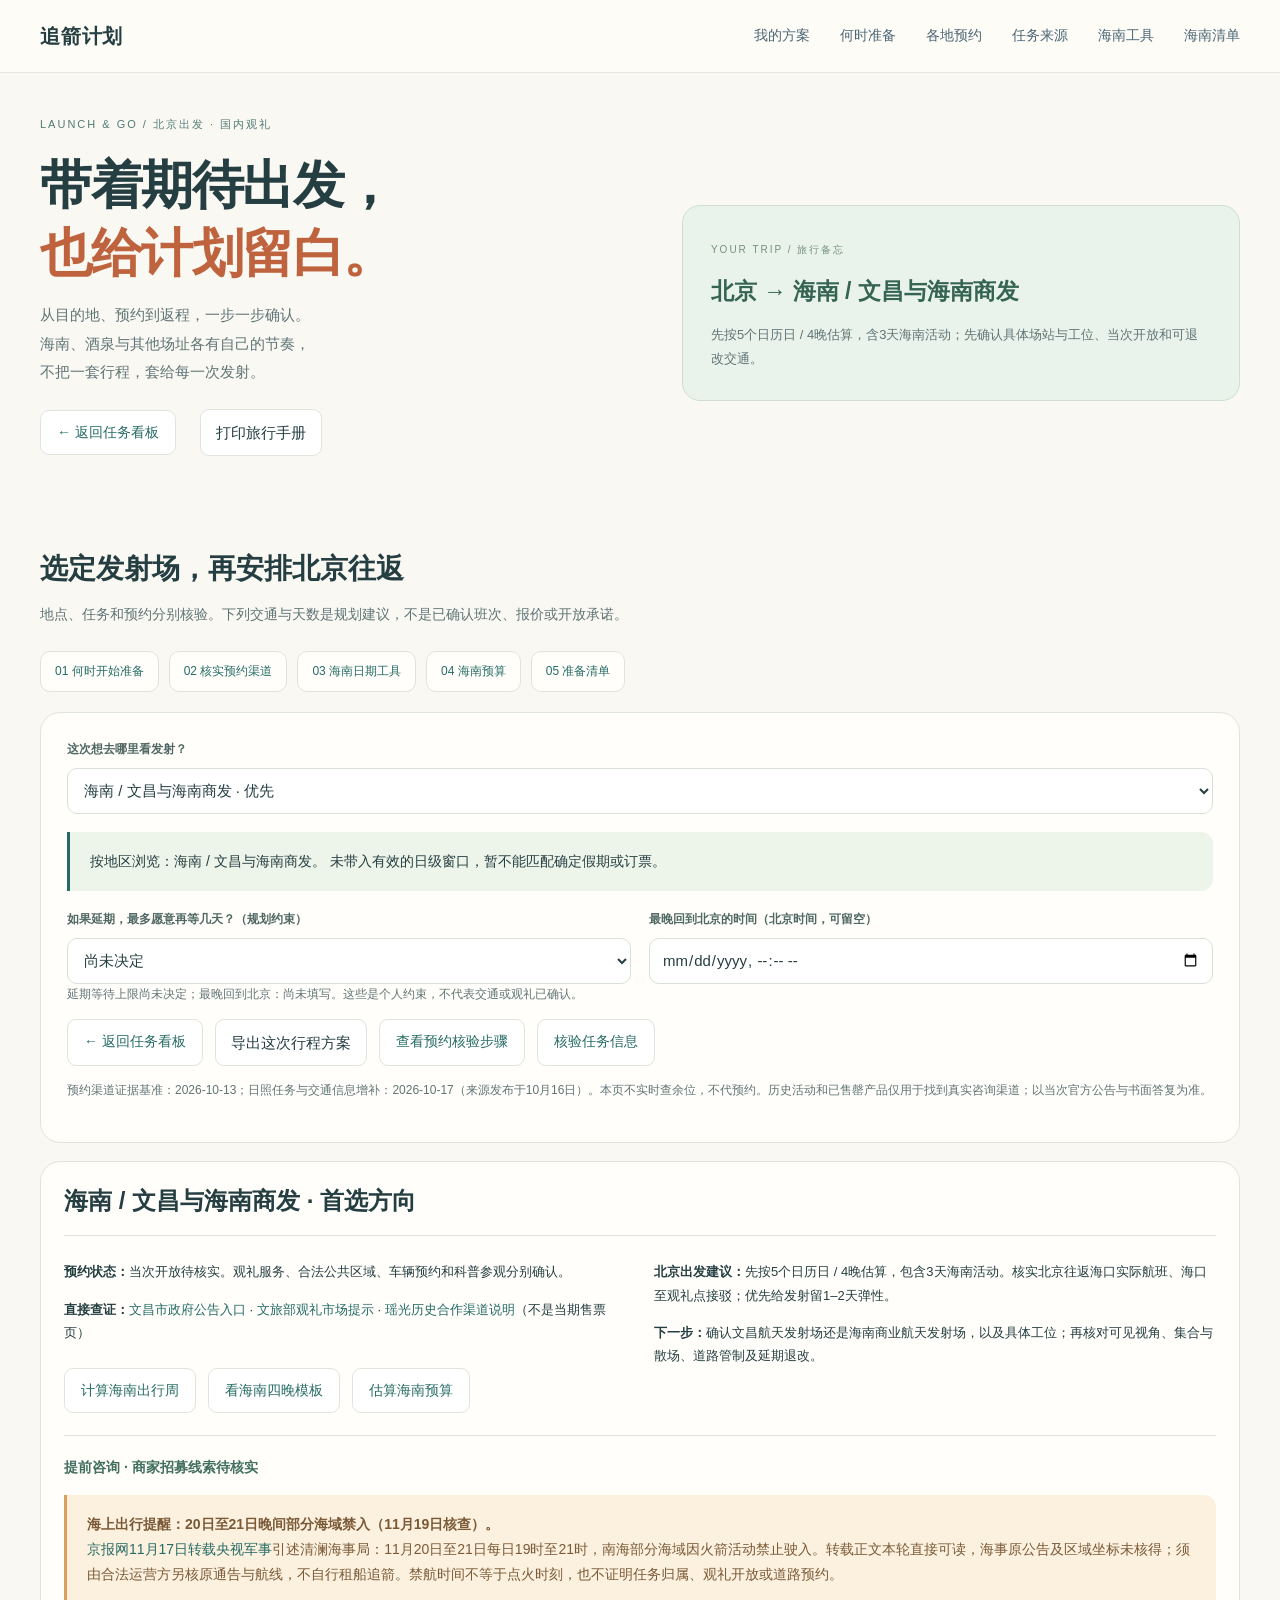
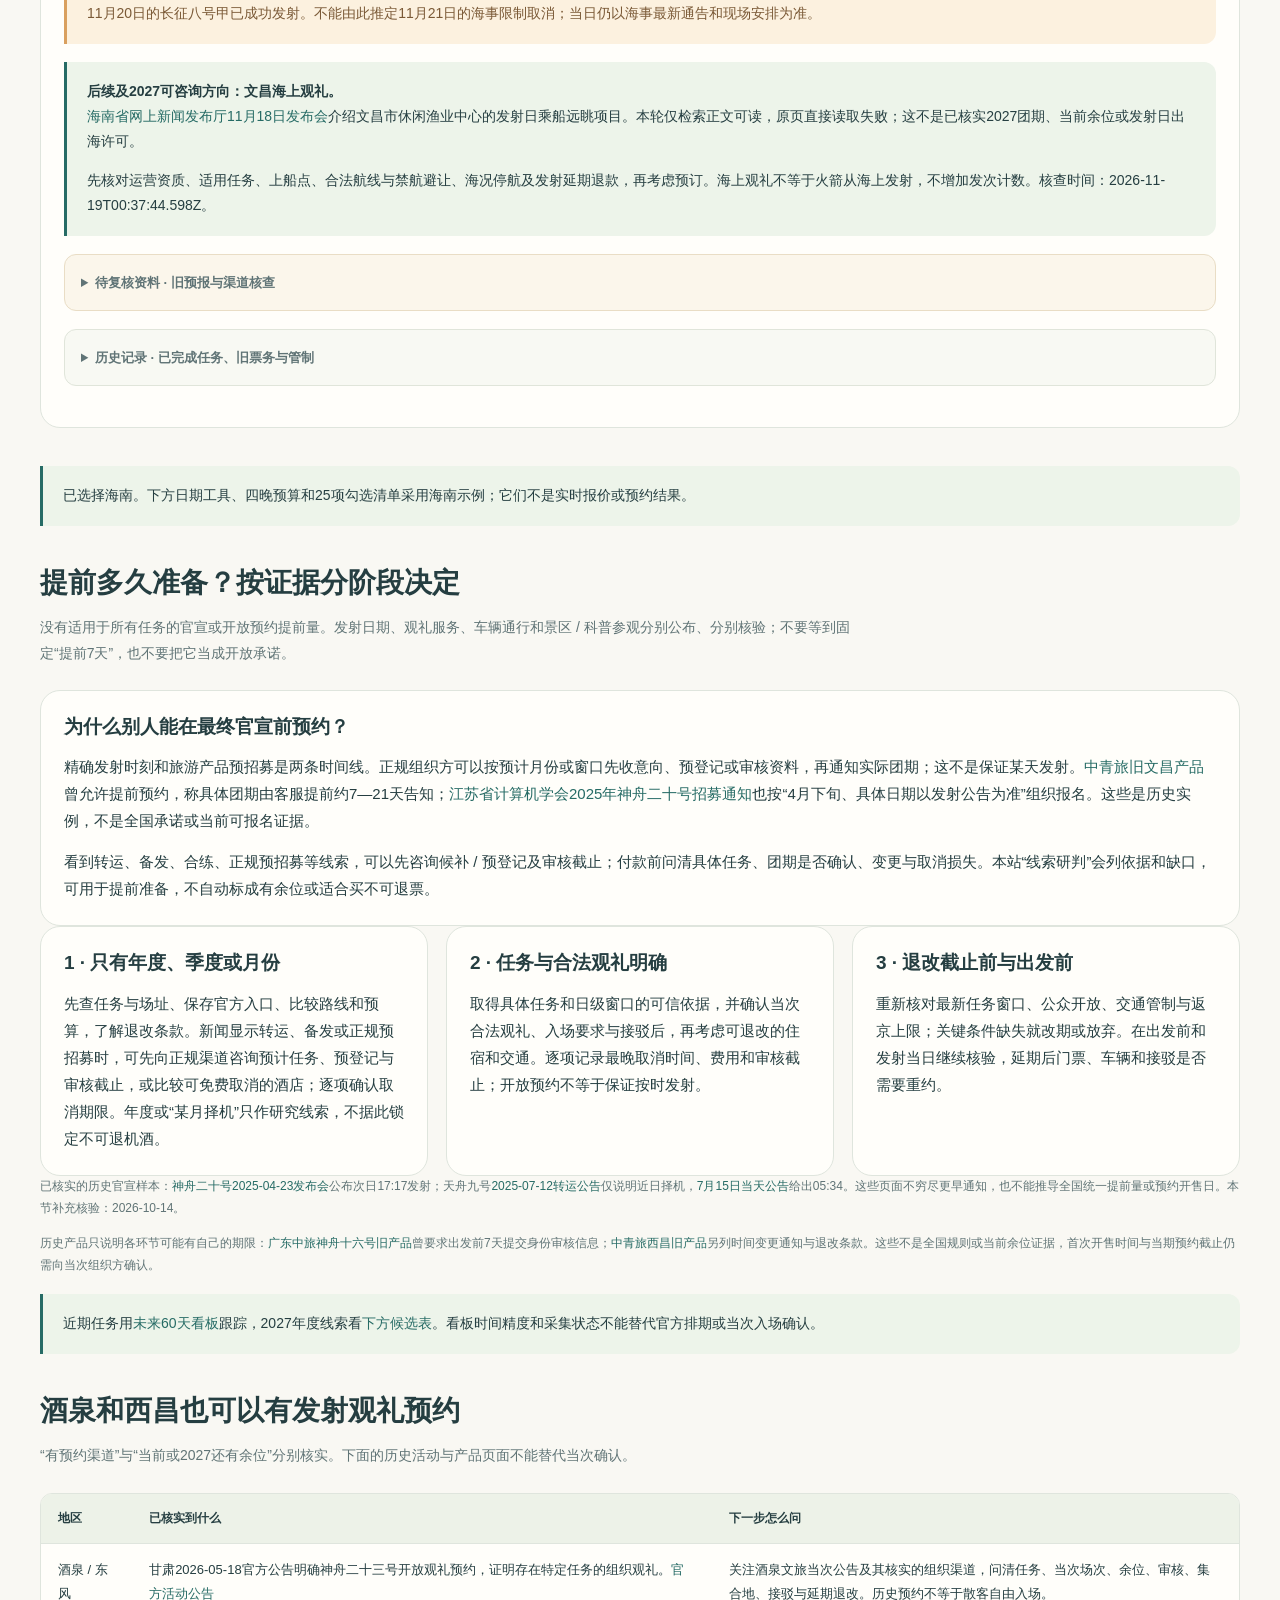
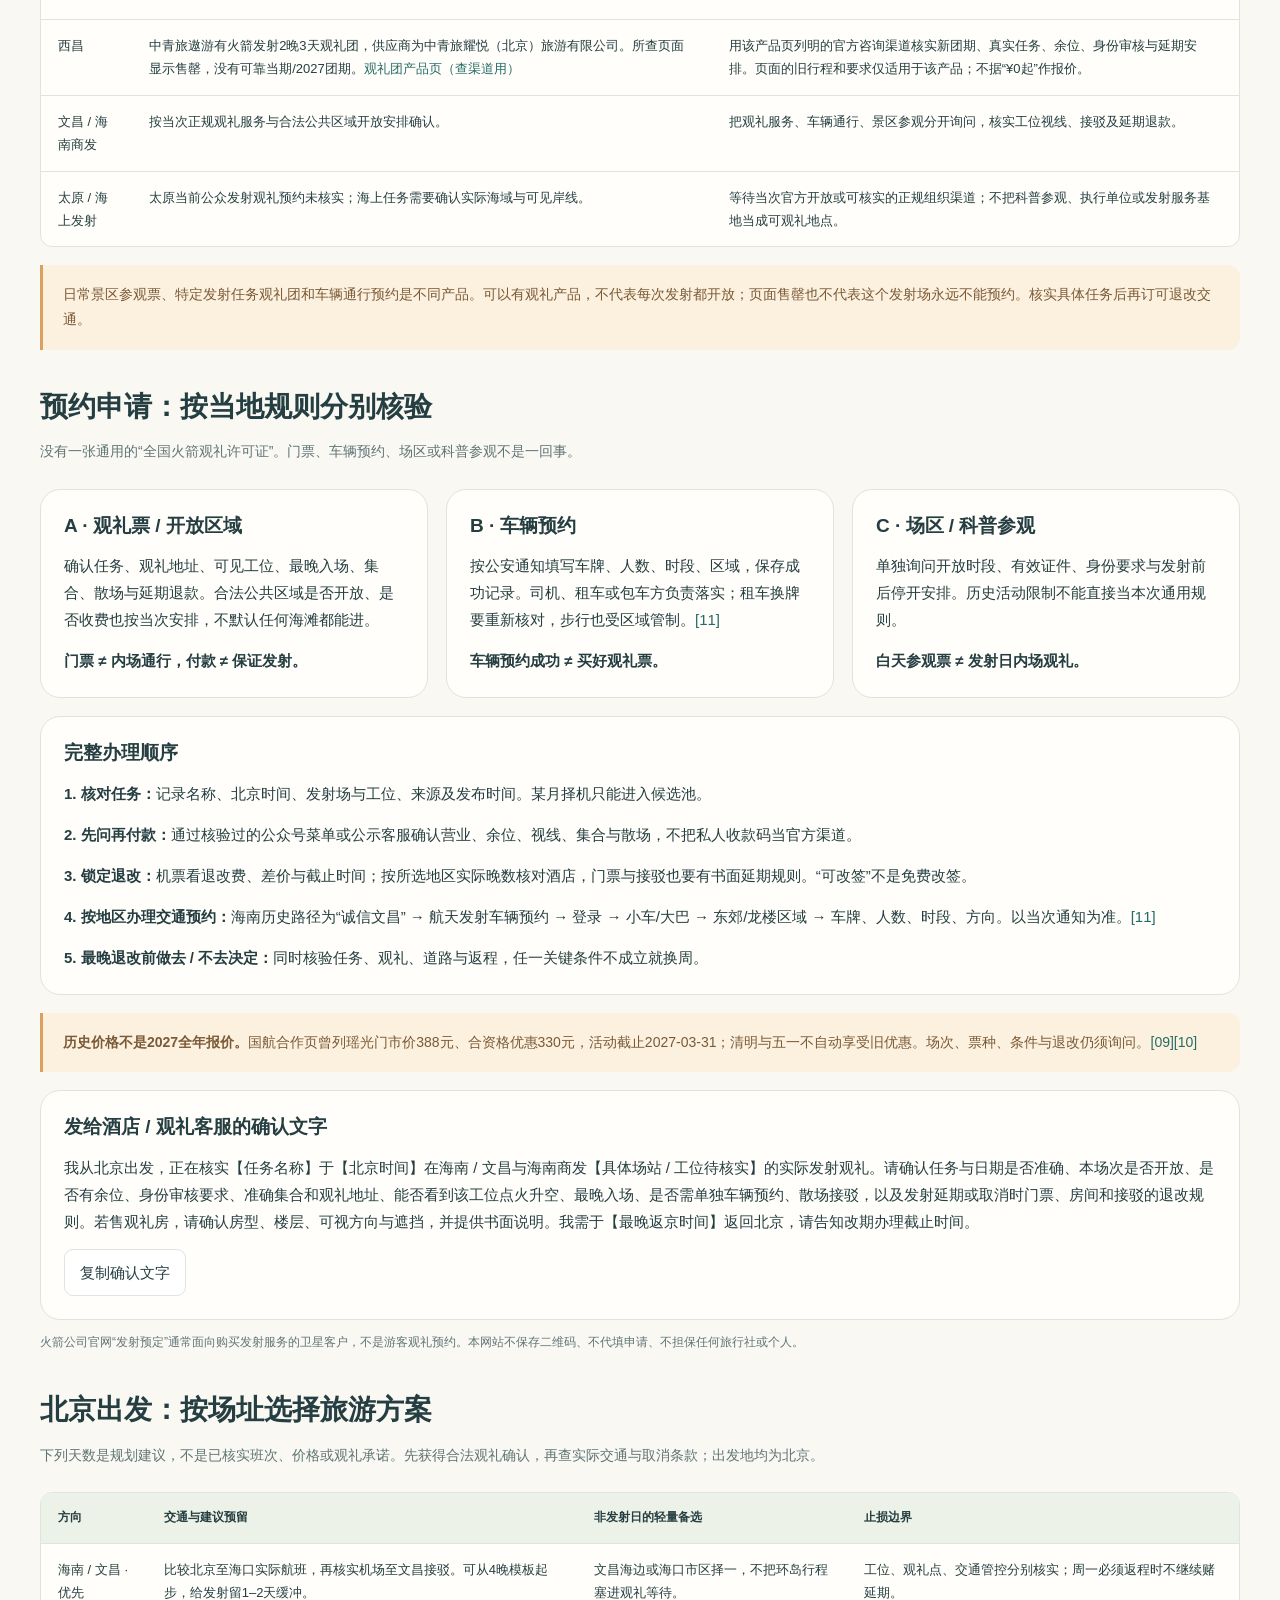
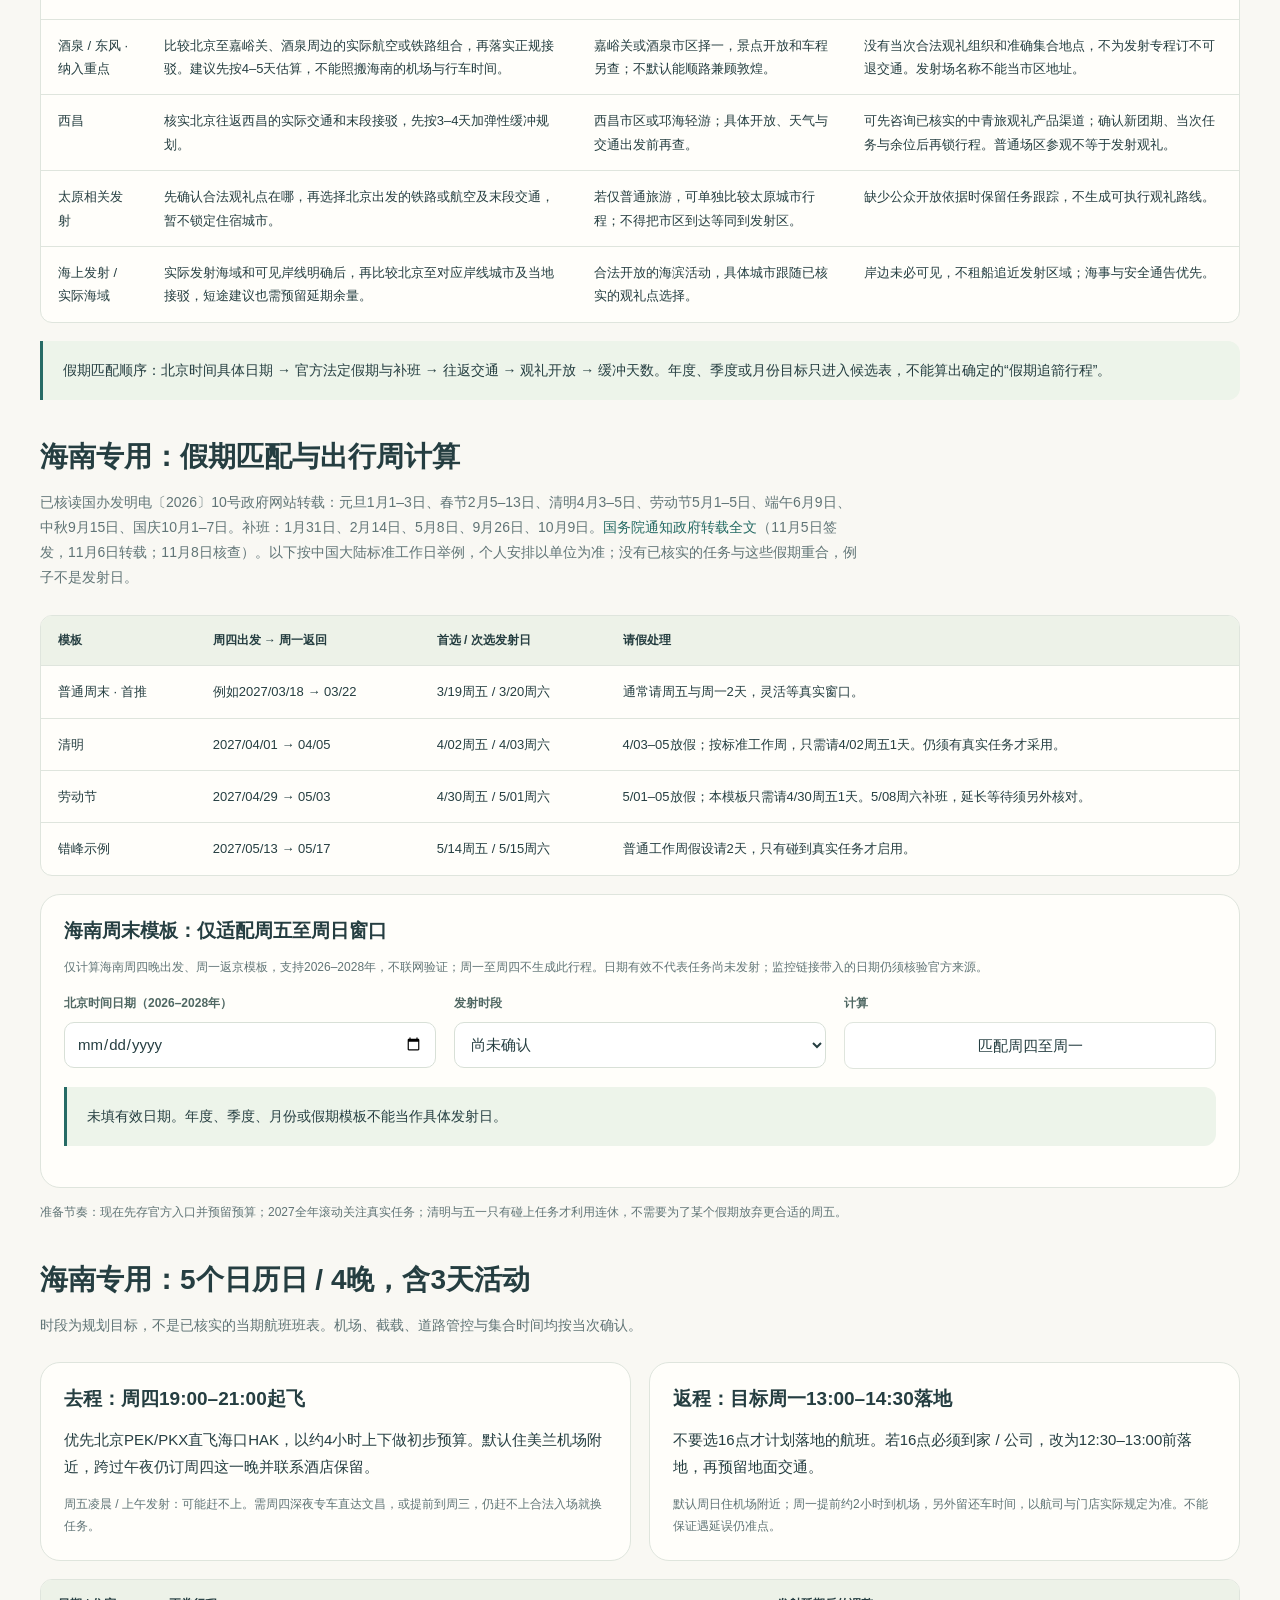
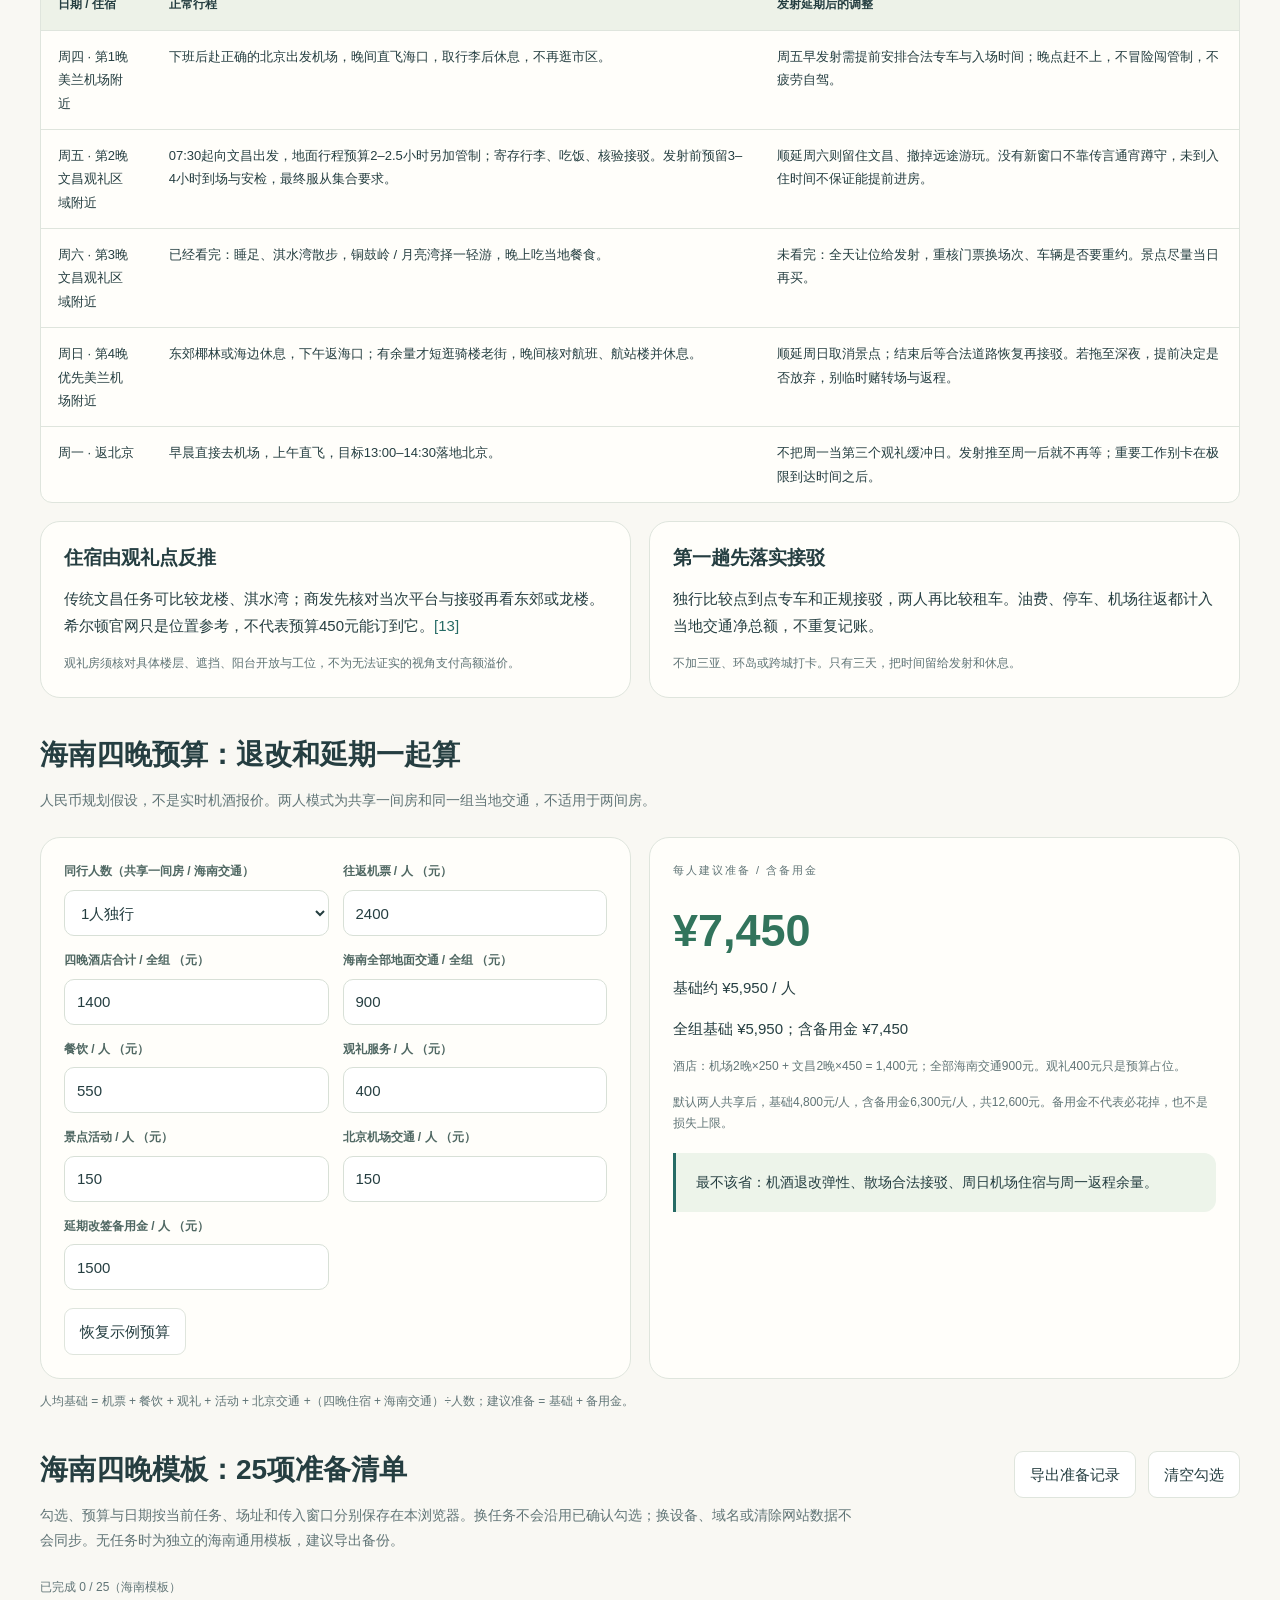
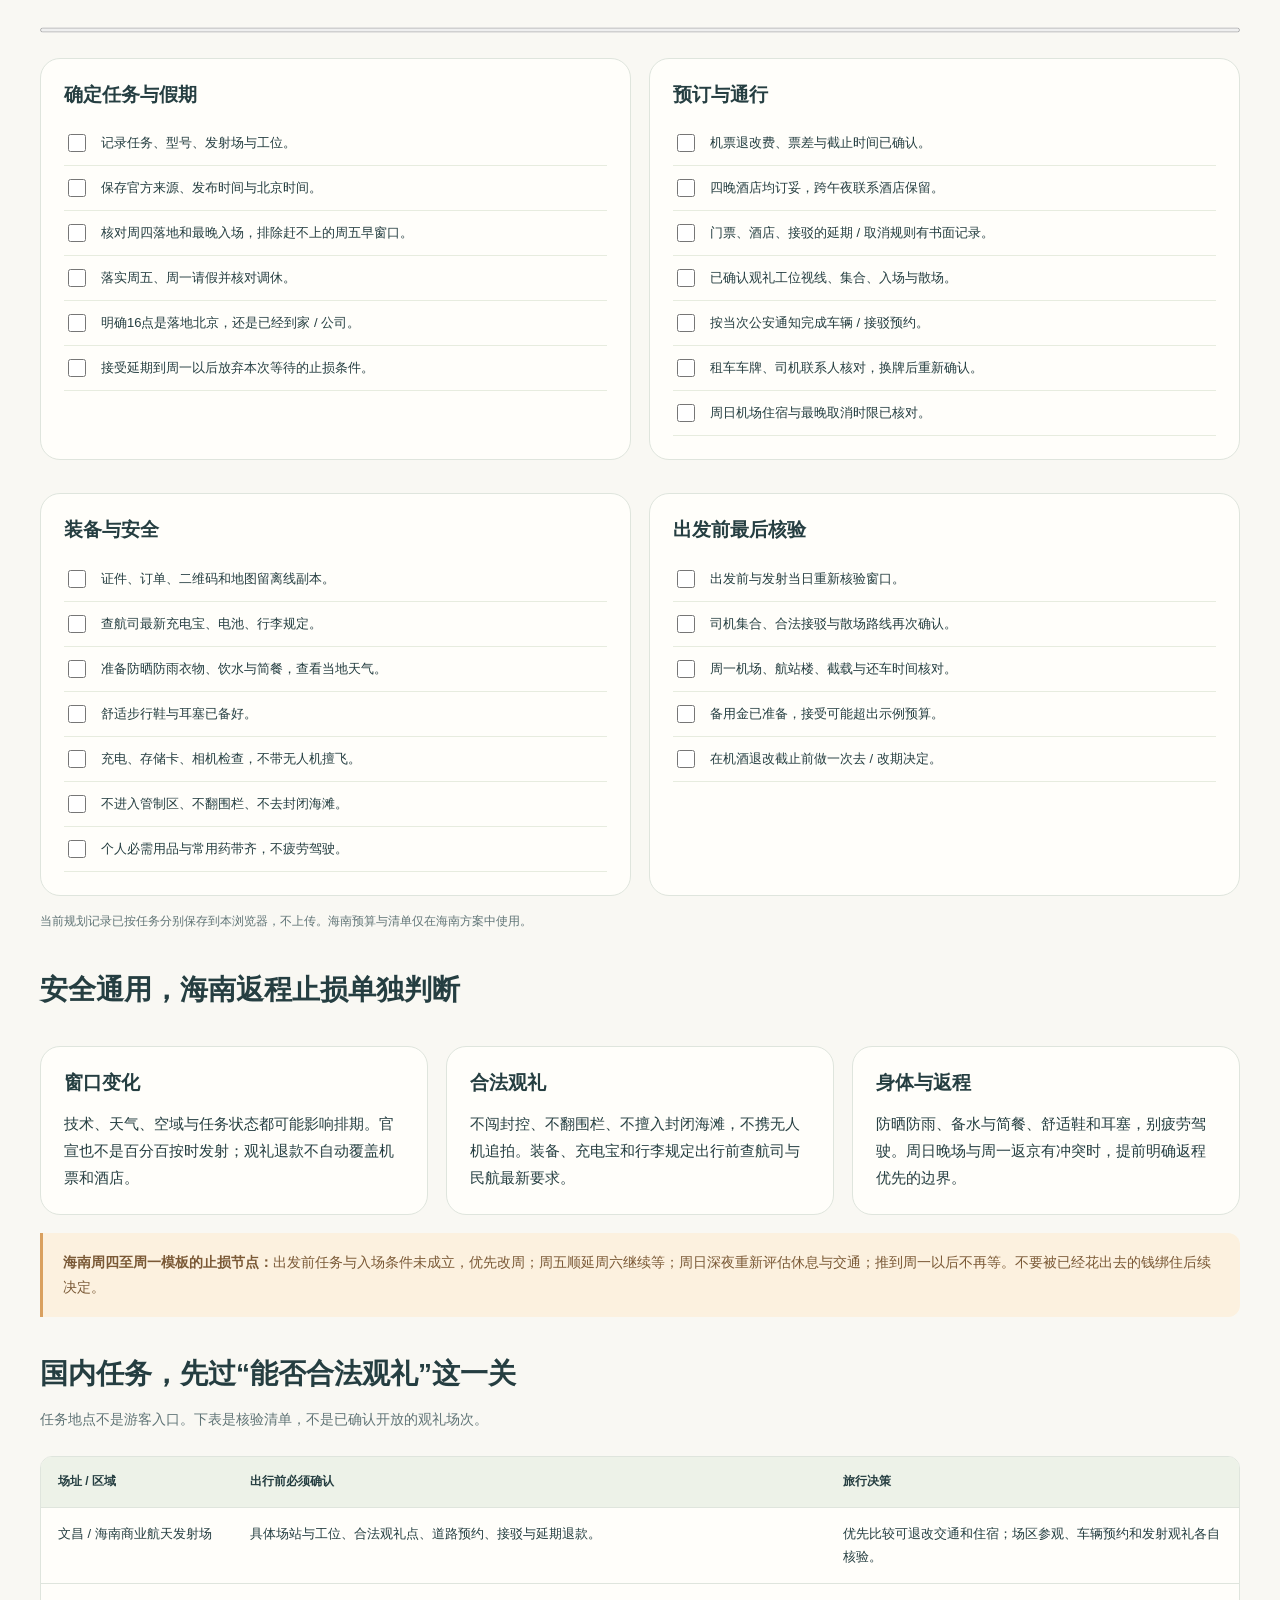
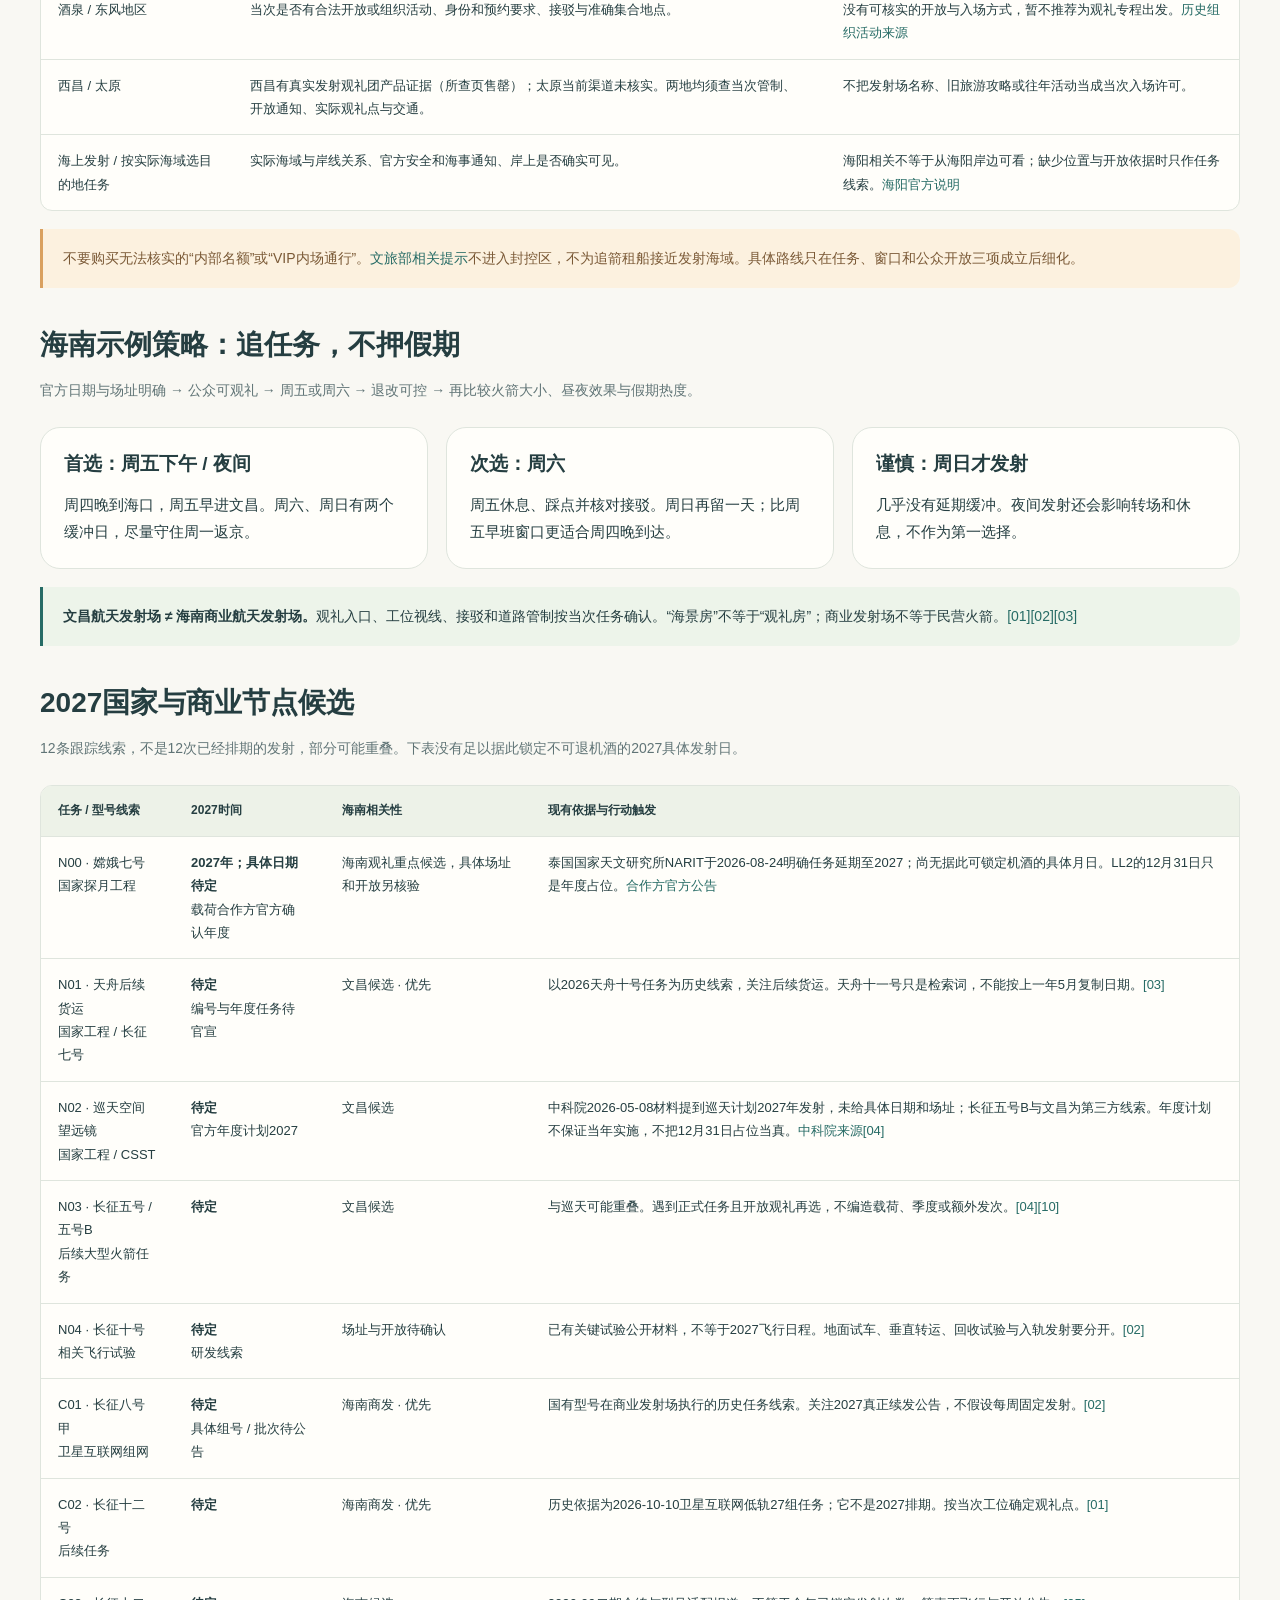
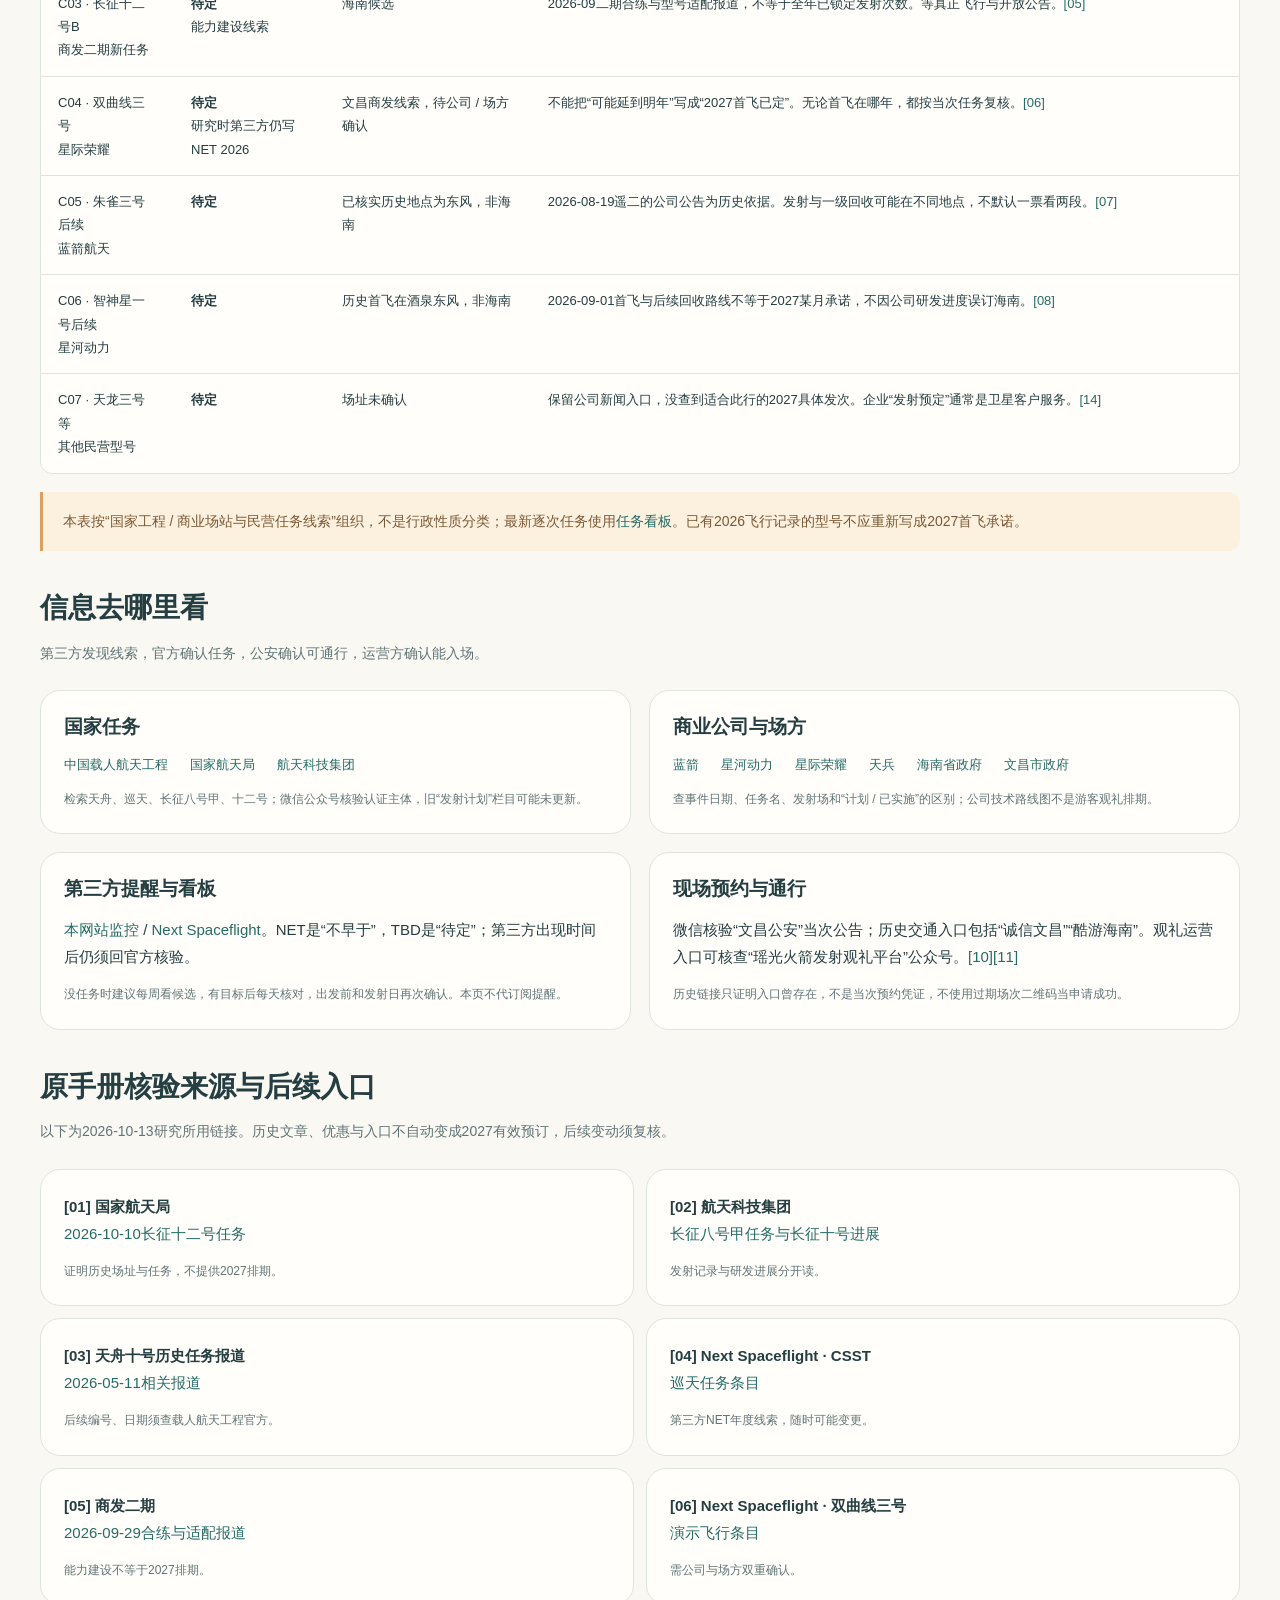
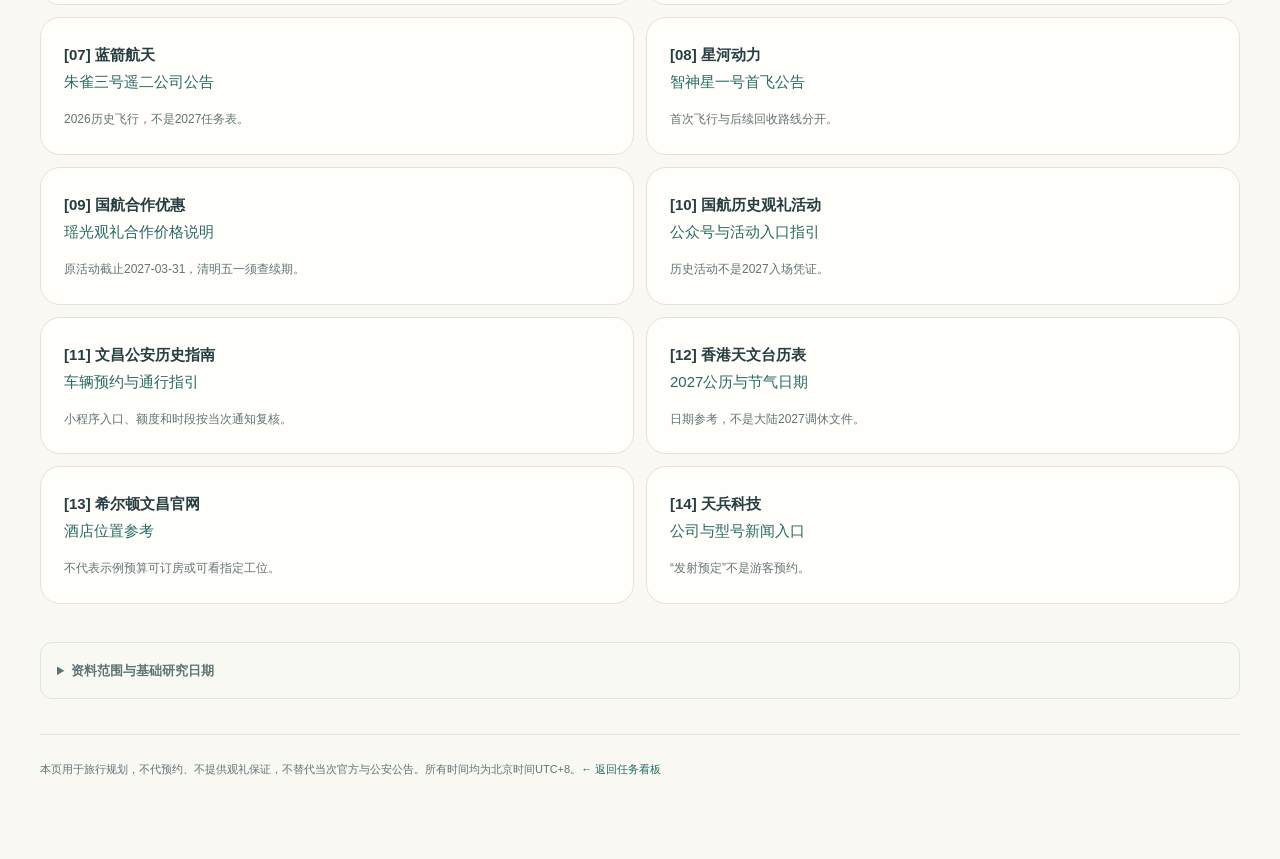
==== guide.html @ d507ab57 "Archive confirmed November 20 Wenchang launch" ====
<!doctype html><html lang="zh-CN"><head><meta charset="utf-8"><meta name="viewport" content="width=device-width,initial-scale=1"><title>国内追箭手册 | 北京出发 · 近期与2027规划</title><meta name="theme-color" content="#f9f8f3"><meta name="description" content="国内火箭观礼旅行：近期任务与2027候选、分阶段准备、预约核验、四晚行程、预算与25项准备清单。"><link rel="stylesheet" href="./assets/site.css"><script src="./assets/guide.js" defer></script></head><body>
<a class="skip-link" href="#trip-planner">跳到旅行规划</a><nav class="topnav"><div class="wrap"><a class="brand" data-return-link href="./">追箭计划</a><a href="#trip-planner">我的方案</a><a href="#booking-timing">何时准备</a><a href="#booking-routes">各地预约</a><a href="#missions">任务来源</a><a href="#calendar">海南工具</a><a href="#checklist">海南清单</a></div></nav><header class="hero"><div class="wrap"><div class="eyebrow">LAUNCH & GO / 北京出发 · 国内观礼</div><div class="hero-grid"><div><h1>带着期待出发，<br><em>也给计划留白。</em></h1><p>从目的地、预约到返程，一步一步确认。<br>海南、酒泉与其他场址各有自己的节奏，<br>不把一套行程，套给每一次发射。</p><div class="actions"><a class="button-link" data-return-link href="./">← 返回任务看板</a><button type="button" id="print-guide">打印旅行手册</button></div></div><aside class="route"><strong id="trip-hero-title">北京出发 · 先选场址</strong><p id="trip-hero-summary">海南、酒泉、西昌分别规划。<br>先核验当次任务与合法观礼，再订可退改交通。<br>已知预约渠道不代表当次已有余位。</p></aside></div></div></header>

<main class="wrap content">
<section class="section" id="trip-planner" aria-labelledby="trip-planner-heading">
<div class="section-heading"><div><h2 id="trip-planner-heading">选定发射场，再安排北京往返</h2><p>地点、任务和预约分别核验。下列交通与天数是规划建议，不是已确认班次、报价或开放承诺。</p></div></div>
<div class="guide-quicklinks" aria-label="旅行工具"><a href="#booking-timing">01 何时开始准备</a><a href="#booking-routes">02 核实预约渠道</a><a href="#calendar">03 海南日期工具</a><a href="#budget">04 海南预算</a><a href="#checklist">05 准备清单</a></div><div class="panel">
<div class="field"><label for="trip-site">这次想去哪里看发射？</label><select id="trip-site"><option value="hainan">海南 / 文昌与海南商发 · 优先</option><option value="jiuquan">酒泉 / 东风</option><option value="xichang">西昌</option><option value="taiyuan">太原相关发射</option><option value="sea">海上发射 / 按实际海域选目的地</option><option value="unknown">场址尚未确认</option></select></div>
<p id="trip-context" class="note" role="status">按地区浏览。若从首页任务进入，这里会保留任务名称；名称和传入日期本身不构成官方排期。</p>
<div class="grid2" style="margin-top:14px"><div class="field"><label for="trip-buffer">如果延期，最多愿意再等几天？（规划约束）</label><select id="trip-buffer"><option value="unknown">尚未决定</option><option value="0">0天，不延长等待</option><option value="1">最多1天</option><option value="2">最多2天</option><option value="3">最多3天</option></select></div><div class="field"><label for="trip-returnby">最晚回到北京的时间（北京时间，可留空）</label><input id="trip-returnby" type="datetime-local"></div></div><p id="trip-constraints" class="small" role="status">设置个人止损边界；不会据此生成未经核实的航班或预约。</p><p id="trip-selection-note" class="small" role="status"></p><p id="trip-export-status" class="small" role="status"></p>
<div class="actions"><a class="button-link" data-return-link href="./">← 返回任务看板</a><button type="button" id="export-trip">导出这次行程方案</button><a class="button-link" href="#booking">查看预约核验步骤</a><a class="button-link" href="#channels">核验任务信息</a></div>
<p class="source-note" style="margin-top:14px">预约渠道证据基准：2026-10-13；日照任务与交通信息增补：2026-10-17（来源发布于10月16日）。本页不实时查余位，不代预约。历史活动和已售罄产品仅用于找到真实咨询渠道；以当次官方公告与书面答复为准。</p>
<noscript><p class="note warn">未启用JavaScript：下方完整展示各地区方案。请选择对应地区阅读，预算与日期工具需启用JavaScript。</p></noscript>
</div>
<div id="trip-options" style="margin-top:18px">
<article class="panel section" id="site-hainan" data-trip-site="hainan" aria-labelledby="site-hainan-title">
<h3 id="site-hainan-title">海南 / 文昌与海南商发 · 首选方向</h3>

<div class="grid2"><div><p><b>预约状态：</b>当次开放待核实。观礼服务、合法公共区域、车辆预约和科普参观分别确认。</p><p><b>直接查证：</b><a href="https://wenchang.hainan.gov.cn/" target="_blank" rel="noopener noreferrer">文昌市政府公告入口</a> · <a href="https://www.mct.gov.cn/whzx/qgwhxxlb/hn_7734/202408/t20240826_954860.htm" target="_blank" rel="noopener noreferrer">文旅部观礼市场提示</a> · <a href="https://webresource.airchina.com.cn/zh-CN/content/c/2026-05-20/29273.shtml" target="_blank" rel="noopener noreferrer">瑶光历史合作渠道说明</a>（不是当期售票页）</p></div><div><p><b>北京出发建议：</b>先按5个日历日 / 4晚估算，包含3天海南活动。核实北京往返海口实际航班、海口至观礼点接驳；优先给发射留1–2天弹性。</p><p><b>下一步：</b>确认文昌航天发射场还是海南商业航天发射场，以及具体工位；再核对可见视角、集合与散场、道路管制及延期退改。</p></div></div>
<div class="actions"><a class="button-link" href="#calendar">计算海南出行周</a><a class="button-link" href="#itinerary">看海南四晚模板</a><a class="button-link" href="#budget">估算海南预算</a></div>
<div class="current-leads"><h4>提前咨询 · 商家招募线索待核实</h4><div class="note warn" id="hainan-nov20-maritime"><b>海上出行提醒：20日至21日晚间部分海域禁入（11月19日核查）。</b><p><a href="https://xinwen.bjd.com.cn/content/s6afbb3c6e4b0e42f8f0302a5.html" target="_blank" rel="noopener noreferrer">京报网11月17日转载央视军事</a>引述清澜海事局：11月20日至21日每日19时至21时，南海部分海域因火箭活动禁止驶入。转载正文本轮直接可读，海事原公告及区域坐标未核得；须由合法运营方另核原通告与航线，不自行租船追箭。禁航时间不等于点火时刻，也不证明任务归属、观礼开放或道路预约。</p><p>11月20日的长征八号甲已成功发射。不能由此推定11月21日的海事限制取消；当日仍以海事最新通告和现场安排为准。</p></div><div class="note" id="hainan-sea-viewing-lead"><b>后续及2027可咨询方向：文昌海上观礼。</b><p><a href="https://hnxwfbt.hinews.cn/xinwen/show-3425.html" target="_blank" rel="noopener noreferrer">海南省网上新闻发布厅11月18日发布会</a>介绍文昌市休闲渔业中心的发射日乘船远眺项目。本轮仅检索正文可读，原页直接读取失败；这不是已核实2027团期、当前余位或发射日出海许可。</p><p>先核对运营资质、适用任务、上船点、合法航线与禁航避让、海况停航及发射延期退款，再考虑预订。海上观礼不等于火箭从海上发射，不增加发次计数。核查时间：2026-11-19T00:37:44.598Z。</p></div></div>
<details class="archive archive-caution"><summary>待复核资料 · 旧预报与渠道核查</summary><p class="archive-intro">以下保留原核查日期和限制，不是本轮新核验，不据此锁定不可退行程。最新任务请先看<a href="./?horizon=60#launch-monitor">近期发射列表</a>。</p><div class="note warn" id="hainan-nov20-lead"><b>第三方预报背景（原核查2026-10-31，复核已过期）：</b><p><a href="https://ll.thespacedevs.com/2.3.0/launches/a2975167-7c6f-4403-99e1-b40df17c8140/" target="_blank" rel="noopener noreferrer">LL2长征八号甲</a>列有11月20日（周五）晚间、海南商业1号工位；<a href="https://ll.thespacedevs.com/2.3.0/launches/5ce59e3a-c343-430f-ae4e-e608ba536754/" target="_blank" rel="noopener noreferrer">LL2长征十二号</a>新列11月24日（周二）下午、商业2号工位。均为小时级TBC预报，载荷组号待定，依据10月30日22:17 UTC成功快照；原始API未能独立抓取。未核实官方日级窗口或当次观礼开放，不能当作两场必定连续可看。</p><p>原复核期限11月2日08:00北京时间已过，旧筹备建议降级为待核线索，不自动续期。11月5日仅核对仓库11月4日23:39 UTC完整LL2快照仍列这两个目标，直接读取原始API失败，未取得新增官方窗口或当次预约证据。先咨询任务、工位视角、资格审核、准确集合、接驳和延期退款；不能沿用其他任务票务。20日仍只是第三方周五目标，24日为周二且晚于原周一返京上限，不能据此安排连续两场或默认延长行程。</p><p>11月21日复核：20日一场已完成，见历史记录。<a href="https://github.com/StupidYang/Rocket-Launch-Tourism-Planning/commit/0eefad68ed6e33ecc21c72440ecb654aed6ce7b7" target="_blank" rel="noopener noreferrer">11月20日LL2快照更新</a>将长征十二号的小时级目标从11月24日移至12月10日（周四）下午，正式日期及当次观礼未核实。不再把24日作为当前目标，也不要按10日买不可退票。</p></div></details><details class="archive history-archive"><summary>历史记录 · 已完成任务、旧票务与管制</summary><p class="archive-intro">只作来源留存，不能用于后续场次。展开查看当时公告、核查结果及适用范围。</p><div class="note" id="hainan-nov20-outcome"><b>已完成：长征八号甲 · 卫星互联网低轨30组。</b><p><a href="https://www3.xinhuanet.com/20261120/da600aa6b4e94c90a93b2dd59f9081f3/c.html" target="_blank" rel="noopener noreferrer">新华社11月20日报道及现场照片</a>确认，北京时间19:59在海南商业航天发射场成功发射，卫星顺利入轨。下面的11月20日车辆预约、道路管制、接驳、临时禁飞和观礼商品均为历史资料，不能用于后续任务。不能由发射完成推定其他管制解除。核查时间：2026-11-21T00:22:32.264Z。</p></div><div class="note warn" id="hainan-nov20-traffic"><b>仅适用2026年11月20日：车辆预约与交通管制（11月19日补核）。</b><p>北京时间14:00–22:00管制G360文临线6.2公里至清澜大桥红绿灯路口段、X183乌东线、东郊环岛旅游公路及转运路一期等。14:00–20:10，汽车经建华山圩椰林壹号路口向北往椰林壹号观景台，或经龙楼法庭路口进入龙楼圩，须预约；指定路段禁止路边停车。18:00–20:10部分路段另需专门通行证，19:30–20:10部分路段禁止所有车辆和行人通行，预约不豁免这些限制，详见<a href="https://www.hndnews.com/p/764938.html" target="_blank" rel="noopener noreferrer">文昌公安11月18日通告转载</a>。</p><p>按<a href="https://feng.ifeng.com/c/8yAG2LfVLAu" target="_blank" rel="noopener noreferrer">文昌发布完整转载</a>：微信“酷游海南”→服务→航天发射车辆预约，或“诚信文昌”→航天发射车辆预约，选车型、管控区域和时段；成功记录供现场核查。旅游大巴另走专用预约，须18:00前进入龙楼，且不得进入东郊环岛旅游公路。公告限量不等于当前余量，本轮未登录小程序核库存。</p><p>文昌动车站两条航天专线分别往椰林1号观景台、瑶光火箭发射观礼平台，公布全程票价9元；返程上车点同下车点，任务结束后10分钟起滚动发班，不承诺具体返程时刻。车辆通行、公交乘车与观礼席位分开确认，未核实门票余位或延期退款；管控时间不确认点火时间。</p><p>两篇转载本轮直接可读，未取得政府网站原页。仅限上述日期及公告范围，20日22:00后只作历史参考，不据截止时间推定已解封；如调整以公安和交通现场通知为准，后续任务必须另查新公告。核查：2026-11-19T07:54:28.033Z。</p></div><div class="note warn" id="hainan-nov20-no-fly"><b>文昌临时禁飞提醒（11月18日核查）。</b><p>据<a href="https://www.hndnews.com/p/764682.html" target="_blank" rel="noopener noreferrer">文昌政府通告转载的检索正文</a>，北京时间11月17日18:00至11月20日24:00，龙楼、东郊、文教全域禁止无人机、风筝、孔明灯等低慢小航空器和空飘物活动；市内其他区域禁止施放可能影响飞行安全的空飘物。去现场不要自行航拍或放飞。</p><p>政府原文与转载原页本轮未能直接取得；禁飞不确认20日发射，也不等于车辆预约或观礼开放。11月19日已补核20日车辆预约指南（见本节交通通告），不能沿用9日通告。核查时间：2026-11-18T00:54:27.041Z。</p></div><div class="note warn" id="hainan-nov20-booking"><b>11月20日海南观礼商品线索（2026-11-12核查，非官方窗口）。</b><p><a href="https://piao.qunar.com/daytrip/detail_3992462.html?productId=4052681949&amp;st=[base64]%3D%3D" target="_blank" rel="noopener noreferrer">去哪儿瑶光商品带参数版本</a>标题和正文写11月20日晚间约20时择机、长征八号、海南商业航天发射场，琼海出发、转APP下单。仅可据此提前咨询：未核实供应商履约身份、实时余位或官方发射窗口，不能把商家时刻当点火确认，也不能自动等同LL2长征八号甲的同一任务。</p><details><summary>资格、退改与仍须确认的事项</summary><p>页面列成人14–80岁、儿童5–13岁，携下单证件集合；使用日前一天19:00预订截止，不等于身份审核截止。含车辆、瑶光首道票和司机，不含上门接送及午餐；准确集合时间、地点、当次观礼位置与审核条件待书面确认。</p><p>通用退改：使用日前一天12:00前申请免手续费，其后至23:59扣50%，再后不可退。发射延期专项退款未明，不能理解为延期免费退。若最终使用日确为20日，通用免手续费节点在19日中午，早于预订截止；付款前以当次订单及书面条款重新核对。</p><p>页面发布时间未知；核查时间2026-11-12T00:47:43.970Z。裸链接仍显示11月9日旧版，存在版本冲突，不据任一缓存确认库存。11月14日08:00北京时间前复核，逾期未获新证据只作待核背景。先问任务、席位、审核、集合与延期退款，再考虑有明确取消截止的住宿；机票待窗口与席位核实后权衡退改损失。20日是周五只是商家目标，能否衔接周末仍待确认。</p><p>11月17日复核：带参数页面仍可读，但抓取版本标为4天前；裸链接本轮无可读正文。没有核实最新库存、适用场次或当次订单条款，旧复核期限不延长，以上继续作为待核咨询背景。</p></details></div><div class="note warn" id="hainan-nov9-traffic"><b>本场交通通告历史记录（原核查2026-11-08；2026-11-09归档）：</b><p>通告记载的06:30结束点已过，仅保留历史依据，不确认现场已恢复通行；以公安现场安排为准。后续任务须查新公告，旧预约不通用。</p><p>11月9日00:00–06:30北京时间，G360文临线6.2公里至清澜大桥红绿灯路口段、X183乌东线、东郊环岛旅游公路及转运路一期实施交通管制。00:00–04:30，未经预约汽车不能经建华山圩椰林1号路口向北往观景台方向，或经龙楼法庭路口进入龙楼圩。禁止路边停车；旅游大巴禁止进入东郊环岛旅游公路，危险品及核载5吨以上货车等按通告限制。以公安现场调整为准。</p><p>依据海南日报客户端报道的检索正文（11月6日22:41椰网转载；公安通告发布于11月6日），转载原页直接打开失败。报道提供扫码预约指引，但本轮未验证二维码入口、实时名额或截止时间。车辆预约不是观礼票，也不能据道路管控推算点火时刻。 <a href="https://www.hndnews.com/p/763869.html" target="_blank" rel="noopener noreferrer">海南日报客户端报道（椰网转载）</a>。本场旧路线、车辆预约及观礼票不能用于后续任务；重新确认新场次入口、预约与接驳。</p></div>
<div class="note warn" id="hainan-nov6-airspace"><p><b>本场空域通告历史记录（原核查2026-11-07；2026-11-09归档）：</b>通告记载的11月9日07:00结束点已过；不据此确认现场解封或获得飞行许可，也不适用于后续任务。文昌11月5日通告将原11月6日08:00到期的禁飞时段延长至11月9日07:00（北京时间），10月30日通告其他事项不变。该历史通告将龙楼、东郊、文教三镇全域列为核心禁飞区，其他区域禁止可能影响飞行安全的空飘物；不要为拍摄自行放飞。此为空域限制，不证明点火窗口、观礼席位或车辆通行预约，也不能凭截止时间默认获得飞行许可。</p><p><a href="https://www.hndnews.com/p/763778.html" target="_blank" rel="noopener noreferrer">椰网转载文昌市政府延期通告</a>：依据椰网（国际旅游岛商报网）可检索的政府通告转载正文，署名文昌市人民政府、落款11月5日，转载标注来源文昌市人民政府网及11月6日09:10；直接打开转载页失败，尚未独立核读政府原页。<a href="https://www.thepaper.cn/newsDetail_forward_34370965" target="_blank" rel="noopener noreferrer">10月30日原通告报道</a>所列时段为11月3日07:00至6日08:00，现按延期通知记录，不能沿用旧截止时间判断限制已经解除。后续出行重新核对是否有调整或新通告，禁飞、道路通行与观礼预约分别确认。</p></div>
<div class="note" id="hainan-nov6-date-conflict"><b>已完成：长征十二号 · 卫星互联网低轨29组（2026-11-09核查）。</b><p><a href="https://www3.xinhuanet.com/20261109/c59381337ab24106a800be4d3baac43f/c.html" target="_blank" rel="noopener noreferrer">新华社11月9日报道</a>确认，北京时间11月9日04:24在海南商业航天发射场成功发射。<a href="https://ll.thespacedevs.com/2.3.0/launches/a2423132-f965-423f-8b03-6891b775dc54/?format=api" target="_blank" rel="noopener noreferrer">LL2同一稳定任务ID</a>已更新为该载荷、成功状态及实际时刻，旧11月6日和9日预测不再作为待发观礼线索。</p><p>新华社与<a href="https://finance.people.com.cn/n1/2026/1109/c1004-40830129.html" target="_blank" rel="noopener noreferrer">人民网转载</a>的检索正文可读，原页直接读取不可用；两者为同一稿源，不算独立多源确认。LL2原始记录直接可读。本场票务、交通和空域资料仅保留历史，不适用于后续任务。<a href="./?horizon=60">返回未来60天任务</a>，不要沿用本场票或时间规划下一场。</p></div>
<div class="note" id="hainan-nov6-lead"><b>本场票务已转历史，不再作为可报名场次（2026-11-09归档）：</b><p>11月8日核读的<a href="https://piao.qunar.com/daytrip/detail_3992462.html" target="_blank" rel="noopener noreferrer">去哪儿瑶光商品</a>写11月9日、琼海出发及早晨约06点，实际官方结果为04:24。旧时刻不可继续用于集合或行程；当时实时余位和发射延期专项退款未确认。</p><p>原页面通用条款为使用日前一天19:00截止预订、前一天12:00前取消免手续费，之后至23:59收50%，再后不可退；对应本场的11月8日期限均已过。这里只保存历史核读内容，不判断具体订单权益；实际退改以订单与组织方书面答复为准。后续场次需重新确认日期、观礼地点、接驳、余位和退款，不能沿用本场条款。</p></div>
<div class="note" id="hainan-oct25-update"><p><b>已完成历史任务：10月25日长征八号甲 · 卫星互联网低轨28组。</b><a href="https://www.news.cn/politics/20261025/3573644b269e466f83510360cb84eff4/c.html" target="_blank" rel="noopener noreferrer">新华社10月25日原始报道</a>确认，北京时间2026年10月25日10:03在海南商业航天发射场发射成功，卫星进入预定轨道。</p><p>原22日及25日上午的第三方预报已由实际结果替代，不再用于待发观礼或周末出行安排。旧场次门票、商品及交通通告不适用于下一次任务；后续海南窗口仍须逐次确认。核查：2026-10-26，本任务不计未来60天。</p></div>
<div class="note" id="early-viewing-leads"><b>历史招募案例：提前咨询不必等交通公告。</b>10月25日任务已完成，下列旧商品不代表后续场次可订。有可信任务或正规观礼招募线索即可咨询，不把“席位尚未核实”写成没有机会。10月24–25日<a href="https://touch.piao.qunar.com/touch/detail_4196957614.html" target="_blank" rel="noopener noreferrer">去哪儿聚合页</a>出现25日观礼产品，<a href="https://you.ctrip.com/sight/wenchang1007/151695215.html" target="_blank" rel="noopener noreferrer">携程观礼中心页面</a>列25日恢复营业；不是已核实实时席位，首次开售日期未知。“条件退”不等于免费退，先核票种、当日有效性、审核截止和发射延期退款。商品发射时刻不可当官宣。</div>
<div class="note warn" id="hainan-oct25-traffic"><p><b>历史交通通告（10月25日任务已完成）：</b>25日06:00–13:00管制，06:00–10:10部分东郊、龙楼入口限制未预约汽车。当时自驾要求见<a href="https://www.hndnews.com/p/762632.html" target="_blank" rel="noopener noreferrer">文昌公安10月23日通告（海拔新闻转载）</a>；后续任务须查新的预约及管制，不能沿用本次通告。车辆通行不等于观礼席位，管制时间不是点火时间；具体审核截止、名额与收费退改未核实。预留绕行和返程缓冲，以现场最新指挥为准。核查：2026-10-24。</p></div>
<div class="note warn" id="hainan-oct22-airspace"><p><b>历史禁飞通告与复核提醒：</b>据<a href="https://www.hnntv.cn/info/article/574/574403.html" target="_blank" rel="noopener noreferrer">海南网络广播电视台转载的文昌市政府10月16日通告</a>，2026年10月19日07:00至10月22日12:00（北京时间），龙楼、东郊、文教三镇全域为核心禁飞区，禁止放飞无人机、风筝、孔明灯等；市内其他区域也禁止可能影响飞行安全的空飘物。不要为拍摄发射携带设备到现场放飞；出行前复核最新管制。</p><p>这是空域安全管制，不能用该时段推定火箭点火时刻，也不代表已经开放公众观礼或有预约余位。原通告核验：2026-10-20。10月24日检索发现<a href="https://www.dronebao.com/2026/10" target="_blank" rel="noopener noreferrer">延长至25日12时的行业转载线索</a>，但本轮未取得政府原文确认；不能把旧22日截止当作恢复飞行许可，临行须查文昌政府/公安最新通告，不自行放飞。</p></div></details></article>
<article class="panel section" id="site-jiuquan" data-trip-site="jiuquan" aria-labelledby="site-jiuquan-title">
<h3 id="site-jiuquan-title">酒泉 / 东风 · 国家任务重点方向</h3>

<div class="grid2"><div><p><b>预约状态：</b>有特定任务组织观礼的历史实证；当次具体场次、余位与审核要求待核实。</p><p><b>直接查证：</b><a href="https://www.gswbj.gov.cn/a/2026/05/18/28294.html" target="_blank" rel="noopener noreferrer">甘肃官方：2026神舟二十三号观礼活动公告</a>。通过当次文旅公告及其核实的承办渠道咨询，不把旧公告当作当期订票入口。</p><p><a href="https://www.cmse.gov.cn/" target="_blank" rel="noopener noreferrer">中国载人航天工程任务公告</a>用于确认国家载人任务，不提供游客余位。</p></div><div><p><b>北京出发建议：</b>先按4–5天估算。比较北京至嘉峪关、酒泉周边的实际航空或铁路组合，住宿由组织方准确集合地点反推；不得把酒泉市区当发射场地址。</p><p><b>下一步：</b>问清任务名称、当次场次、余位、证件审核截止、集合地点、统一接驳和延期退款，取得答复后再查可退改交通。空余时间只选嘉峪关或酒泉轻游，不默认能兼顾敦煌。</p></div></div>
<p class="note warn">没有当次合法观礼组织和准确集合地点，先跟踪任务，不为发射专程锁定不可退行程。</p>
<div class="current-leads"><h4>近期筹备线索 · 以各条原核查日期为准</h4><p class="source-note">可先咨询，不表示已核实当次余位；任务和交通仍须再次确认。</p>
<div class="note" id="shenzhou24-transfer"><b>官方新进展：11月17日已转运，计划近日择机（11月18日核查）。</b><p><a href="https://www.cmse.gov.cn/xwzx/202611/t20261117_57861.html" target="_blank" rel="noopener noreferrer">载人航天工程官网公告</a>确认神舟二十四号船箭组合体进入发射区，接着进行功能检查和联合测试。11月18日仅官网首页和原文检索正文可读；11月19日已直接核读官方原文及首页，仍为近日择机，未查到具体日期官宣。新华社酒泉报道支持场址，属于同一任务报道，不按多份独立证据计算。</p><p>这是比旧半年目标更强的近期线索，但不确认11月25日。现在可核对正规酒泉观礼渠道的当次席位、资格审核截止、集合接驳及延期退款；未核实前不要买不可退交通。旧商品线索并未因此变成当前可订。原复核期限11月20日08:00北京时间已到；11月20日所查官网最新仍为17日转运，尚无具体日期，本条仅保留进展背景，不续期为当前观礼或日期确认。原核查：2026-11-18T00:54:27.041Z。</p></div><div class="note" id="shenzhou24-november-lead"><b>酒泉提前筹备线索（2026-10-25核查）：</b>LL2于10月24日把神舟二十四号从2026下半年改为11月25日（日级、TBD）；不是官方已定日期，没有可靠点火时刻。可提前咨询酒泉正规观礼渠道的意向登记、资格审核截止和延期退款，尚未核实当次席位。11月25日为周三，若成立不适用海南周四晚出发模板；先比较北京至嘉峪关/酒泉的可退改方案，别购买不可退票。 <a href="https://ll.thespacedevs.com/2.3.0/launches/c9605b67-8a53-4239-a8ae-577fe3b79799/" target="_blank" rel="noopener noreferrer">LL2原始记录</a><p>11月9日补核：<a href="https://www.cmse.gov.cn/xwzx/202611/t20261106_57849.html" target="_blank" rel="noopener noreferrer">中国载人航天工程11月7日公布任务标识</a>，确认神舟二十四号属于2026年度任务，但未公布发射日期或公众观礼安排。此公告不确认11月25日目标，旧第三方预报与产品线索仍需分别核实。</p><p>11月17日补核：中国载人航天工程官网11月7日公告明确，神舟二十四号将搭载1名巴基斯坦载荷专家，短期在轨后随神舟二十三号返回。本轮直接核读该原文；公告没有提供发射日或观礼安排，不能确认11月25日第三方目标。 <a href="https://www.cmse.gov.cn/xwzx/202611/t20261106_57848.html" target="_blank" rel="noopener noreferrer">官方原文（11月7日）</a>。本次核查：2026-11-17T00:19:50.820Z；仅更新任务背景，不恢复已过期的观礼和日期研判。</p></div>
<div class="note" id="jiuquan-xdf-lead"><b>新增提前咨询线索（2026-10-26）：</b>新东方文旅官方商城的搜索索引出现神舟二十四号酒泉观礼3天2晚产品，标最早团期11月23日、适龄7–75周岁。仅核实到官方域名的索引条目，动态详情未取得；这不是官方发射日期，也不是已核实成团或实时席位。产品发布日期未知，报名资格细则、身份审核截止、准确集合与观礼地点、余位及延期/取消退款均待书面确认。可现在咨询，不必等交通公告；先比较明确取消期限的住宿，不据商品团期锁定不可退机票。 <a href="https://wenlv.xdf.cn/calendar.html" target="_blank" rel="noopener noreferrer">新东方文旅官方商城日历（检索“神舟二十四”）</a></div></div><details class="archive archive-caution"><summary>待复核资料 · 旧预报与渠道核查</summary><p class="archive-intro">以下保留原核查日期和限制，不是本轮新核验，不据此锁定不可退行程。最新任务请先看<a href="./?horizon=60#launch-monitor">近期发射列表</a>。</p><div class="note warn" id="jiuquan-nov13-lead"><b>原11月13日预报已撤回：第三方改为11月待定（2026-11-13核查）。</b><p><a href="https://ll.thespacedevs.com/2.3.0/launches/e2523821-9760-4cb4-ad1f-7ce2e30419bd/?format=api" target="_blank" rel="noopener noreferrer">LL2同一稳定任务记录</a>于11月12日15:55 UTC更新为Month精度、TBD状态；底层11月30日只是月末占位，不能当新发射日期。追踪器15:54 UTC更新说明称“原航行通告取消，推迟至11月待定”；这是第三方说法，不代表任务取消、已经发射或官方改期公告。</p><p>旧11月13日凌晨预报停止适用。<a href="https://spacelaunchnow.app/launch/kuaizhou-11-unknown-payload/" target="_blank" rel="noopener noreferrer">Space Launch Now旧版本</a>仍可能显示原窗口，不可据缓存安排当日出行。快舟十一号、未知载荷和酒泉95A仍是追踪器暂定标签，实际任务、型号、载荷、场址、新窗口及结果须官方确认；不能把预报时间已过当成成功。</p><p>本次状态核查时间2026-11-13T00:17:25Z；原补充复核期限11月11日08:00北京时间已过，保留旧记录但不恢复研判。新证据出现后再核对窗口、合法观礼、身份审核、集合接驳及延期退款；不套用神舟或其他任务产品，不据月度占位付款或锁定不可退交通。</p></div>
<div class="note" id="jiuquan-booking-check"><b>酒泉预招募线索核查（2026-10-23）：</b><a href="https://tw.trip.com/things-to-do/detail/97641052/" target="_blank" rel="noopener noreferrer">Trip.com 神舟二十四观礼商品</a>写嘉峪关起止，但行程正文仍写神舟二十三号，且标示不得取消。商品使用日期不是官方发射日，页面余位也未经独立确认。供应商身份、报名资格、审核截止、准确观礼地点和任务延期退款均待核实。可以先咨询，要求书面核对任务与退改条件；暂不付款，不据此锁定不可退交通。此线索不恢复已过复核期限的11月发射研判。</div></details><details class="archive history-archive"><summary>历史记录 · 已完成任务、旧票务与管制</summary><p class="archive-intro">只作来源留存，不能用于后续场次。展开查看当时公告、核查结果及适用范围。</p><div class="note" id="jiuquan-nov11-lead"><b>已完成：长征二号丁 · 探源计划探路者卫星（2026-11-12核查）。</b><p><a href="https://www2.xinhuanet.com/politics/20261111/e5da270ac11248f1adf450af323d9440/c.html" target="_blank" rel="noopener noreferrer">新华社11月11日20:06报道</a>的检索正文确认，北京时间当日19:41在酒泉发射成功。<a href="https://ll.thespacedevs.com/2.3.0/launches/d66590ab-b273-47ff-b85a-608b62851b4b/?format=api" target="_blank" rel="noopener noreferrer">LL2同一稳定任务ID</a>已更新为CAS Pathfinder-1、成功状态及实际时刻。新华社原页直接读取失败，LL2原始记录可读；本条核查时间：2026-11-12T00:47:43.970Z。</p><p>替代11月6日核查的未知载荷、航行通告衍生小时级预报（原复核期限11月7日08:00北京时间）；保留<a href="https://go4liftoff.com/launch/long-march-2d-unknown-payload-5?returnURL=%2Flaunches" target="_blank" rel="noopener noreferrer">原第三方来源</a>供追溯。不计未来任务，不再作为可报名观礼场次，旧咨询与行程建议停止适用。</p></div>
<div class="note" id="ceres2-y3-unlocated"><b>历史预告已由发射结果替代（2026-11-08核查）：</b>星河动力10月29日遥三“砺锋行”任务徽章曾未公布场址和日期；现已由新华社11月7日成功报道及LL2同一稳定ID确认，见下方历史结果。旧未知场址观察不再作为未来60天候选，也不新增一条发次。</div>
<div class="note" id="jiuquan-early-november"><b>酒泉已完成任务（2026-11-08核查）：</b><p>力箭二号遥二已于11月3日08:15在东风商业航天创新试验区成功发射千帆极轨21组，见<a href="https://www.news.cn/tech/20261103/2aeea17092b14c4a883140ba4858cbec/c.html" target="_blank" rel="noopener noreferrer">新华社报道</a>。</p><p><a href="https://www.xinhuanet.com/politics/20261107/3f897b1ee13d465a920b71111fe18d3d/c.html" target="_blank" rel="noopener noreferrer">新华社11月7日报道</a>确认谷神星二号遥三于北京时间当日07:37在酒泉卫星发射中心成功发射四颗卫星。<a href="https://ll.thespacedevs.com/2.3.0/launches/e91d1da2-819b-4523-95bf-39ac7daa871d/?format=api" target="_blank" rel="noopener noreferrer">LL2同一稳定ID</a>已更新为四星任务、成功状态及实际时刻；此前型号不确定和结果待核实记录已被替代。新华社正文由检索核读，原页直接读取失败；LL2原始记录可读。</p><p>两项均归档为已完成，不计未来任务，不沿用旧预报或商品安排观礼。</p></div></details></article>
<article class="panel section" id="site-xichang" data-trip-site="xichang" aria-labelledby="site-xichang-title">
<h3 id="site-xichang-title">西昌 · 先问真实观礼团期</h3>

<div class="grid2"><div><p><b>预约状态：</b>有真实火箭发射观礼团产品；核查页面显示售罄，没有可靠当期或2027团期。</p><p><b>直接咨询渠道：</b><a href="https://www.aoyou.com/domesticgroup/g156151i1" target="_blank" rel="noopener noreferrer">中青旅遨游：西昌2晚3天观礼团产品页</a>。供应商为中青旅耀悦（北京）旅游有限公司，使用页面公示的官方咨询方式核实新团期。</p><p class="small">该页面只证明产品存在；不使用“¥0起”作报价，不把日常景区参观票当作发射观礼票。</p></div><div><p><b>北京出发建议：</b>先按3–4天加弹性缓冲规划。核实北京往返西昌实际交通、团期起止与末段接驳；北京出发日未必等于产品集合日。</p><p><b>下一步：</b>向供应商问具体任务、发射场、当次团期、余位、身份审核、集合与散场和延期规则；得到书面答复后再订票。非发射日可选择西昌市区或邛海轻游。</p></div></div>
<p class="note warn">已售罄不代表西昌永远不能预约，也不代表下一次一定开放。先核实当次产品与窗口。</p>
<details class="archive history-archive"><summary>历史记录 · 已完成任务、旧票务与管制</summary><p class="archive-intro">只作来源留存，不能用于后续场次。展开查看当时公告、核查结果及适用范围。</p><div class="note" id="xichang-nov6-lead"><b>已完成历史任务：长征二号丙 · 遥感五十一号07–09星（2026-11-06核查）。</b><p><a href="https://www.xinhuanet.com/20261106/749f961fa3df4ee99b839be556044b41/c.html" target="_blank" rel="noopener noreferrer">新华社11月6日报道</a>确认，北京时间11月5日23:58在西昌卫星发射中心成功发射，卫星进入预定轨道。11月6日是报道日期，不是实际发射日期。</p><p><a href="https://ll.thespacedevs.com/2.3.0/launches/711de6bc-f755-475b-a12f-ec5240da3a11/?format=api" target="_blank" rel="noopener noreferrer">LL2同一稳定任务记录</a>已更新为该载荷、成功状态和实际时刻，仓库11月5日19:55 UTC完整快照已将其移出待发。旧11月6日零时前后的预报及出行建议停止适用，不计未来60天，也不再作为可报名观礼场次。后续西昌任务仍须分别核实新窗口、合法观礼及接驳，不能沿用本次旧信息。</p></div></details></article>
<article class="panel section" id="site-taiyuan" data-trip-site="taiyuan" aria-labelledby="site-taiyuan-title">
<h3 id="site-taiyuan-title">太原相关发射 · 暂不生成观礼路线</h3>
<details class="archive history-archive"><summary>历史结果 · 实践二十四号已完成</summary><div class="note" id="taiyuan-nov19-lead"><b>已完成：长征二号丁 · 实践二十四号（11月20日核查）。</b><p><a href="https://www.cnsa.gov.cn/n6758823/n6758838/c10813940/content.html" target="_blank" rel="noopener noreferrer">国家航天局11月19日原文</a>确认北京时间当日06:51在太原成功发射，卫星进入预定轨道。<a href="https://ll.thespacedevs.com/2.3.0/launches/e0a11eb1-0bda-4872-b36b-140247fd5c60/?format=api" target="_blank" rel="noopener noreferrer">LL2同一稳定任务ID</a>已更新为Shijian 24、成功状态及实际时刻，两处原始记录本轮直接可读。</p><p>这替代11月16日核查的未知载荷、暂定型号及航行通告衍生预报，不计未来任务，不再作为本场可报名观礼线索。历史身份不确定记录保留于数据来源；后续太原任务仍需另查合法开放，不沿用本次日期或出行建议。核查时间：2026-11-20T00:10:12.381Z。</p></div></details>
<div class="grid2"><div><p><b>预约状态：</b>未核实当前或2027公众发射观礼预约渠道。没有可以在此推荐为当期订票入口的来源。</p><p><b>先查任务：</b><a href="https://www.cnsa.gov.cn/" target="_blank" rel="noopener noreferrer">国家航天局</a> · <a href="https://www.spacechina.com/" target="_blank" rel="noopener noreferrer">航天科技集团</a>。这些是任务信息入口，不是观礼预约网站。</p></div><div><p><b>北京出发建议：</b>天数与住宿城市暂不锁定。必须先确认实际发射地点、合法观礼点及当次开放，再比较北京出发铁路或航空与末段交通。</p><p><b>下一步：</b>等待当次官方开放或可核实的正规组织渠道；不把太原市区、发射中心名称或历史科普参观当作可直接前往的观礼地址。</p></div></div>
<p class="note warn">若任务是太原中心执行的海上发射，请改查实际海域，使用<a href="#site-sea">海上发射方案</a>，不能据执行单位安排太原之行。</p>
</article>
<article class="panel section" id="site-sea" data-trip-site="sea" aria-labelledby="site-sea-title">
<h3 id="site-sea-title">海上发射 / 按实际海域选目的地 · 先确认岸上能否看见</h3>
<div class="grid2"><div><p><b>预约状态：</b>实际发射海域、岸上可见性与当次公众开放待核实；海阳保障或太原中心执行，不等于对应城市可观礼。</p><p><b>直接查证：</b><a href="https://www.haiyang.gov.cn/art/2024/11/13/art_111793_25.html" target="_blank" rel="noopener noreferrer">海阳官方：海上发射介绍</a> · <a href="https://www.haiyang.gov.cn/art/2024/1/19/art_50097_2933633.html" target="_blank" rel="noopener noreferrer">海阳官方：太原中心执行海上任务</a>。以上是历史背景，不是当期观礼预约。</p></div><div><p><b>北京出发建议：</b>暂不承诺天数或住宿城市。实际海域与合法可见岸线明确后，再比较北京至对应城市交通、当地接驳及延期余量。</p><p><b>下一步：</b>核对当次任务公告、海事安全通告与文旅开放安排，确认岸线是否可见后再咨询正规服务。海事危险区时段不能当精确点火时间。</p></div></div>

<p class="note warn">不租船追近发射海域，不进入封闭岸线。缺少位置和可见性证据时，只保留任务跟踪。</p>
<details class="archive history-archive"><summary>历史记录 · 已完成任务、旧票务与管制</summary><p class="archive-intro">只作来源留存，不能用于后续场次。展开查看当时公告、核查结果及适用范围。</p><div class="note" id="rizhao-oct21"><h4>已完成历史任务：谷神星一号海遥八 · 日照近海</h4>
<p><b>已核实结果：</b><a href="https://www.news.cn/tech/20261021/d2f97b783b5e44f4a580e7b9500f1bbd/c.html" target="_blank" rel="noopener noreferrer">新华社10月21日原始报道</a>确认，北京时间2026年10月21日11:39，谷神星一号海射型遥八在山东日照附近海域发射成功，西光肆号01星进入预定轨道。太原卫星发射中心是组织执行单位，不是本次陆上观礼目的地。</p>
<p>此前21–23日择机、21日约11:30的报道属于发射前计划，现已被实际结果替代。不要再为本任务安排待发观礼、继续等到23日或购买旧场次产品。10月21日交通管控仅为历史记录，后续任务不能沿用。</p>
<p>日照仍可作为以后国内海上发射的观察方向，但每次须重新确认实际海域、公众开放、合法岸线和交通安排，不能因这次成功而保证下一次可见或可预约。</p>
<p class="small">核验：2026-10-22。此记录只作历史结果，不计未来60天任务。</p></div></details></article>
<article class="panel section" id="site-unknown" data-trip-site="unknown" aria-labelledby="site-unknown-title">
<h3 id="site-unknown-title">发射场尚未确认 · 先补齐任务信息</h3>
<div class="grid2"><div><p><b>预约状态：</b>无法由任务名称、公司所在地、执行单位或历史发射场推定这次观礼地点；暂不推荐预约入口。</p><p><b>核验来源：</b><a href="https://www.cnsa.gov.cn/" target="_blank" rel="noopener noreferrer">国家航天局</a> · <a href="https://www.cmse.gov.cn/" target="_blank" rel="noopener noreferrer">中国载人航天工程</a> · <a href="https://www.spacechina.com/" target="_blank" rel="noopener noreferrer">航天科技集团</a>，商业型号则查<a href="#channels">对应公司官方入口</a>。</p></div><div><p><b>北京出发建议：</b>不计算出行天数、不默认海南，不锁交通或住宿。</p><p><b>下一步：</b>确认任务身份 → 实际物理发射场 / 海域 → 日级窗口 → 当次合法观礼，再回来选择对应地区。年度或季度目标先收藏跟踪，不作订票依据。</p></div></div>
</article>
</div>
<p id="trip-tool-scope" class="note">下方日期工具、四晚预算和25项勾选清单是海南示例，不适用于其他地区。全国通用的任务与预约核验步骤仍可参考。</p>
</section>
<section class="section" id="booking-timing"><div class="section-heading"><div><h2>提前多久准备？按证据分阶段决定</h2><p>没有适用于所有任务的官宣或开放预约提前量。发射日期、观礼服务、车辆通行和景区 / 科普参观分别公布、分别核验；不要等到固定“提前7天”，也不要把它当成开放承诺。</p></div></div><div class="panel"><h3>为什么别人能在最终官宣前预约？</h3><p>精确发射时刻和旅游产品预招募是两条时间线。正规组织方可以按预计月份或窗口先收意向、预登记或审核资料，再通知实际团期；这不是保证某天发射。<a href="https://www.aoyou.com/domesticgroup/g165130i1" target="_blank" rel="noopener noreferrer">中青旅旧文昌产品</a>曾允许提前预约，称具体团期由客服提前约7—21天告知；<a href="https://www.jscs.org.cn/kindeditor/attached/file/20250407/20250407182643_22809.pdf" target="_blank" rel="noopener noreferrer">江苏省计算机学会2025年神舟二十号招募通知</a>也按“4月下旬、具体日期以发射公告为准”组织报名。这些是历史实例，不是全国承诺或当前可报名证据。</p><p>看到转运、备发、合练、正规预招募等线索，可以先咨询候补 / 预登记及审核截止；付款前问清具体任务、团期是否确认、变更与取消损失。本站“线索研判”会列依据和缺口，可用于提前准备，不自动标成有余位或适合买不可退票。</p></div><div class="grid3"><div class="panel"><h3>1 · 只有年度、季度或月份</h3><p>先查任务与场址、保存官方入口、比较路线和预算，了解退改条款。新闻显示转运、备发或正规预招募时，可先向正规渠道咨询预计任务、预登记与审核截止，或比较可免费取消的酒店；逐项确认取消期限。年度或“某月择机”只作研究线索，不据此锁定不可退机酒。</p></div><div class="panel"><h3>2 · 任务与合法观礼明确</h3><p>取得具体任务和日级窗口的可信依据，并确认当次合法观礼、入场要求与接驳后，再考虑可退改的住宿和交通。逐项记录最晚取消时间、费用和审核截止；开放预约不等于保证按时发射。</p></div><div class="panel"><h3>3 · 退改截止前与出发前</h3><p>重新核对最新任务窗口、公众开放、交通管制与返京上限；关键条件缺失就改期或放弃。在出发前和发射当日继续核验，延期后门票、车辆和接驳是否需要重约。</p></div></div><p class="source-note">已核实的历史官宣样本：<a href="https://www.cmse.gov.cn/xwzx/202504/t20250423_56483.html" target="_blank" rel="noopener noreferrer">神舟二十号2025-04-23发布会</a>公布次日17:17发射；天舟九号<a href="https://www.cmse.gov.cn/xwzx/202507/t20250712_56725.html" target="_blank" rel="noopener noreferrer">2025-07-12转运公告</a>仅说明近日择机，<a href="https://www.cmse.gov.cn/xwzx/202507/t20250715_56726.html" target="_blank" rel="noopener noreferrer">7月15日当天公告</a>给出05:34。这些页面不穷尽更早通知，也不能推导全国统一提前量或预约开售日。本节补充核验：2026-10-14。</p><p class="source-note">历史产品只说明各环节可能有自己的期限：<a href="https://m.gdcts.com/product/line/detail/id/14285/plan_id/281263" target="_blank" rel="noopener noreferrer">广东中旅神舟十六号旧产品</a>曾要求出发前7天提交身份审核信息；<a href="https://www.aoyou.com/domesticgroup/g156151i1" target="_blank" rel="noopener noreferrer">中青旅西昌旧产品</a>另列时间变更通知与退改条款。这些不是全国规则或当前余位证据，首次开售时间与当期预约截止仍需向当次组织方确认。</p><p class="note">近期任务用<a href="./?horizon=60">未来60天看板</a>跟踪，2027年度线索看<a href="#missions">下方候选表</a>。看板时间精度和采集状态不能替代官方排期或当次入场确认。</p></section>
<section class="section" id="booking-routes"><div class="section-heading"><div><h2>酒泉和西昌也可以有发射观礼预约</h2><p>“有预约渠道”与“当前或2027还有余位”分别核实。下面的历史活动与产品页面不能替代当次确认。</p></div></div><div class="scroll-table"><table><thead><tr><th>地区</th><th>已核实到什么</th><th>下一步怎么问</th></tr></thead><tbody>
<tr><td>酒泉 / 东风</td><td>甘肃2026-05-18官方公告明确神舟二十三号开放观礼预约，证明存在特定任务的组织观礼。<a href="https://www.gswbj.gov.cn/a/2026/05/18/28294.html" target="_blank" rel="noopener noreferrer">官方活动公告</a></td><td>关注酒泉文旅当次公告及其核实的组织渠道，问清任务、当次场次、余位、审核、集合地、接驳与延期退改。历史预约不等于散客自由入场。</td></tr>
<tr><td>西昌</td><td>中青旅遨游有火箭发射2晚3天观礼团，供应商为中青旅耀悦（北京）旅游有限公司。所查页面显示售罄，没有可靠当期/2027团期。<a href="https://www.aoyou.com/domesticgroup/g156151i1" target="_blank" rel="noopener noreferrer">观礼团产品页（查渠道用）</a></td><td>用该产品页列明的官方咨询渠道核实新团期、真实任务、余位、身份审核与延期安排。页面的旧行程和要求仅适用于该产品；不据“¥0起”作报价。</td></tr>
<tr><td>文昌 / 海南商发</td><td>按当次正规观礼服务与合法公共区域开放安排确认。</td><td>把观礼服务、车辆通行、景区参观分开询问，核实工位视线、接驳及延期退款。</td></tr>
<tr><td>太原 / 海上发射</td><td>太原当前公众发射观礼预约未核实；海上任务需要确认实际海域与可见岸线。</td><td>等待当次官方开放或可核实的正规组织渠道；不把科普参观、执行单位或发射服务基地当成可观礼地点。</td></tr>
</tbody></table></div><div class="note warn">日常景区参观票、特定发射任务观礼团和车辆通行预约是不同产品。可以有观礼产品，不代表每次发射都开放；页面售罄也不代表这个发射场永远不能预约。核实具体任务后再订可退改交通。</div></section>
<section class="section" id="booking"><div class="section-heading"><div><h2>预约申请：按当地规则分别核验</h2><p>没有一张通用的“全国火箭观礼许可证”。门票、车辆预约、场区或科普参观不是一回事。</p></div></div><div class="grid3"><div class="panel"><h3>A · 观礼票 / 开放区域</h3><p>确认任务、观礼地址、可见工位、最晚入场、集合、散场与延期退款。合法公共区域是否开放、是否收费也按当次安排，不默认任何海滩都能进。</p><p><b>门票 ≠ 内场通行，付款 ≠ 保证发射。</b></p></div><div class="panel"><h3>B · 车辆预约</h3><p>按公安通知填写车牌、人数、时段、区域，保存成功记录。司机、租车或包车方负责落实；租车换牌要重新核对，步行也受区域管制。<a href="#s11">[11]</a></p><p><b>车辆预约成功 ≠ 买好观礼票。</b></p></div><div class="panel"><h3>C · 场区 / 科普参观</h3><p>单独询问开放时段、有效证件、身份要求与发射前后停开安排。历史活动限制不能直接当本次通用规则。</p><p><b>白天参观票 ≠ 发射日内场观礼。</b></p></div></div><div class="panel" style="margin-top:18px"><h3>完整办理顺序</h3><p><b>1. 核对任务：</b>记录名称、北京时间、发射场与工位、来源及发布时间。某月择机只能进入候选池。</p><p><b>2. 先问再付款：</b>通过核验过的公众号菜单或公示客服确认营业、余位、视线、集合与散场，不把私人收款码当官方渠道。</p><p><b>3. 锁定退改：</b>机票看退改费、差价与截止时间；按所选地区实际晚数核对酒店，门票与接驳也要有书面延期规则。“可改签”不是免费改签。</p><p><b>4. 按地区办理交通预约：</b>海南历史路径为“诚信文昌” → 航天发射车辆预约 → 登录 → 小车/大巴 → 东郊/龙楼区域 → 车牌、人数、时段、方向。以当次通知为准。<a href="#s11">[11]</a></p><p><b>5. 最晚退改前做去 / 不去决定：</b>同时核验任务、观礼、道路与返程，任一关键条件不成立就换周。</p></div><div class="note warn"><strong>历史价格不是2027全年报价。</strong>国航合作页曾列瑶光门市价388元、合资格优惠330元，活动截止2027-03-31；清明与五一不自动享受旧优惠。场次、票种、条件与退改仍须询问。<a href="#s09">[09]</a><a href="#s10">[10]</a></div><div class="panel"><h3>发给酒店 / 观礼客服的确认文字</h3><p id="vendor-message">我计划观看【任务名称】于【北京时间】在【发射场/工位】的实际发射。请确认本场次是否开放、准确集合/观礼地址、能否看到该工位点火升空、最晚入场时间、是否需单独车辆预约、是否提供散场接驳，以及发射延期或取消时门票/房间/接驳的退改规则。若售观礼房，请确认房型、楼层、可视方向和遮挡，并提供书面说明。我需于【最晚返京时间】返回北京，请告知改期办理截止时间。</p><button type="button" id="copy-vendor">复制确认文字</button><span id="copy-status" class="small" role="status"></span></div><p class="source-note" style="margin-top:12px">火箭公司官网“发射预定”通常面向购买发射服务的卫星客户，不是游客观礼预约。本网站不保存二维码、不代填申请、不担保任何旅行社或个人。</p></section>
<section class="section" id="national-itineraries"><div class="section-heading"><div><h2>北京出发：按场址选择旅游方案</h2><p>下列天数是规划建议，不是已核实班次、价格或观礼承诺。先获得合法观礼确认，再查实际交通与取消条款；出发地均为北京。</p></div></div><div class="scroll-table"><table><thead><tr><th>方向</th><th>交通与建议预留</th><th>非发射日的轻量备选</th><th>止损边界</th></tr></thead><tbody>
<tr><td>海南 / 文昌 · 优先</td><td>比较北京至海口实际航班，再核实机场至文昌接驳。可从4晚模板起步，给发射留1–2天缓冲。</td><td>文昌海边或海口市区择一，不把环岛行程塞进观礼等待。</td><td>工位、观礼点、交通管控分别核实；周一必须返程时不继续赌延期。</td></tr>
<tr><td>酒泉 / 东风 · 纳入重点</td><td>比较北京至嘉峪关、酒泉周边的实际航空或铁路组合，再落实正规接驳。建议先按4–5天估算，不能照搬海南的机场与行车时间。</td><td>嘉峪关或酒泉市区择一，景点开放和车程另查；不默认能顺路兼顾敦煌。</td><td>没有当次合法观礼组织和准确集合地点，不为发射专程订不可退交通。发射场名称不能当市区地址。</td></tr>
<tr><td>西昌</td><td>核实北京往返西昌的实际交通和末段接驳，先按3–4天加弹性缓冲规划。</td><td>西昌市区或邛海轻游；具体开放、天气与交通出发前再查。</td><td>可先咨询已核实的中青旅观礼产品渠道；确认新团期、当次任务与余位后再锁行程。普通场区参观不等于发射观礼。</td></tr>
<tr><td>太原相关发射</td><td>先确认合法观礼点在哪，再选择北京出发的铁路或航空及末段交通，暂不锁定住宿城市。</td><td>若仅普通旅游，可单独比较太原城市行程；不得把市区到达等同到发射区。</td><td>缺少公众开放依据时保留任务跟踪，不生成可执行观礼路线。</td></tr>
<tr><td>海上发射 / 实际海域</td><td>实际发射海域和可见岸线明确后，再比较北京至对应岸线城市及当地接驳，短途建议也需预留延期余量。</td><td>合法开放的海滨活动，具体城市跟随已核实的观礼点选择。</td><td>岸边未必可见，不租船追近发射区域；海事与安全通告优先。</td></tr>
</tbody></table></div><div class="note">假期匹配顺序：北京时间具体日期 → 官方法定假期与补班 → 往返交通 → 观礼开放 → 缓冲天数。年度、季度或月份目标只进入候选表，不能算出确定的“假期追箭行程”。</div></section>
<section class="section" id="calendar"><div class="section-heading"><div><h2>海南专用：假期匹配与出行周计算</h2><p>已核读国办发明电〔2026〕10号政府网站转载：元旦1月1–3日、春节2月5–13日、清明4月3–5日、劳动节5月1–5日、端午6月9日、中秋9月15日、国庆10月1–7日。补班：1月31日、2月14日、5月8日、9月26日、10月9日。<a href="https://www.dxh.gov.cn/ZWGK/zc_zwgk/ZFWJ/TZGG/202611/t20261106_2875104.shtml" target="_blank" rel="noopener noreferrer">国务院通知政府转载全文</a>（11月5日签发，11月6日转载；11月8日核查）。以下按中国大陆标准工作日举例，个人安排以单位为准；没有已核实的任务与这些假期重合，例子不是发射日。</p></div></div><div class="scroll-table"><table><thead><tr><th>模板</th><th>周四出发 → 周一返回</th><th>首选 / 次选发射日</th><th>请假处理</th></tr></thead><tbody><tr><td>普通周末 · 首推</td><td>例如2027/03/18 → 03/22</td><td>3/19周五 / 3/20周六</td><td>通常请周五与周一2天，灵活等真实窗口。</td></tr><tr><td>清明</td><td>2027/04/01 → 04/05</td><td>4/02周五 / 4/03周六</td><td>4/03–05放假；按标准工作周，只需请4/02周五1天。仍须有真实任务才采用。</td></tr><tr><td>劳动节</td><td>2027/04/29 → 05/03</td><td>4/30周五 / 5/01周六</td><td>5/01–05放假；本模板只需请4/30周五1天。5/08周六补班，延长等待须另外核对。</td></tr><tr><td>错峰示例</td><td>2027/05/13 → 05/17</td><td>5/14周五 / 5/15周六</td><td>普通工作周假设请2天，只有碰到真实任务才启用。</td></tr></tbody></table></div><div class="panel" style="margin-top:18px"><h3>海南周末模板：仅适配周五至周日窗口</h3><p class="small muted">仅计算海南周四晚出发、周一返京模板，支持2026–2028年，不联网验证；周一至周四不生成此行程。日期有效不代表任务尚未发射；监控链接带入的日期仍须核验官方来源。</p><div class="grid3"><div class="field"><label for="launch-date">北京时间日期（2026–2028年）</label><input id="launch-date" type="date" min="2026-01-01" max="2028-12-31"></div><div class="field"><label for="launch-period">发射时段</label><select id="launch-period"><option value="unknown">尚未确认</option><option value="early">凌晨 / 上午</option><option value="late">下午 / 夜间</option></select></div><div class="field"><label>计算</label><button type="button" id="date-calc">匹配周四至周一</button></div></div><div id="date-result" class="note" role="status">未填日期。清明、五一模板不是默认发射日程。</div></div><p class="source-note" style="margin-top:14px">准备节奏：现在先存官方入口并预留预算；2027全年滚动关注真实任务；清明与五一只有碰上任务才利用连休，不需要为了某个假期放弃更合适的周五。</p></section>
<section class="section" id="itinerary"><div class="section-heading"><div><h2>海南专用：5个日历日 / 4晚，含3天活动</h2><p>时段为规划目标，不是已核实的当期航班班表。机场、截载、道路管控与集合时间均按当次确认。</p></div></div><div class="grid2"><div class="panel"><h3>去程：周四19:00–21:00起飞</h3><p>优先北京PEK/PKX直飞海口HAK，以约4小时上下做初步预算。默认住美兰机场附近，跨过午夜仍订周四这一晚并联系酒店保留。</p><p class="small">周五凌晨 / 上午发射：可能赶不上。需周四深夜专车直达文昌，或提前到周三，仍赶不上合法入场就换任务。</p></div><div class="panel"><h3>返程：目标周一13:00–14:30落地</h3><p>不要选16点才计划落地的航班。若16点必须到家 / 公司，改为12:30–13:00前落地，再预留地面交通。</p><p class="small">默认周日住机场附近；周一提前约2小时到机场，另外留还车时间，以航司与门店实际规定为准。不能保证遇延误仍准点。</p></div></div><div class="scroll-table" style="margin-top:18px"><table><thead><tr><th>日期 / 住宿</th><th>正常行程</th><th>发射延期后的调整</th></tr></thead><tbody><tr><td>周四 · 第1晚<br>美兰机场附近</td><td>下班后赴正确的北京出发机场，晚间直飞海口，取行李后休息，不再逛市区。</td><td>周五早发射需提前安排合法专车与入场时间；晚点赶不上，不冒险闯管制，不疲劳自驾。</td></tr><tr><td>周五 · 第2晚<br>文昌观礼区域附近</td><td>07:30起向文昌出发，地面行程预算2–2.5小时另加管制；寄存行李、吃饭、核验接驳。发射前预留3–4小时到场与安检，最终服从集合要求。</td><td>顺延周六则留住文昌、撤掉远途游玩。没有新窗口不靠传言通宵蹲守，未到入住时间不保证能提前进房。</td></tr><tr><td>周六 · 第3晚<br>文昌观礼区域附近</td><td>已经看完：睡足、淇水湾散步，铜鼓岭 / 月亮湾择一轻游，晚上吃当地餐食。</td><td>未看完：全天让位给发射，重核门票换场次、车辆是否要重约。景点尽量当日再买。</td></tr><tr><td>周日 · 第4晚<br>优先美兰机场附近</td><td>东郊椰林或海边休息，下午返海口；有余量才短逛骑楼老街，晚间核对航班、航站楼并休息。</td><td>顺延周日取消景点；结束后等合法道路恢复再接驳。若拖至深夜，提前决定是否放弃，别临时赌转场与返程。</td></tr><tr><td>周一 · 返北京</td><td>早晨直接去机场，上午直飞，目标13:00–14:30落地北京。</td><td>不把周一当第三个观礼缓冲日。发射推至周一后就不再等；重要工作别卡在极限到达时间之后。</td></tr></tbody></table></div><div class="grid2" style="margin-top:18px"><div class="panel"><h3>住宿由观礼点反推</h3><p>传统文昌任务可比较龙楼、淇水湾；商发先核对当次平台与接驳再看东郊或龙楼。希尔顿官网只是位置参考，不代表预算450元能订到它。<a href="#s13">[13]</a></p><p class="small">观礼房须核对具体楼层、遮挡、阳台开放与工位，不为无法证实的视角支付高额溢价。</p></div><div class="panel"><h3>第一趟先落实接驳</h3><p>独行比较点到点专车和正规接驳，两人再比较租车。油费、停车、机场往返都计入当地交通净总额，不重复记账。</p><p class="small">不加三亚、环岛或跨城打卡。只有三天，把时间留给发射和休息。</p></div></div></section>
<section id="budget" class="section"><div class="section-heading"><div><h2>海南四晚预算：退改和延期一起算</h2><p>人民币规划假设，不是实时机酒报价。两人模式为共享一间房和同一组当地交通，不适用于两间房。</p></div></div><div class="grid2"><div class="panel"><div id="budget-fields" class="budget-fields"></div><button type="button" id="budget-reset" style="margin-top:18px">恢复示例预算</button></div><div class="panel"><p class="eyebrow" style="color:var(--muted)">每人建议准备 / 含备用金</p><div id="budget-per" class="total">¥7,450</div><p id="budget-base">基础约¥5,950 / 人</p><p id="budget-group">全组含备用金¥7,450</p><p class="small">酒店：机场2晚×250 + 文昌2晚×450 = 1,400元；全部海南交通900元。观礼400元只是预算占位。</p><p class="small">默认两人共享后，基础4,800元/人，含备用金6,300元/人，共12,600元。备用金不代表必花掉，也不是损失上限。</p><div class="note">最不该省：机酒退改弹性、散场合法接驳、周日机场住宿与周一返程余量。</div></div></div><p class="source-note" style="margin-top:12px">人均基础 = 机票 + 餐饮 + 观礼 + 活动 + 北京交通 +（四晚住宿 + 海南交通）÷人数；建议准备 = 基础 + 备用金。</p></section>
<section id="checklist" class="section"><div class="section-heading"><div><h2>海南四晚模板：25项准备清单</h2><p>勾选、预算与日期按当前任务、场址和传入窗口分别保存在本浏览器。换任务不会沿用已确认勾选；换设备、域名或清除网站数据不会同步。无任务时为独立的海南通用模板，建议导出备份。</p></div><div class="actions"><button type="button" id="export-checks">导出准备记录</button><button type="button" id="reset-checks">清空勾选</button></div></div><p id="check-progress" class="small muted">已完成0 / 25</p><progress id="check-bar" class="progress" max="25" value="0"></progress><div id="check-groups" class="grid2" style="margin-top:18px"></div><p id="save-note" class="source-note" role="status"></p></section>
<section id="risks" class="section"><div class="section-heading"><div><h2>安全通用，海南返程止损单独判断</h2></div></div><div class="grid3"><div class="panel"><h3>窗口变化</h3><p>技术、天气、空域与任务状态都可能影响排期。官宣也不是百分百按时发射；观礼退款不自动覆盖机票和酒店。</p></div><div class="panel"><h3>合法观礼</h3><p>不闯封控、不翻围栏、不擅入封闭海滩，不携无人机追拍。装备、充电宝和行李规定出行前查航司与民航最新要求。</p></div><div class="panel"><h3>身体与返程</h3><p>防晒防雨、备水与简餐、舒适鞋和耳塞，别疲劳驾驶。周日晚场与周一返京有冲突时，提前明确返程优先的边界。</p></div></div><div class="note warn"><strong>海南周四至周一模板的止损节点：</strong>出发前任务与入场条件未成立，优先改周；周五顺延周六继续等；周日深夜重新评估休息与交通；推到周一以后不再等。不要被已经花出去的钱绑住后续决定。</div></section>
<section class="section" id="domestic"><div class="section-heading"><div><h2>国内任务，先过“能否合法观礼”这一关</h2><p>任务地点不是游客入口。下表是核验清单，不是已确认开放的观礼场次。</p></div></div><div class="scroll-table"><table><thead><tr><th>场址 / 区域</th><th>出行前必须确认</th><th>旅行决策</th></tr></thead><tbody>
<tr><td>文昌 / 海南商业航天发射场</td><td>具体场站与工位、合法观礼点、道路预约、接驳与延期退款。</td><td>优先比较可退改交通和住宿；场区参观、车辆预约和发射观礼各自核验。</td></tr>
<tr><td>酒泉 / 东风地区</td><td>当次是否有合法开放或组织活动、身份和预约要求、接驳与准确集合地点。</td><td>没有可核实的开放与入场方式，暂不推荐为观礼专程出发。<a href="https://www.gswbj.gov.cn/a/2026/05/18/28294.html" target="_blank" rel="noopener noreferrer">历史组织活动来源</a></td></tr>
<tr><td>西昌 / 太原</td><td>西昌有真实发射观礼团产品证据（所查页售罄）；太原当前渠道未核实。两地均须查当次管制、开放通知、实际观礼点与交通。</td><td>不把发射场名称、旧旅游攻略或往年活动当成当次入场许可。</td></tr>
<tr><td>海上发射 / 按实际海域选目的地任务</td><td>实际海域与岸线关系、官方安全和海事通知、岸上是否确实可见。</td><td>海阳相关不等于从海阳岸边可看；缺少位置与开放依据时只作任务线索。<a href="https://www.haiyang.gov.cn/art/2024/11/13/art_111793_25.html" target="_blank" rel="noopener noreferrer">海阳官方说明</a></td></tr>
</tbody></table></div><div class="note warn">不要购买无法核实的“内部名额”或“VIP内场通行”。<a href="https://www.mct.gov.cn/whzx/qgwhxxlb/hn_7734/202408/t20240826_954860.htm" target="_blank" rel="noopener noreferrer">文旅部相关提示</a>不进入封控区，不为追箭租船接近发射海域。具体路线只在任务、窗口和公众开放三项成立后细化。</div></section>
<section class="section" id="strategy"><div class="section-heading"><div><h2>海南示例策略：追任务，不押假期</h2><p>官方日期与场址明确 → 公众可观礼 → 周五或周六 → 退改可控 → 再比较火箭大小、昼夜效果与假期热度。</p></div></div><div class="grid3"><div class="panel"><h3>首选：周五下午 / 夜间</h3><p>周四晚到海口，周五早进文昌。周六、周日有两个缓冲日，尽量守住周一返京。</p></div><div class="panel"><h3>次选：周六</h3><p>周五休息、踩点并核对接驳。周日再留一天；比周五早班窗口更适合周四晚到达。</p></div><div class="panel"><h3>谨慎：周日才发射</h3><p>几乎没有延期缓冲。夜间发射还会影响转场和休息，不作为第一选择。</p></div></div><div class="note"><strong>文昌航天发射场 ≠ 海南商业航天发射场。</strong>观礼入口、工位视线、接驳和道路管制按当次任务确认。“海景房”不等于“观礼房”；商业发射场不等于民营火箭。<a href="#s01">[01]</a><a href="#s02">[02]</a><a href="#s03">[03]</a></div></section>
<section class="section" id="missions"><div class="section-heading"><div><h2>2027国家与商业节点候选</h2><p>12条跟踪线索，不是12次已经排期的发射，部分可能重叠。下表没有足以据此锁定不可退机酒的2027具体发射日。</p></div></div><div class="scroll-table"><table><thead><tr><th>任务 / 型号线索</th><th>2027时间</th><th>海南相关性</th><th>现有依据与行动触发</th></tr></thead><tbody>
<tr><td>N00 · 嫦娥七号<br>国家探月工程</td><td><strong>2027年；具体日期待定</strong><br>载荷合作方官方确认年度</td><td>海南观礼重点候选，具体场址和开放另核验</td><td>泰国国家天文研究所NARIT于2026-08-24明确任务延期至2027；尚无据此可锁定机酒的具体月日。LL2的12月31日只是年度占位。<a href="https://narit.or.th/en/PressRelease-20260824-CE-7-MATCH" target="_blank" rel="noopener noreferrer">合作方官方公告</a></td></tr>
<tr><td>N01 · 天舟后续货运<br>国家工程 / 长征七号</td><td><strong>待定</strong><br>编号与年度任务待官宣</td><td>文昌候选 · 优先</td><td>以2026天舟十号任务为历史线索，关注后续货运。天舟十一号只是检索词，不能按上一年5月复制日期。<a href="#s03">[03]</a></td></tr>
<tr><td>N02 · 巡天空间望远镜<br>国家工程 / CSST</td><td><strong>待定</strong><br>官方年度计划2027</td><td>文昌候选</td><td>中科院2026-05-08材料提到巡天计划2027年发射，未给具体日期和场址；长征五号B与文昌为第三方线索。年度计划不保证当年实施，不把12月31日占位当真。<a href="https://xao.cas.cn/xwdt/xsjl/202605/t20260508_8197681.html" target="_blank" rel="noopener noreferrer">中科院来源</a><a href="#s04">[04]</a></td></tr>
<tr><td>N03 · 长征五号 / 五号B<br>后续大型火箭任务</td><td><strong>待定</strong></td><td>文昌候选</td><td>与巡天可能重叠。遇到正式任务且开放观礼再选，不编造载荷、季度或额外发次。<a href="#s04">[04]</a><a href="#s10">[10]</a></td></tr>
<tr><td>N04 · 长征十号<br>相关飞行试验</td><td><strong>待定</strong><br>研发线索</td><td>场址与开放待确认</td><td>已有关键试验公开材料，不等于2027飞行日程。地面试车、垂直转运、回收试验与入轨发射要分开。<a href="#s02">[02]</a></td></tr>
<tr><td>C01 · 长征八号甲<br>卫星互联网组网</td><td><strong>待定</strong><br>具体组号 / 批次待公告</td><td>海南商发 · 优先</td><td>国有型号在商业发射场执行的历史任务线索。关注2027真正续发公告，不假设每周固定发射。<a href="#s02">[02]</a></td></tr>
<tr><td>C02 · 长征十二号<br>后续任务</td><td><strong>待定</strong></td><td>海南商发 · 优先</td><td>历史依据为2026-10-10卫星互联网低轨27组任务；它不是2027排期。按当次工位确定观礼点。<a href="#s01">[01]</a></td></tr>
<tr><td>C03 · 长征十二号B<br>商发二期新任务</td><td><strong>待定</strong><br>能力建设线索</td><td>海南候选</td><td>2026-09二期合练与型号适配报道，不等于全年已锁定发射次数。等真正飞行与开放公告。<a href="#s05">[05]</a></td></tr>
<tr><td>C04 · 双曲线三号<br>星际荣耀</td><td><strong>待定</strong><br>研究时第三方仍写NET 2026</td><td>文昌商发线索，待公司 / 场方确认</td><td>不能把“可能延到明年”写成“2027首飞已定”。无论首飞在哪年，都按当次任务复核。<a href="#s06">[06]</a></td></tr>
<tr><td>C05 · 朱雀三号后续<br>蓝箭航天</td><td><strong>待定</strong></td><td>已核实历史地点为东风，非海南</td><td>2026-08-19遥二的公司公告为历史依据。发射与一级回收可能在不同地点，不默认一票看两段。<a href="#s07">[07]</a></td></tr>
<tr><td>C06 · 智神星一号后续<br>星河动力</td><td><strong>待定</strong></td><td>历史首飞在酒泉东风，非海南</td><td>2026-09-01首飞与后续回收路线不等于2027某月承诺，不因公司研发进度误订海南。<a href="#s08">[08]</a></td></tr>
<tr><td>C07 · 天龙三号等<br>其他民营型号</td><td><strong>待定</strong></td><td>场址未确认</td><td>保留公司新闻入口，没查到适合此行的2027具体发次。企业“发射预定”通常是卫星客户服务。<a href="#s14">[14]</a></td></tr>
</tbody></table></div><div class="note warn">本表按“国家工程 / 商业场站与民营任务线索”组织，不是行政性质分类；最新逐次任务使用<a href="./">任务看板</a>。已有2026飞行记录的型号不应重新写成2027首飞承诺。</div></section>
<section class="section" id="channels"><div class="section-heading"><div><h2>信息去哪里看</h2><p>第三方发现线索，官方确认任务，公安确认可通行，运营方确认能入场。</p></div></div><div class="grid2"><div class="panel"><h3>国家任务</h3><div class="links"><a href="https://www.cmse.gov.cn/" target="_blank" rel="noopener noreferrer">中国载人航天工程</a><a href="https://www.cnsa.gov.cn/" target="_blank" rel="noopener noreferrer">国家航天局</a><a href="https://www.spacechina.com/" target="_blank" rel="noopener noreferrer">航天科技集团</a></div><p class="small" style="margin-top:12px">检索天舟、巡天、长征八号甲、十二号；微信公众号核验认证主体，旧“发射计划”栏目可能未更新。</p></div><div class="panel"><h3>商业公司与场方</h3><div class="links"><a href="https://www.landspace.com/" target="_blank" rel="noopener noreferrer">蓝箭</a><a href="https://www.galactic-energy.cn/" target="_blank" rel="noopener noreferrer">星河动力</a><a href="https://www.i-space.com.cn/" target="_blank" rel="noopener noreferrer">星际荣耀</a><a href="https://www.spacepioneer.cc/" target="_blank" rel="noopener noreferrer">天兵</a><a href="https://www.hainan.gov.cn/" target="_blank" rel="noopener noreferrer">海南省政府</a><a href="https://wenchang.hainan.gov.cn/" target="_blank" rel="noopener noreferrer">文昌市政府</a></div><p class="small" style="margin-top:12px">查事件日期、任务名、发射场和“计划 / 已实施”的区别；公司技术路线图不是游客观礼排期。</p></div><div class="panel"><h3>第三方提醒与看板</h3><p><a href="./">本网站监控</a> / <a href="https://nextspaceflight.com/" target="_blank" rel="noopener noreferrer">Next Spaceflight</a>。NET是“不早于”，TBD是“待定”；第三方出现时间后仍须回官方核验。</p><p class="small">没任务时建议每周看候选，有目标后每天核对，出发前和发射日再次确认。本页不代订阅提醒。</p></div><div class="panel"><h3>现场预约与通行</h3><p>微信核验“文昌公安”当次公告；历史交通入口包括“诚信文昌”“酷游海南”。观礼运营入口可核查“瑶光火箭发射观礼平台”公众号。<a href="#s10">[10]</a><a href="#s11">[11]</a></p><p class="small">历史链接只证明入口曾存在，不是当次预约凭证，不使用过期场次二维码当申请成功。</p></div></div></section>
<section id="sources" class="section"><div class="section-heading"><div><h2>原手册核验来源与后续入口</h2><p>以下为2026-10-13研究所用链接。历史文章、优惠与入口不自动变成2027有效预订，后续变动须复核。</p></div></div><div class="sources-grid">
<div id="s01" class="panel"><b>[01] 国家航天局</b><p><a href="https://www.cnsa.gov.cn/n6758823/n6758838/c10777959/content.html" target="_blank" rel="noopener noreferrer">2026-10-10长征十二号任务</a></p><p class="small">证明历史场址与任务，不提供2027排期。</p></div>
<div id="s02" class="panel"><b>[02] 航天科技集团</b><p><a href="https://www.spacechina.com/n25/n2014789/n2014804/c4455721/content.html" target="_blank" rel="noopener noreferrer">长征八号甲任务与长征十号进展</a></p><p class="small">发射记录与研发进展分开读。</p></div>
<div id="s03" class="panel"><b>[03] 天舟十号历史任务报道</b><p><a href="https://mil.sina.cn/2026-05-11/detail-inhxphzf1823739.d.html?vt=4" target="_blank" rel="noopener noreferrer">2026-05-11相关报道</a></p><p class="small">后续编号、日期须查载人航天工程官方。</p></div>
<div id="s04" class="panel"><b>[04] Next Spaceflight · CSST</b><p><a href="https://nextspaceflight.com/launches/details/2806/" target="_blank" rel="noopener noreferrer">巡天任务条目</a></p><p class="small">第三方NET年度线索，随时可能变更。</p></div>
<div id="s05" class="panel"><b>[05] 商发二期</b><p><a href="https://news.cnr.cn/native/gd/kx/20260929/t20260929_527828696.shtml" target="_blank" rel="noopener noreferrer">2026-09-29合练与适配报道</a></p><p class="small">能力建设不等于2027排期。</p></div>
<div id="s06" class="panel"><b>[06] Next Spaceflight · 双曲线三号</b><p><a href="https://nextspaceflight.com/launches/details/8053/" target="_blank" rel="noopener noreferrer">演示飞行条目</a></p><p class="small">需公司与场方双重确认。</p></div>
<div id="s07" class="panel"><b>[07] 蓝箭航天</b><p><a href="https://www.landspace.com/news-detail.html?itemid=76" target="_blank" rel="noopener noreferrer">朱雀三号遥二公司公告</a></p><p class="small">2026历史飞行，不是2027任务表。</p></div>
<div id="s08" class="panel"><b>[08] 星河动力</b><p><a href="https://www.galactic-energy.cn/index.php/Show/cid/11/aid/275" target="_blank" rel="noopener noreferrer">智神星一号首飞公告</a></p><p class="small">首次飞行与后续回收路线分开。</p></div>
<div id="s09" class="panel"><b>[09] 国航合作优惠</b><p><a href="https://webresource.airchina.com.cn/zh-CN/content/c/2026-05-20/29273.shtml" target="_blank" rel="noopener noreferrer">瑶光观礼合作价格说明</a></p><p class="small">原活动截止2027-03-31，清明五一须查续期。</p></div>
<div id="s10" class="panel"><b>[10] 国航历史观礼活动</b><p><a href="https://m.airchina.com.cn/ac/c/invoke/activity/cwslxh5@pg?sessionid=" target="_blank" rel="noopener noreferrer">公众号与活动入口指引</a></p><p class="small">历史活动不是2027入场凭证。</p></div>
<div id="s11" class="panel"><b>[11] 文昌公安历史指南</b><p><a href="https://hainan.ifeng.com/c/8v6XGkkpb2B" target="_blank" rel="noopener noreferrer">车辆预约与通行指引</a></p><p class="small">小程序入口、额度和时段按当次通知复核。</p></div>
<div id="s12" class="panel"><b>[12] 香港天文台历表</b><p><a href="https://www.hko.gov.hk/tc/gts/time/calendar/text/files/T2027c.txt" target="_blank" rel="noopener noreferrer">2027公历与节气日期</a></p><p class="small">日期参考，不是大陆2027调休文件。</p></div>
<div id="s13" class="panel"><b>[13] 希尔顿文昌官网</b><p><a href="https://www.hilton.com/en/hotels/hakwehi-hilton-wenchang/" target="_blank" rel="noopener noreferrer">酒店位置参考</a></p><p class="small">不代表示例预算可订房或可看指定工位。</p></div>
<div id="s14" class="panel"><b>[14] 天兵科技</b><p><a href="https://www.spacepioneer.cc/" target="_blank" rel="noopener noreferrer">公司与型号新闻入口</a></p><p class="small">“发射预定”不是游客预约。</p></div>
</div></section>
<details class="archive"><summary>资料范围与基础研究日期</summary><aside class="note warn"><strong>旅行手册基础研究：2026-10-13；日照任务增补：2026-10-17，不是官宣2027全年排期。</strong>本页保留旅行候选与决策条件，历史进展和第三方年度目标不代表2027发射承诺。最新任务与采集时间看<a href="./">独立监控看板</a>；两者不会混称“实时”。</aside></details>

<footer class="footer">本页用于旅行规划，不代预约、不提供观礼保证，不替代当次官方与公安公告。所有时间均为北京时间UTC+8。<a data-return-link href="./">返回任务看板</a></footer></main></body></html>
---- assets/site.css ----
:root{color-scheme:light;--bg:#f9f8f3;--paper:#fffefa;--ink:#253e41;--muted:#607476;--line:#dfe5dd;--navy:#edf4ef;--teal:#266b65;--orange:#d87746;--radius:20px}*{box-sizing:border-box}html{scroll-behavior:smooth;scroll-padding-top:85px}body{margin:0;color:var(--ink);background:var(--bg);font-family:-apple-system,BlinkMacSystemFont,'Segoe UI','PingFang SC','Microsoft YaHei',sans-serif;line-height:1.8;font-size:15px}a{color:var(--teal);text-decoration:none}a:hover{text-decoration:underline}button,input,select{font:inherit}button{cursor:pointer;border:1px solid var(--line);background:#fff;color:var(--ink);border-radius:9px;padding:9px 15px}button:disabled{opacity:.4;cursor:default}a:focus-visible,button:focus-visible,input:focus-visible,select:focus-visible{outline:3px solid #339b90;outline-offset:3px}h1,h2,h3,h4{line-height:1.35;margin:0 0 14px}h1{font-size:48px;letter-spacing:-1.5px}h2{font-size:28px}h3{font-size:19px}p{margin:0 0 14px}.wrap{width:min(1240px,calc(100% - 48px));margin:auto}.hero{padding:40px 0 42px;background:#eef5ef;color:var(--ink)}.eyebrow{letter-spacing:2px;text-transform:uppercase;font-size:11px;color:#527d77;margin-bottom:23px}.hero-grid{display:grid;grid-template-columns:1.5fr 1fr;gap:48px;align-items:center}.hero h1 em{font-style:normal;color:#bf633c}.hero p{color:var(--muted);max-width:640px}.route{border:1px solid #cfded5;background:#ffffff8c;border-radius:18px;padding:25px}.route strong{display:block;font-size:25px;margin:10px 0}.route p{font-size:13px;margin:0}.actions{display:flex;gap:12px;flex-wrap:wrap}.hero .actions{margin-top:24px}.button-link{display:inline-block;padding:9px 16px;border-radius:9px;border:1px solid var(--line);background:#fff;color:var(--teal);font-size:14px}.button-link.primary{background:var(--teal);border-color:var(--teal);color:white}.topnav{position:sticky;top:0;z-index:20;background:#ffffffef;backdrop-filter:blur(12px);border-bottom:1px solid var(--line)}.topnav .wrap{display:flex;align-items:center;gap:24px;min-height:62px;overflow-x:auto;white-space:nowrap}.topnav a{font-size:13px;color:#4c6674}.topnav .brand{font-weight:750;color:var(--teal);margin-right:auto}.content{padding:28px 0 55px}.section{margin:0 0 38px;scroll-margin-top:84px}.section-heading{display:flex;align-items:flex-start;justify-content:space-between;gap:18px;margin:24px 0}.section-heading p,.muted{color:var(--muted)}.section-heading p{font-size:14px;margin:0;max-width:820px}.small{font-size:12px}.note{border-left:3px solid var(--teal);background:#e9f4f0;padding:17px 20px;border-radius:0 12px 12px 0;font-size:14px;margin:18px 0}.note.warn{background:#fff2e5;border-color:var(--orange);color:#79512f}.grid2{display:grid;grid-template-columns:1fr 1fr;gap:18px}.grid3{display:grid;grid-template-columns:repeat(3,1fr);gap:18px}.panel{background:#fff;border:1px solid var(--line);border-radius:var(--radius);padding:23px}.panel p:last-child{margin:0}.panel .small{color:var(--muted)}.lm-stats{display:grid;grid-template-columns:repeat(4,1fr);gap:15px;margin:24px 0}.lm-stat{border:1px solid var(--line);background:#fff;border-radius:15px;padding:20px}.lm-stat b{font-size:34px;line-height:1.2;display:block;margin:8px 0}.lm-stat span{font-size:12px;color:var(--muted)}.lm-health{padding:17px 20px;border:1px solid #b9dbcd;background:#e9f6f0;color:#225f50;border-radius:13px;font-size:14px}.lm-health.lm-warning{background:#fff4e7;border-color:#ebcda8;color:#855324}.lm-toolbar{display:flex;gap:10px;align-items:center;flex-wrap:wrap;margin:22px 0 15px}.lm-toolbar .active{background:var(--teal);color:white;border-color:var(--teal)}.lm-toolbar .spacer{flex:1}.lm-filters{display:grid;grid-template-columns:2fr repeat(4,1fr);gap:12px;background:white;border:1px solid var(--line);border-radius:14px;padding:18px}.field{min-width:0;display:flex;flex-direction:column;gap:5px}.field label{font-size:12px;color:var(--muted)}.field input,.field select{height:43px;width:100%;border-radius:8px;padding:8px 10px;border:1px solid #cbdadd;background:white;color:var(--ink)}.lm-cards{display:grid;grid-template-columns:repeat(3,1fr);gap:17px}.lm-card{min-width:0;background:white;border:1px solid var(--line);border-radius:16px;padding:22px;display:flex;flex-direction:column}.lm-card h3{font-size:18px;margin:15px 0;overflow-wrap:anywhere}.lm-tags{display:flex;gap:6px;flex-wrap:wrap}.lm-tag{font-size:10px;border-radius:100px;padding:2px 8px;border:1px solid var(--line);color:var(--muted);background:#f8fafb}.lm-green{background:#e7f3ed;color:var(--teal);border-color:#bedfd2}.lm-time{font-size:19px;line-height:1.4;color:var(--teal);font-weight:700;margin-bottom:6px}.lm-expired{color:#a05b3b}.lm-sub{font-size:12px;color:var(--muted);min-height:38px;margin-bottom:13px}.lm-card dl{font-size:12px;display:grid;grid-template-columns:48px 1fr;gap:9px;margin:0 0 20px}.lm-card dt{color:var(--muted)}.lm-card dd{margin:0;overflow-wrap:anywhere}.lm-card dd small{display:block;color:var(--muted);margin-top:3px}.lm-trip{font-size:12px;background:#f1f6f6;border-radius:8px;padding:10px;margin-top:auto}.lm-trip a{display:block}.lm-card footer{display:flex;justify-content:space-between;gap:10px;margin-top:15px;font-size:11px;color:var(--muted)}.lm-count{font-size:12px;color:var(--muted);margin:16px 0}.lm-pages{display:flex;align-items:center;justify-content:center;gap:20px;margin:25px 0}.lm-pages span{font-size:13px}.lm-empty{grid-column:1/-1;border:1px dashed #bbcdd2;border-radius:14px;background:#fff;padding:35px;color:var(--muted)}.lm-changes{padding:0;margin:0;list-style:none}.lm-changes li{padding:12px 0;border-bottom:1px solid var(--line);font-size:13px}.lm-changes li:last-child{border:0}.lm-changes span{display:block;color:var(--muted);font-size:12px}.footer{border-top:1px solid var(--line);padding:24px 0;color:var(--muted);font-size:12px}.links{display:flex;gap:12px 22px;flex-wrap:wrap;font-size:13px}.scroll-table{overflow:auto;border:1px solid var(--line);border-radius:12px;background:white}table{border-collapse:collapse;width:100%;min-width:640px;text-align:left;font-size:13px}th,td{padding:14px 17px;border-bottom:1px solid var(--line);vertical-align:top}th{font-size:12px;background:#eaf0f2}tbody tr:last-child td{border-bottom:0}.budget-fields{display:grid;grid-template-columns:1fr 1fr;gap:14px}.total{font-size:45px;line-height:1.2;color:var(--teal);font-weight:750;margin:16px 0}.check-group{margin-bottom:15px}.check{display:flex;gap:12px;padding:10px 0;border-bottom:1px solid #eef2f3;cursor:pointer;font-size:13px}.check input{width:18px;height:18px;accent-color:var(--teal);margin-top:3px;flex:none}.check input:checked+span{text-decoration:line-through;color:#80948d}.progress{accent-color:var(--teal);height:10px;width:100%}.sources-grid{display:grid;grid-template-columns:1fr 1fr;gap:12px}.sources-grid a{overflow-wrap:anywhere}.day-label{font-size:12px;color:var(--teal);font-weight:750;letter-spacing:1px}.source-note{font-size:12px;color:var(--muted)}.print-only{display:none}@media(max-width:1000px){.lm-cards{grid-template-columns:1fr 1fr}.lm-filters{grid-template-columns:2fr 1fr 1fr}.hero-grid{gap:24px}h1{font-size:40px}.grid3{grid-template-columns:1fr 1fr}}@media(max-width:680px){body{font-size:14px}.wrap{width:calc(100% - 30px)}.hero{padding:30px 0}.hero-grid,.lm-cards,.grid2,.grid3,.sources-grid{grid-template-columns:1fr}.hero-grid{gap:24px}h1{font-size:35px}h2{font-size:25px}.route{padding:20px}.route strong{font-size:23px}.eyebrow{font-size:10px;margin-bottom:18px}.lm-stats{grid-template-columns:1fr 1fr;gap:10px}.lm-stat{padding:14px}.lm-stat b{font-size:28px}.lm-filters{grid-template-columns:1fr 1fr;padding:14px}.lm-filters .field:first-child{grid-column:1/-1}.lm-toolbar button{font-size:12px;padding:8px 11px}.lm-toolbar .spacer{display:none}.topnav .wrap{gap:19px;min-height:56px}.panel,.lm-card{padding:19px}.section-heading{display:block}.section-heading .actions{margin-top:12px}.budget-fields{gap:11px}.content{padding-top:22px}.lm-card dl{grid-template-columns:45px 1fr}.lm-sub{min-height:0}}@media(prefers-reduced-motion:reduce){html{scroll-behavior:auto}}@media print{body{background:white;font-size:10pt}.wrap{width:100%}.hero{background:white;color:var(--ink);padding:20px 0}.hero p,.eyebrow{color:#4e6877}.hero h1 em{color:var(--teal)}h1{font-size:26pt}.topnav,.lm-toolbar,.lm-filters,.lm-pages,button,.actions,.print-hide{display:none!important}.hero-grid{grid-template-columns:1fr}.route{border-color:var(--line)}.lm-cards,.grid2,.sources-grid{grid-template-columns:1fr 1fr}.lm-card,.panel{break-inside:avoid;box-shadow:none}.scroll-table{overflow:visible}table{min-width:0;font-size:9pt}.print-only{display:block}a{color:var(--ink)}.section{margin-bottom:22px}.lm-stat b{font-size:22pt}}

/* Task finder: the first interaction is search, not a stack of research panels. */
.compact-hero{padding:36px 0 28px}.compact-hero h1{font-size:clamp(30px,5vw,48px);line-height:1.2}.compact-hero p{max-width:760px}.finder-controls{display:grid;grid-template-columns:2fr 1.2fr 1fr 1fr;gap:14px;margin:20px 0}.finder-controls input,.finder-controls select{width:100%;min-width:0}.finder-card{display:flex;flex-direction:column;gap:8px}.finder-card h3{margin:3px 0}.finder-card .actions{margin-top:auto}.finder-card .small{margin:0}.destination-result{padding:18px;border:1px solid var(--line,#d3d9de);border-radius:14px;margin:16px 0;background:var(--paper,#fff)}.detail-grid{display:grid;grid-template-columns:1fr 1fr;gap:20px;margin-top:18px}#detail-heading:focus{outline:2px solid #bd4b31;outline-offset:5px}summary{cursor:pointer;font-weight:700;padding:12px 0}[hidden]{display:none!important}.readiness{font-weight:700;border-left:4px solid #bd4b31;padding:10px 14px;background:#fff4dc}.detail-sources{overflow-wrap:anywhere}button:focus-visible,a:focus-visible,input:focus-visible,select:focus-visible{outline:3px solid #1c6885;outline-offset:3px}@media(max-width:760px){.finder-controls{grid-template-columns:1fr 1fr}.finder-controls .wide{grid-column:1/-1}.detail-grid{grid-template-columns:1fr}.compact-hero{padding:26px 0}.finder-card .actions{display:grid;grid-template-columns:1fr}.lm-toolbar{gap:10px}.topnav .wrap{overflow-x:auto;flex-wrap:nowrap}.topnav a{white-space:nowrap}}

[data-horizon][aria-pressed="true"]{background:#173d4c;color:white;border-color:#173d4c}

/* Sunlit travel journal. The illustration is decorative, never a launch-site photo. */
body{font-size:15px;-webkit-font-smoothing:antialiased}
a,button,input,select{touch-action:manipulation}
button,.button-link{min-height:44px;transition:background .15s,border-color .15s,box-shadow .15s}
button:hover,.button-link:hover{background:#edf3ed;border-color:#adc4b9;text-decoration:none}
.button-link.primary:hover{background:#1c5853;border-color:#1c5853}
button:disabled{opacity:.5}
a:focus-visible,button:focus-visible,input:focus-visible,select:focus-visible,summary:focus-visible{outline:3px solid #267d98;outline-offset:4px}
.wrap{width:min(1200px,calc(100% - 64px))}
.skip-link{position:fixed;top:-100px;left:20px;z-index:50;padding:12px 18px;background:white;border:2px solid var(--teal);border-radius:10px}
.skip-link:focus{top:12px}
.topnav{background:#fdfcf7f2;border-bottom:1px solid #e4e8df}
.topnav .wrap{min-height:72px;gap:30px}
.topnav a{font-size:14px}
.topnav .brand,.brand{display:inline-flex;align-items:center;gap:10px;font-size:20px;font-weight:800;letter-spacing:.04em;color:var(--ink)}
.brand-mark{display:inline-grid;place-items:center;width:34px;height:34px;border-radius:11px;background:var(--teal);color:#fff;font-size:26px}
.brand-sub{font-size:9px;font-weight:650;letter-spacing:1.6px;color:var(--muted);margin-left:4px}
.hero{background:transparent;color:var(--ink);padding:42px 0 34px}
.hero-grid{grid-template-columns:1.05fr 1fr;gap:56px}
.hero h1{font-size:clamp(36px,4.1vw,54px);font-weight:800;line-height:1.3;letter-spacing:-1.5px}
.hero h1 em{color:#be633e}
.hero p{font-size:15px;color:var(--muted);line-height:1.9}
.hero .eyebrow{font-size:11px;letter-spacing:2px;margin-bottom:16px;color:#537a73;display:flex;align-items:center;gap:9px}
.eyebrow-dot{width:7px;height:7px;border-radius:50%;background:#d58455;box-shadow:0 0 0 4px #f6e7d7}
.hero .actions{align-items:center;margin-top:22px;gap:24px}
.hero .button-link.primary{padding:12px 22px;border-radius:12px;display:inline-flex;gap:25px;align-items:center}
.hero .hero-footnote{font-size:11px;margin:16px 0 0;color:#758481}
.text-link{font-size:13px;color:var(--teal);font-weight:650}
.hero-art{margin:0;min-width:0;position:relative}
.hero-art img{display:block;width:100%;height:auto;border-radius:24px}
.hero-art figcaption{display:flex;justify-content:space-between;gap:12px;margin-top:10px;color:#698381;font-size:11px}
.hero-art figcaption span:last-child{font-size:9px;letter-spacing:.06em}
.journey-strip{display:flex;align-items:center;justify-content:space-between;gap:18px;border-top:1px solid var(--line);border-bottom:1px solid var(--line);padding:17px 0;color:#536b68;font-size:13px}
.journey-strip span{display:flex;align-items:center;gap:10px}
.journey-strip b{font-size:11px;font-weight:650;color:#ba653f;background:#f4e7d7;border-radius:50%;width:26px;height:26px;display:grid;place-items:center}
.journey-strip a{font-size:12px}
.content{padding-top:36px}
.finder-heading{align-items:center;margin:0 0 22px}
.finder-heading h2{font-size:29px;margin-bottom:8px;letter-spacing:-.7px}
.finder-heading .eyebrow{font-size:10px;letter-spacing:2px;margin-bottom:10px;color:#9a7652}
.horizon-bar{display:flex;justify-content:space-between;align-items:center;gap:15px}
.horizon-switch{display:inline-flex;padding:5px;background:#eaf0e8;border:1px solid #e0e7dc;border-radius:13px;gap:3px}
.horizon-switch button{border:0;background:transparent;font-size:14px;padding:10px 20px;min-height:44px}
.horizon-switch [data-horizon][aria-pressed="true"]{background:#fffefa;color:#235e56;box-shadow:0 2px 7px #36574512;border:0}
#horizon-note{background:transparent;border:0;padding:0;margin:12px 0 14px;font-size:12px;color:var(--muted);border-radius:0}
.lm-health{padding:10px 14px;font-size:11px;line-height:1.85;background:#eef5ed;border:1px solid #dce7d6;color:#4c6c54;border-radius:10px}
.lm-health.lm-warning{background:#fff3df;border-color:#edd7b1;color:#815a2d}
.finder-surface{padding:22px;margin-top:18px;background:var(--paper);border:1px solid var(--line);border-radius:20px;box-shadow:0 4px 18px #34524204}
.finder-controls{margin:0;grid-template-columns:2fr 1.2fr 1fr 1.15fr;gap:15px}
.field{gap:7px}.field label{font-size:12px;font-weight:600;color:#506863}
.field input,.field select{height:46px;border-radius:10px;background:#fff;border-color:#d8e0d7;padding:10px 12px}
.field input::placeholder{color:#87958e}
.destination-shortcuts{display:flex;gap:8px;flex-wrap:wrap;align-items:center;margin-top:15px;font-size:11px;color:var(--muted)}
.destination-shortcuts button{min-height:34px;padding:4px 12px;font-size:11px;border-radius:20px;background:#f6f7f1;border-color:#e5e9de;color:#566f62}
.destination-shortcuts button[aria-pressed="true"]{border-color:#7da994;background:#e8f3e9;color:#235c48}
.lm-toolbar{margin:18px 0 0;padding-top:16px;border-top:1px solid #e9ece3;gap:10px}
.lm-toolbar button{font-size:12px;padding:7px 12px;background:transparent;min-height:38px}
.lm-toolbar #lm-share{margin-left:auto;border-color:#b8d0be;color:#2c6c53;background:#f1f6ee}
#lm-feedback{flex-basis:100%;line-height:1.6}#lm-feedback:empty{display:none}
.share-fallback{margin-top:14px;font-size:12px}.share-fallback input{display:block;width:100%;min-height:44px;padding:10px;border:1px solid var(--line);border-radius:8px;margin-top:8px;color:var(--ink);background:#fff}
#lm-count{font-size:12px;line-height:1.9;color:#5e726b;padding:18px 0 14px;margin:0;max-width:1050px}
.lm-cards{gap:18px}
.finder-card{background:var(--paper);border:1px solid #dce4d9;border-radius:20px;padding:22px;gap:10px;position:relative;overflow:hidden;box-shadow:0 5px 20px #36553c05}
.finder-card::before{content:"";position:absolute;inset:0 0 auto;height:4px;background:#b6c9b6}
.finder-card[data-stage="dated"]::before{background:#dc9562}
.finder-card[data-stage="inference"]::before{background:#82b7af}
.finder-card:hover{border-color:#b7cbb9;box-shadow:0 8px 24px #36553c0b}
.finder-card h3{font-size:20px;line-height:1.45;margin:1px 0 4px;letter-spacing:-.3px}
.lm-tag{font-size:10px;background:#f4f6ef;border:0;padding:3px 8px;color:#5f7467}
.card-date{font-size:18px;font-weight:750;color:#99603a;line-height:1.6;margin:0}
.finder-card[data-stage="annual"] .card-date,.finder-card[data-stage="topic"] .card-date{font-size:15px;color:#526e62}
.card-location{display:flex;gap:7px;color:#436b67;border-top:1px solid #edf0e8;padding-top:12px;margin-top:3px}
.card-readiness{font-size:12px;color:#77826f;line-height:1.8;margin:0 0 5px}
.finder-card .actions{margin-top:auto;padding-top:9px}
.finder-card .actions button{width:100%;text-align:left;font-size:12px;color:#31685b;background:#f2f6ed;border-color:#dde7d6;border-radius:10px;padding:10px 12px;display:flex;align-items:center;justify-content:space-between;gap:8px}
.destination-result{background:#eef5ee;border-color:#d6e2d2;padding:24px;border-radius:18px;margin:4px 0 18px}
.destination-result h3{font-size:19px}.destination-result p{font-size:13px}
#mission-detail{margin-top:28px;border-color:#b4cdbb;background:#fffefa;box-shadow:0 14px 35px #33533b08;padding:28px}
#detail-close{float:right;margin:0 0 20px 20px;font-size:12px}#detail-content{clear:both}
#detail-heading{font-size:30px}#detail-heading:focus{outline-color:#5a9b80}
.detail-grid{gap:30px}.detail-grid h3{font-size:17px;margin-top:24px}
.readiness{border-color:#c98c57;background:#faf0df;border-radius:0 12px 12px 0;font-size:14px}
#changes,#monitor-sources{border:1px solid var(--line);border-radius:16px;background:#fdfcf7;padding:6px 20px;margin-bottom:14px}
summary{font-size:14px;min-height:44px;list-style-position:inside}
details[open]>summary{margin-bottom:12px}#editorial-status,#source-count,#monitor-sources p{font-size:12px;color:var(--muted)}
.footer{margin-top:35px;font-size:11px;line-height:1.9}.footer .brand{font-size:17px;margin-bottom:10px}.footer p{font-size:12px;margin-bottom:16px}
.panel{background:var(--paper)}.note{background:#edf4ea}.note.warn{background:#fcf1df;color:#7a5936;border-color:#d9a05f}
.route{background:#eaf3eb;border-color:#cfdfcf;padding:28px}.route::before{content:"YOUR TRIP / 旅行备忘";font-size:10px;letter-spacing:2px;color:#73917c}.route strong{font-size:23px;color:#356455}.route p{font-size:13px}
.archive{border:1px solid #e0e5da;border-radius:12px;background:#f8f9f3;padding:4px 16px;margin:18px 0;color:var(--muted)}
.archive summary{font-size:13px;font-weight:600}.archive .note{font-size:12px;margin:12px 0}.archive-intro{font-size:12px;margin-top:8px}
.archive-caution{background:#fbf6eb;border-color:#e9ddc5}.current-leads{border-top:1px solid var(--line);margin-top:22px;padding-top:22px}.current-leads>h4{font-size:14px;color:#416e5f}
#trip-planner>.panel{padding:26px}#trip-options article>h3{font-size:24px;border-bottom:1px solid var(--line);padding-bottom:18px;margin-bottom:24px}
#trip-options article>.grid2{gap:28px}#trip-options article>.grid2 p{font-size:13px}
.guide-quicklinks{display:flex;gap:10px;flex-wrap:wrap;margin:20px 0}.guide-quicklinks a{border:1px solid var(--line);background:#fffefa;padding:9px 14px;border-radius:10px;font-size:12px}
.scroll-table{background:var(--paper)}th{background:#edf2e8}.check{border-bottom-color:#e7ecdf}.total{color:#32745c}
@media(min-width:1001px){.compact-hero .hero-art{max-width:510px;justify-self:end}}
@media(max-width:1000px){.wrap{width:calc(100% - 44px)}.hero-grid{gap:30px}.brand-sub{display:none}.hero h1{font-size:42px}.journey-strip{font-size:12px;gap:10px}.journey-strip a{display:none}.finder-controls{grid-template-columns:1.5fr 1fr}.finder-controls .wide{grid-column:auto}.lm-cards{grid-template-columns:1fr 1fr}}
@media(max-width:760px){.wrap{width:calc(100% - 32px)}.topnav .wrap{gap:20px;min-height:62px}.topnav .brand{font-size:17px;gap:7px}.brand-mark{width:28px;height:28px;font-size:22px;border-radius:9px}.topnav a{font-size:12px}.hero{padding:28px 0 24px}.hero-grid{grid-template-columns:1fr;gap:24px}.hero h1{font-size:39px;line-height:1.27}.hero p{font-size:14px}.hero .eyebrow{font-size:10px}.hero .hero-footnote{display:none}.hero-art{width:100%}.hero-art img{max-height:235px;object-fit:cover;object-position:center 48%;border-radius:20px}.hero-art figcaption{font-size:10px}.hero-art figcaption span:last-child{font-size:8px}.journey-strip{padding:15px 0;gap:8px;font-size:10px;align-items:flex-start}.journey-strip span{gap:5px;flex-direction:column;align-items:flex-start}.journey-strip b{width:23px;height:23px;font-size:10px}.content{padding-top:28px}.finder-heading{display:block;margin-bottom:18px}.finder-heading h2{font-size:25px}.finder-heading .text-link{display:inline-block;margin-top:12px;font-size:11px}.horizon-bar{align-items:stretch}.horizon-bar>.small{display:none}.horizon-switch{width:100%}.horizon-switch button{flex:1;padding:9px 6px;font-size:12px}.finder-surface{padding:16px;margin-top:14px;border-radius:16px}.finder-controls{grid-template-columns:1fr 1fr;gap:13px}.finder-controls .wide{grid-column:1/-1}.finder-controls .field:last-child{grid-column:1/-1}.field input,.field select{font-size:14px}.lm-toolbar{gap:8px}.lm-toolbar button{font-size:11px;padding:7px 10px}.lm-toolbar #lm-share{margin-left:0}.destination-shortcuts{gap:6px}.destination-shortcuts button{padding:5px 10px;min-height:36px}#lm-count{font-size:11px;padding:16px 0}.lm-cards{grid-template-columns:1fr}.finder-card{padding:20px;gap:9px}.finder-card h3{font-size:20px}.finder-card .actions{display:block}.finder-card .actions button{min-height:45px}.card-date{font-size:18px}.detail-grid{grid-template-columns:1fr;gap:0}#mission-detail{padding:21px}#detail-heading{font-size:25px}#detail-close{float:none;margin:0 0 22px}.panel{padding:20px}#trip-planner>.panel{padding:20px}#trip-options article>h3{font-size:21px}#trip-options article>.grid2{gap:12px}.archive{padding:4px 12px}.route{padding:22px}.route strong{font-size:21px}}
@media(prefers-reduced-motion:reduce){button,.button-link{transition:none}html{scroll-behavior:auto}}
@media print{.skip-link,.hero-art,.journey-strip,.horizon-bar,.finder-surface,.guide-quicklinks,.text-link{display:none!important}.hero{padding:14px 0}.hero h1{font-size:28pt}.hero-grid{grid-template-columns:1fr}.wrap{width:100%}.archive{background:white}.lm-card,.panel{box-shadow:none}#detail-close{display:none}}
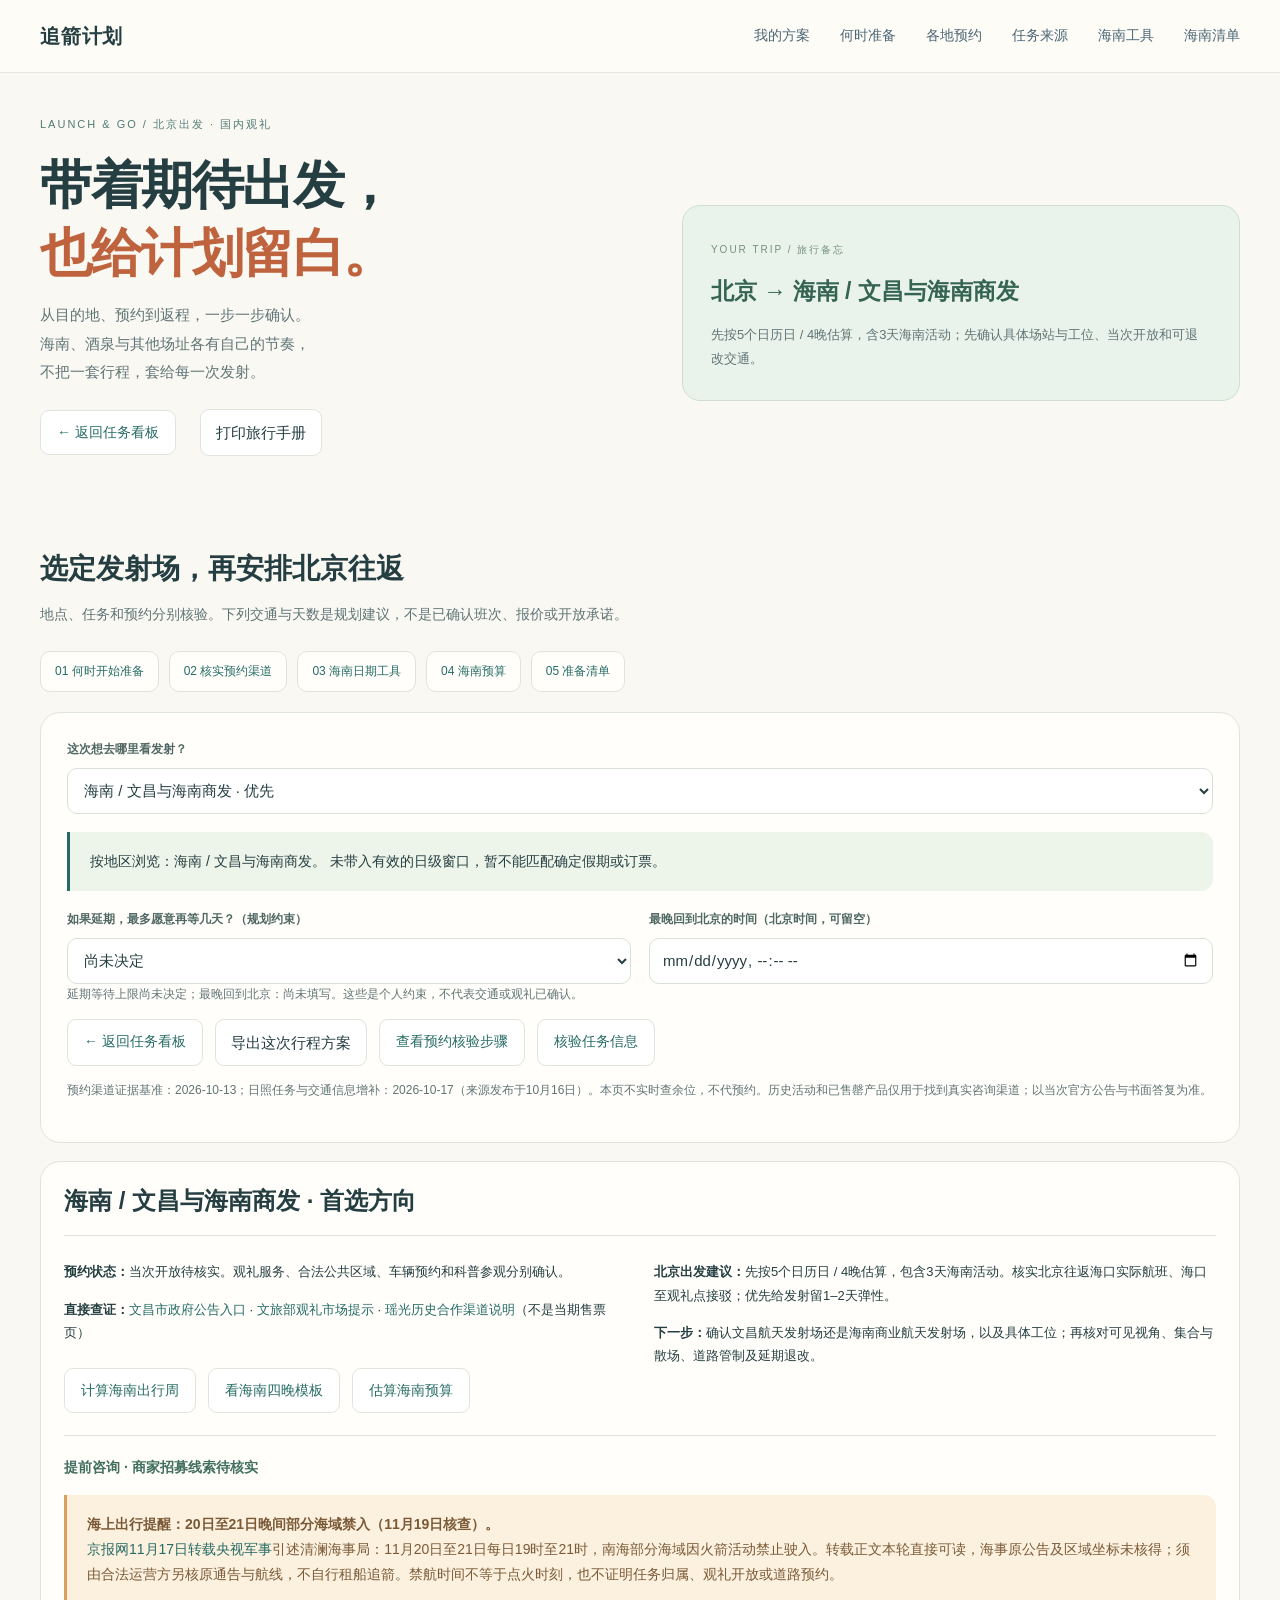
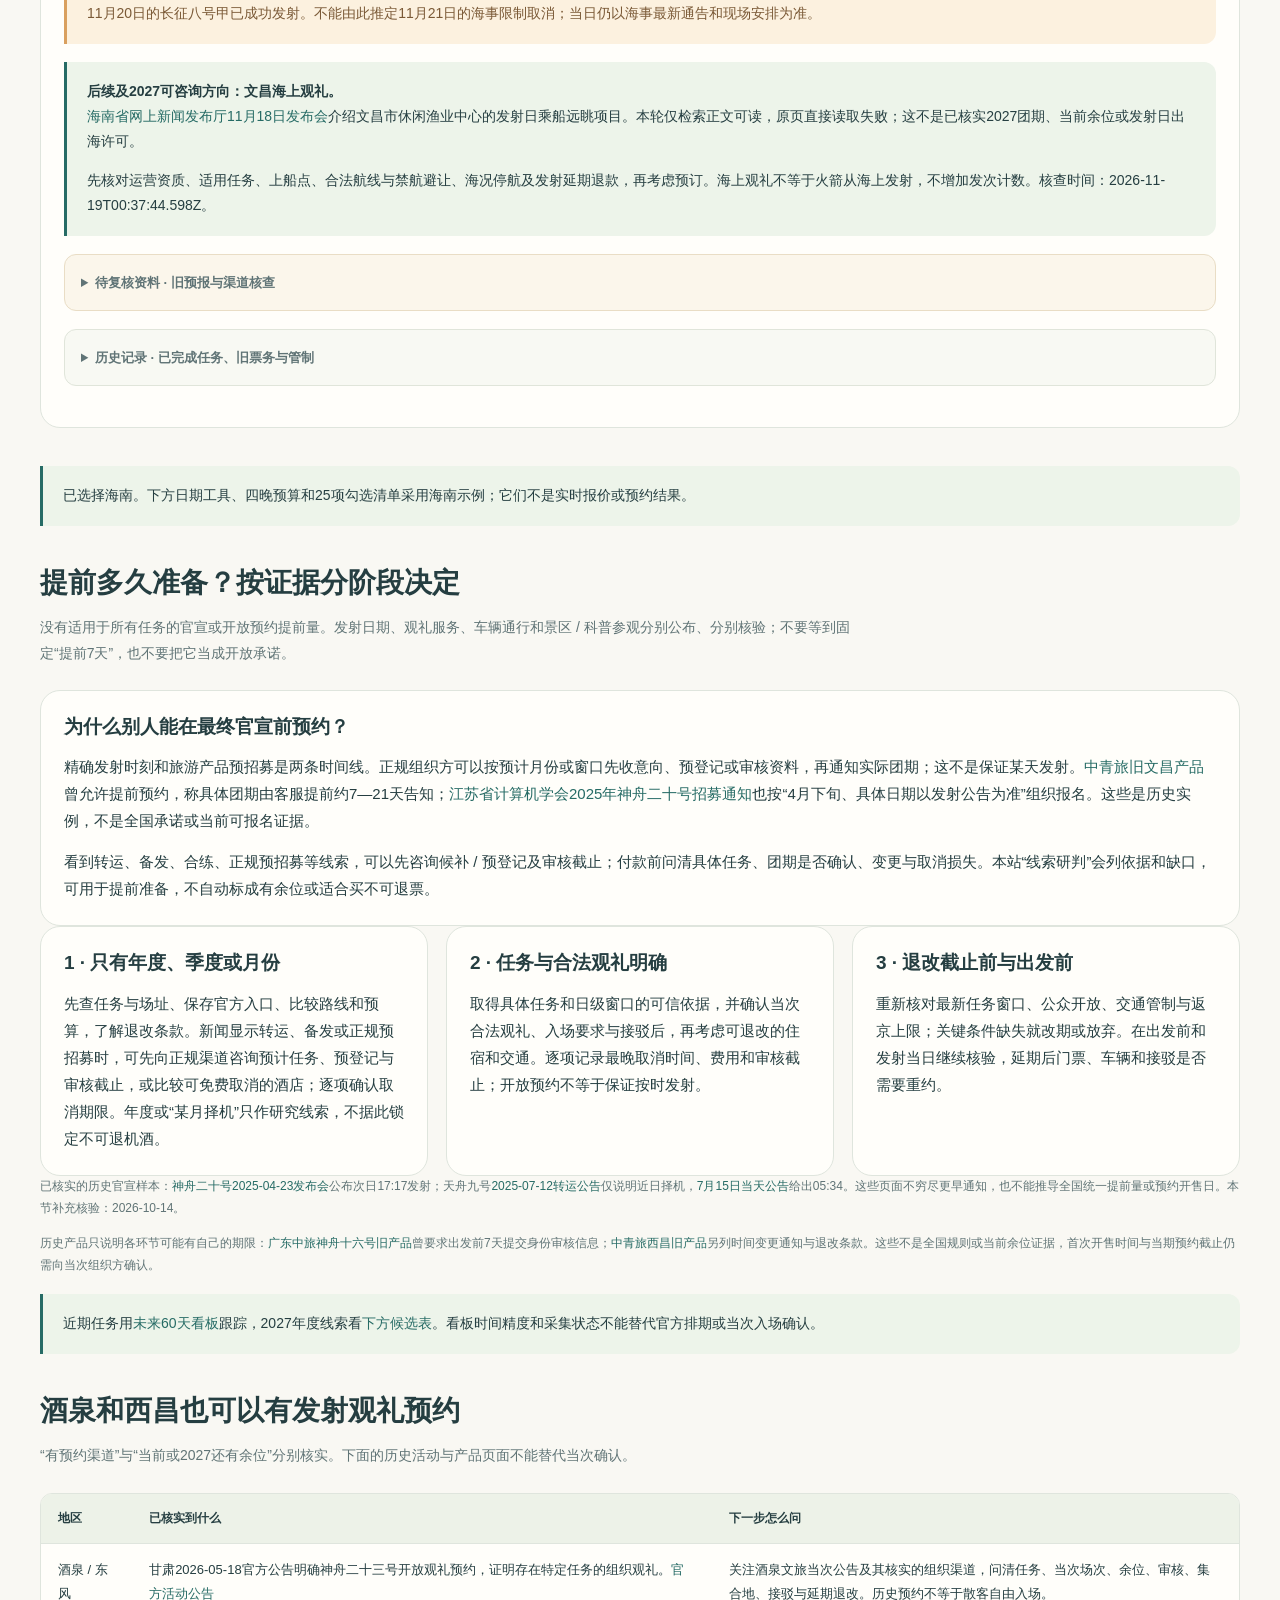
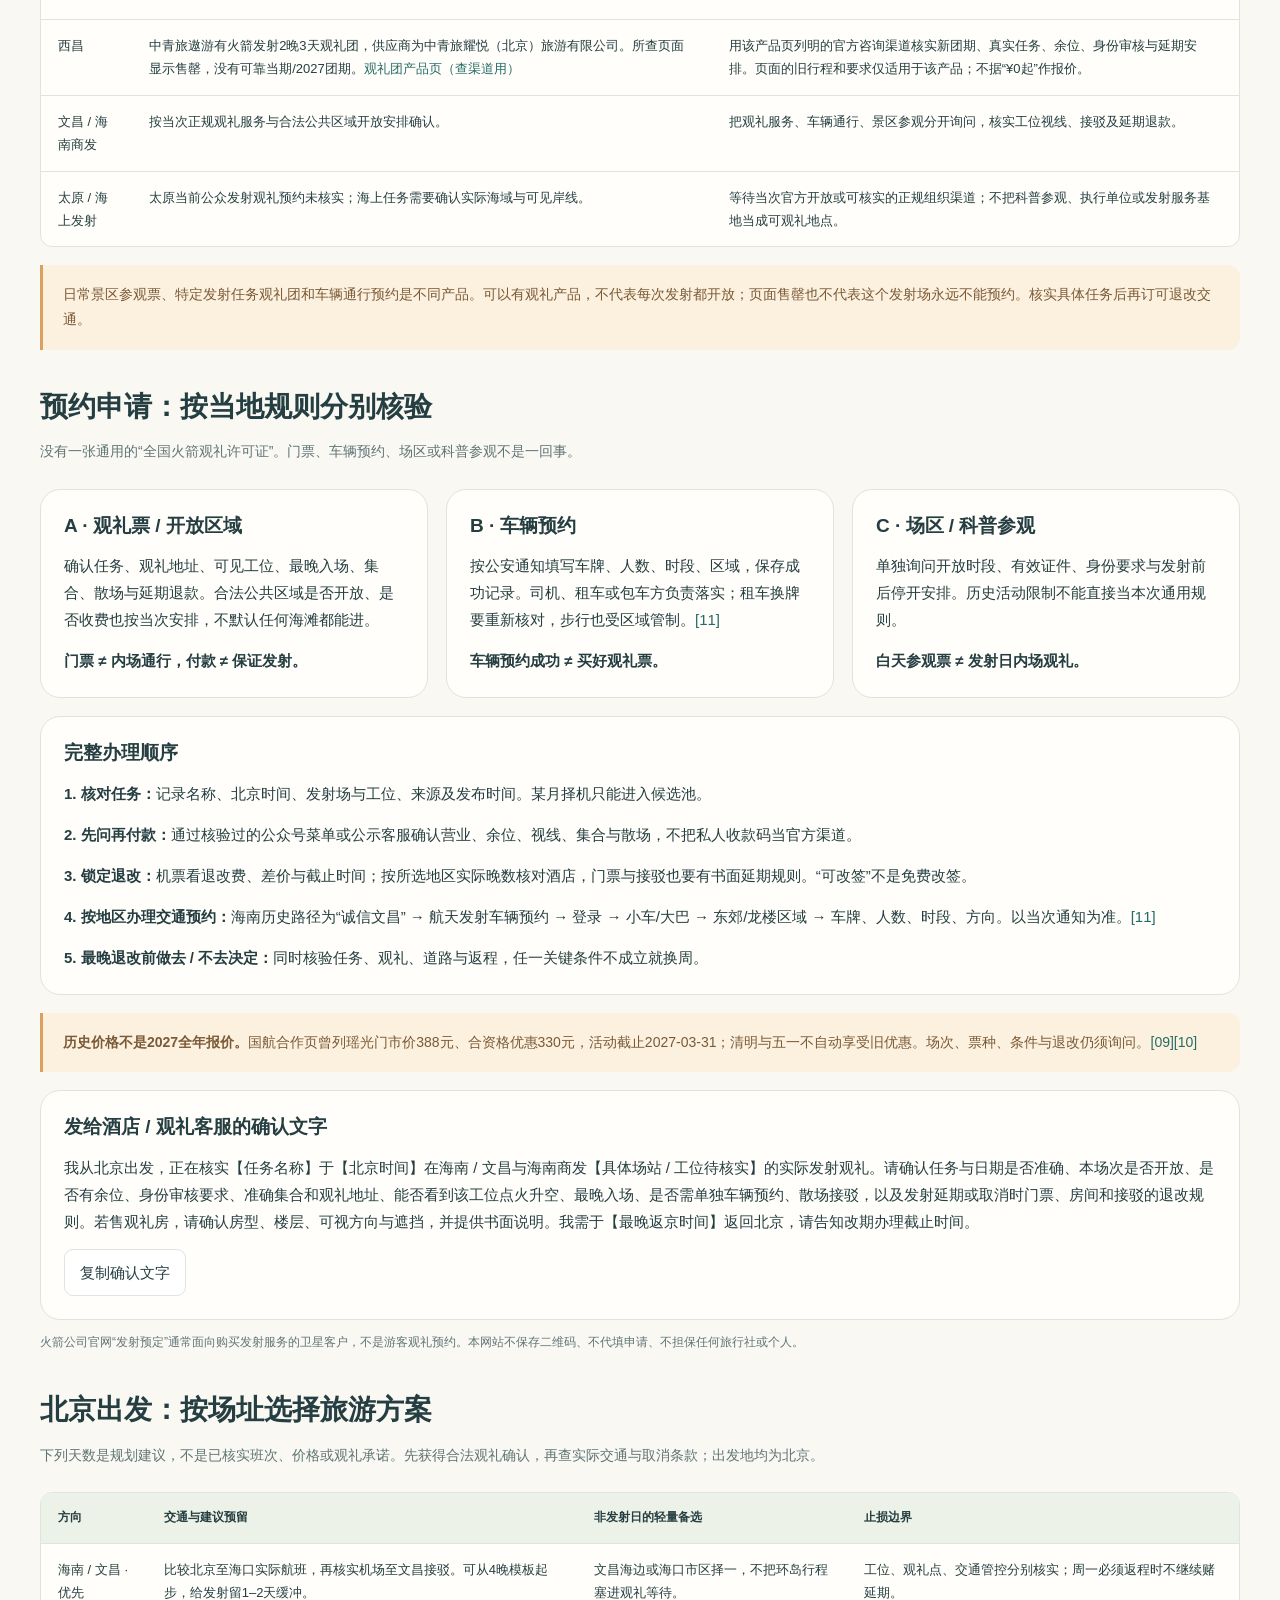
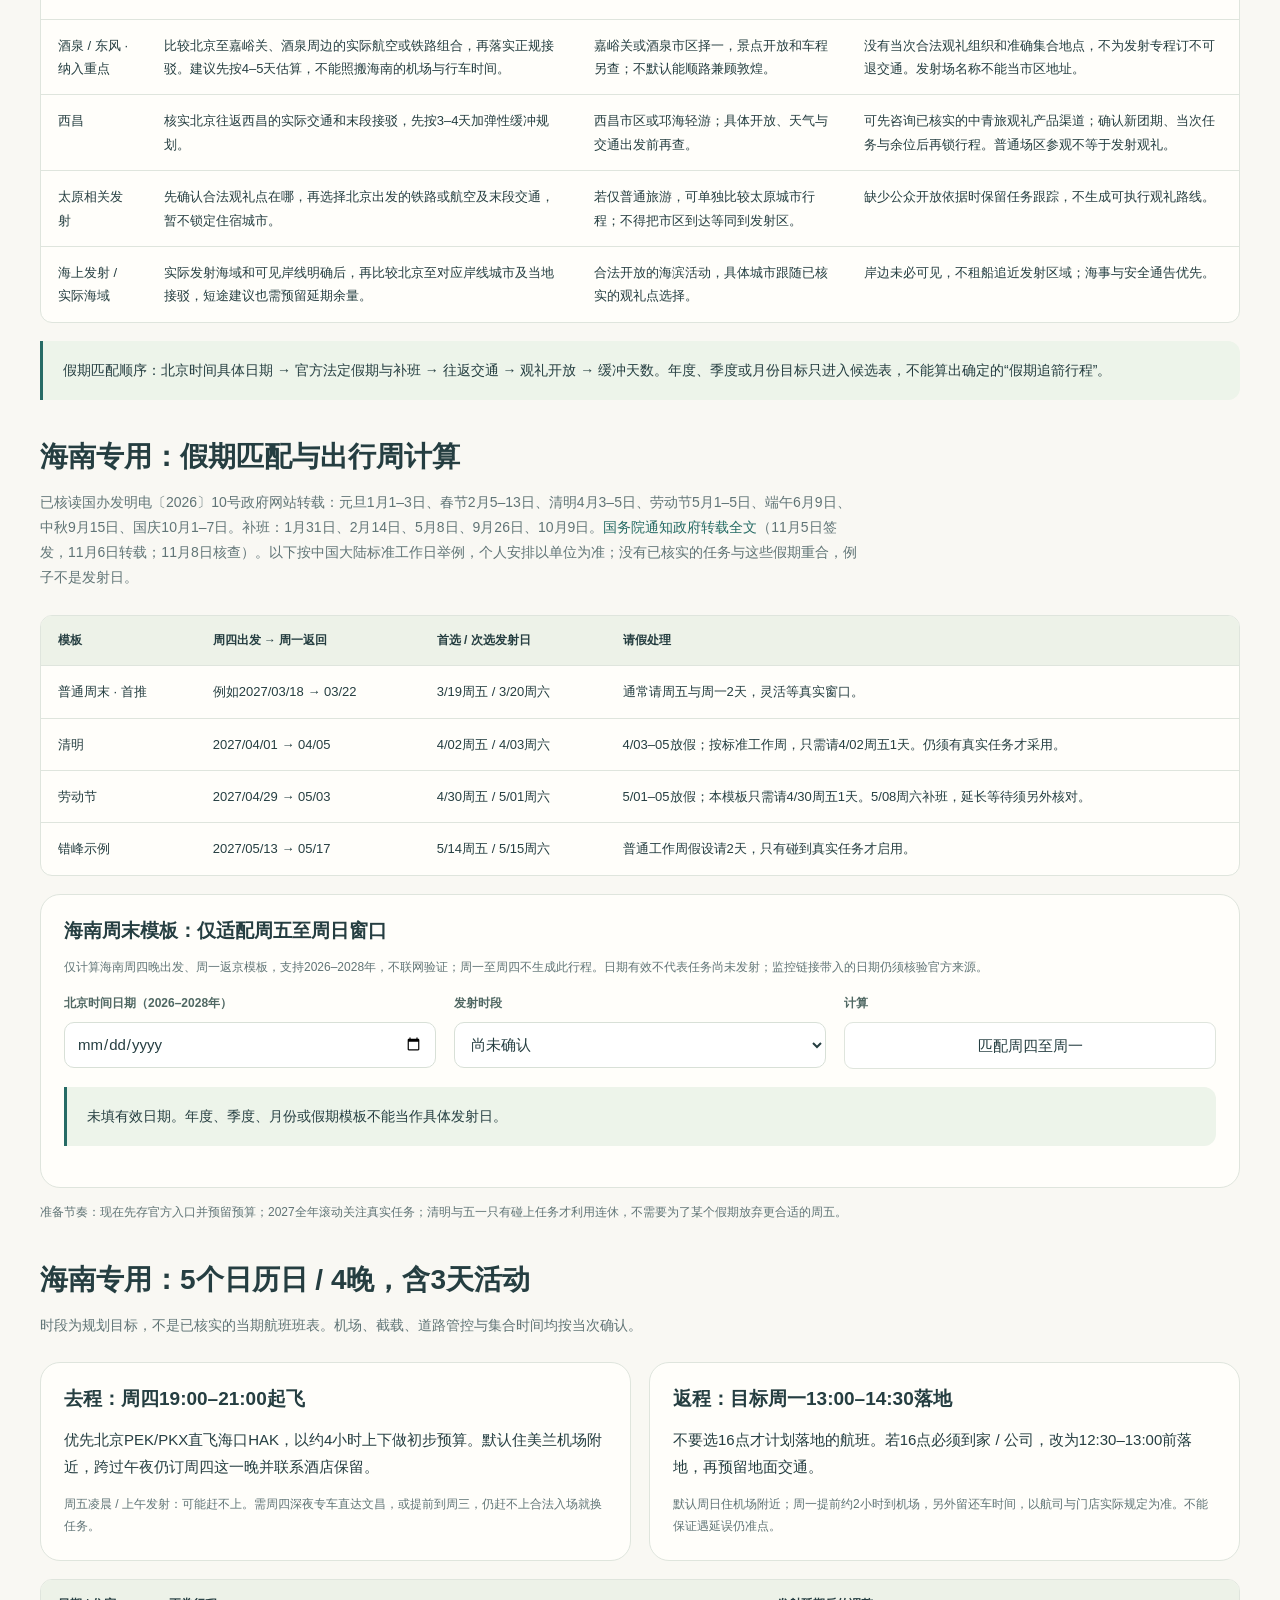
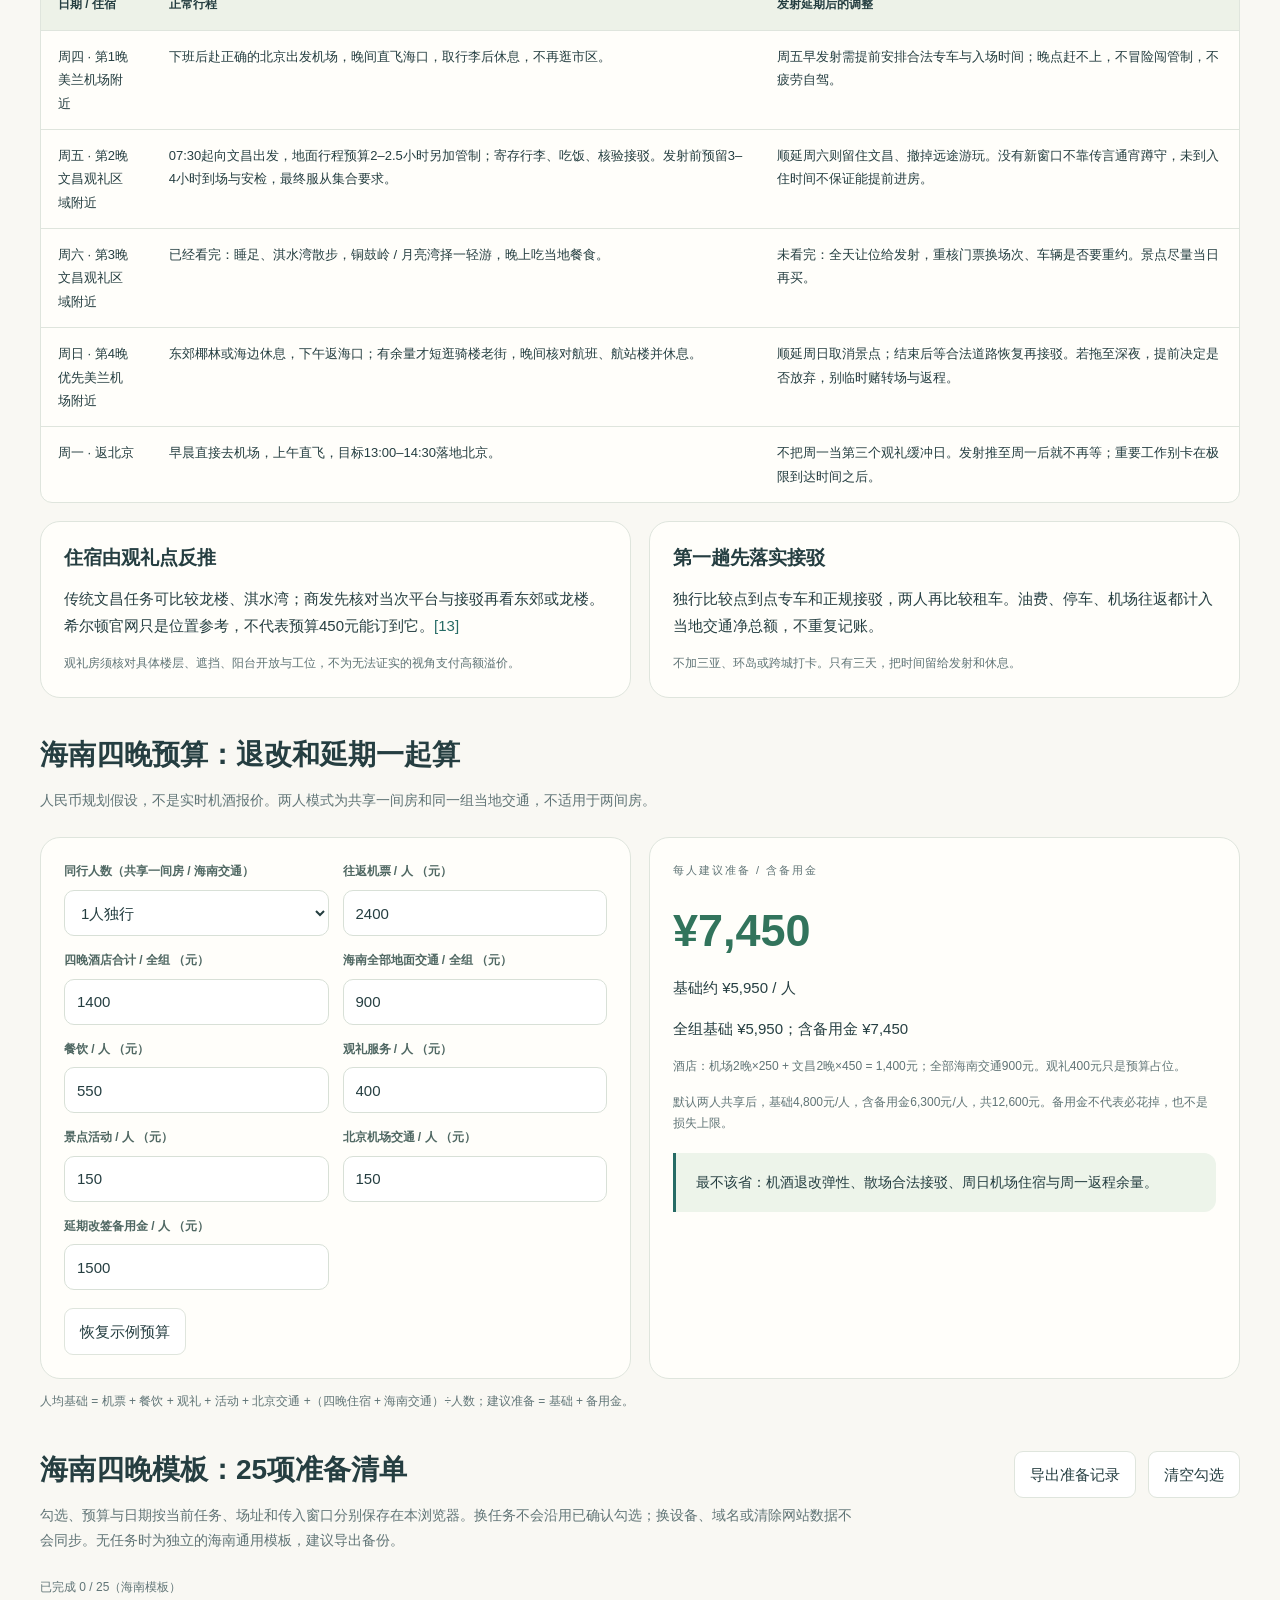
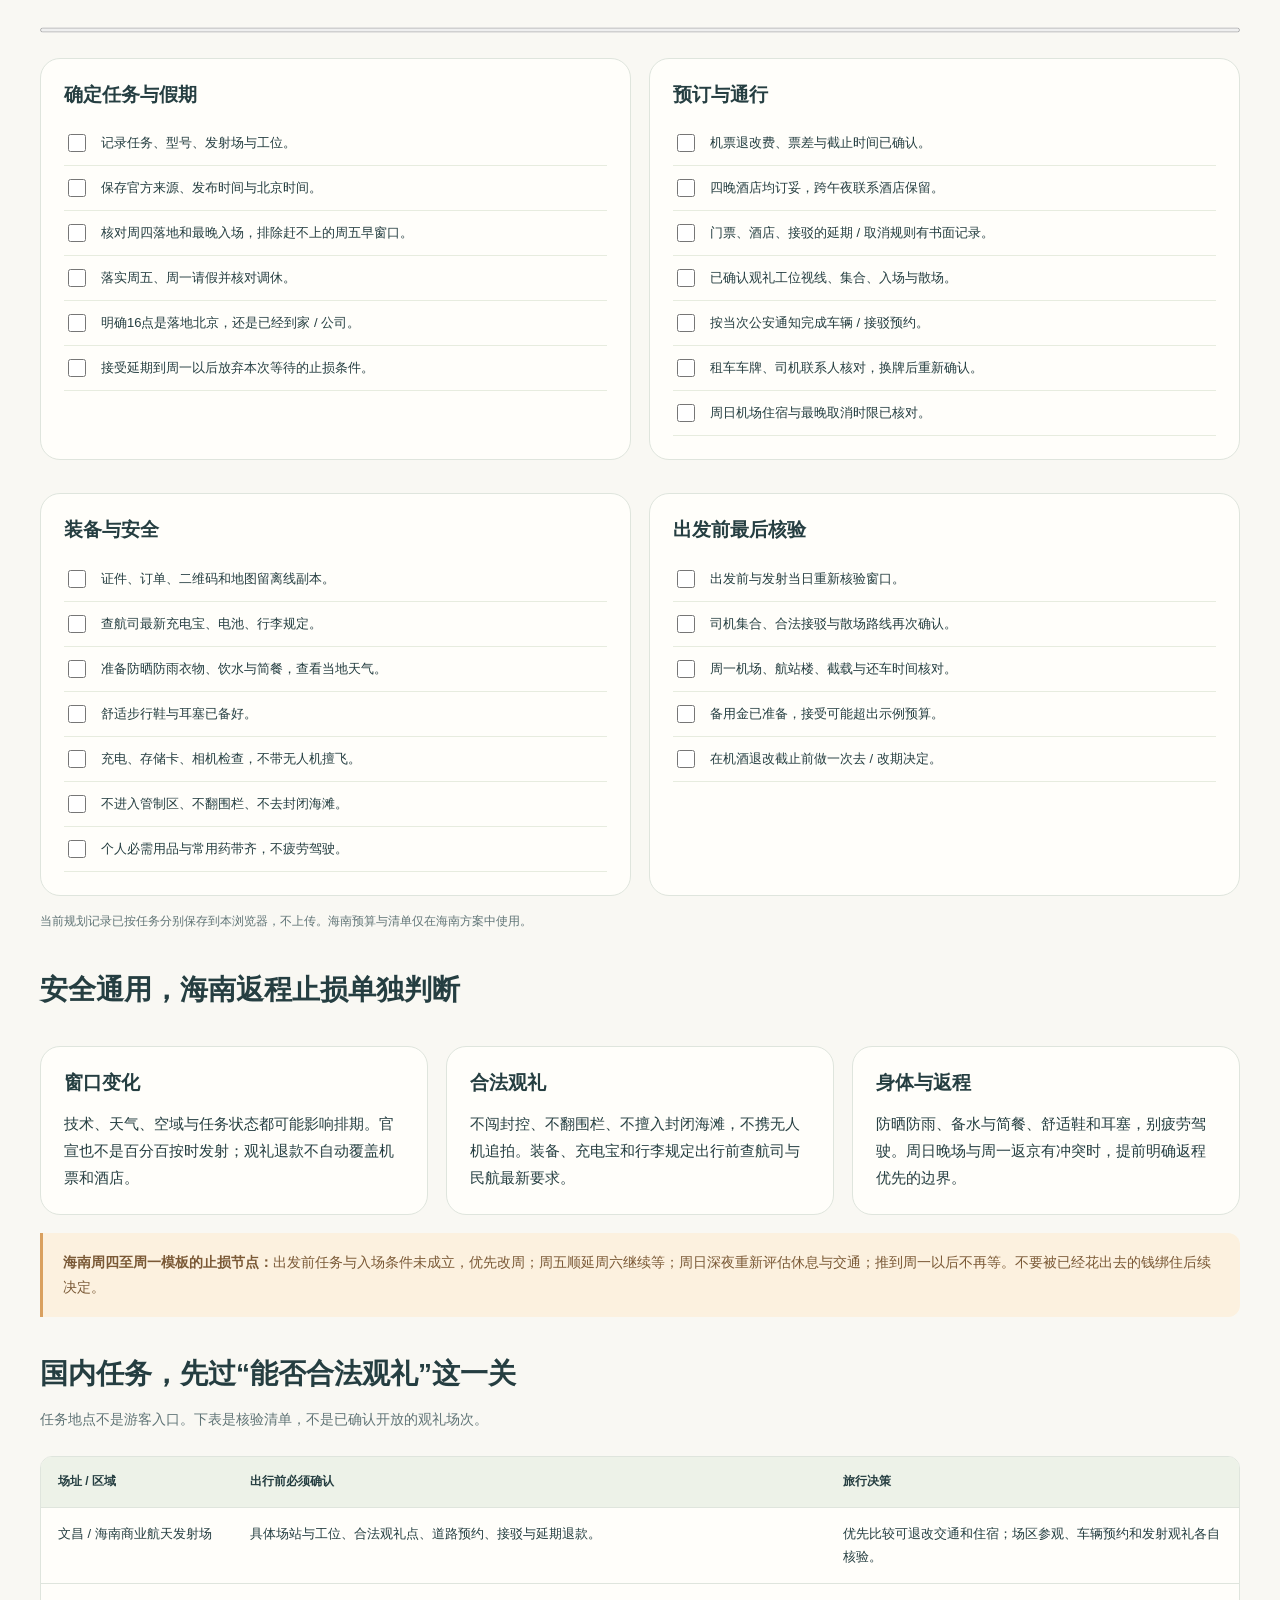
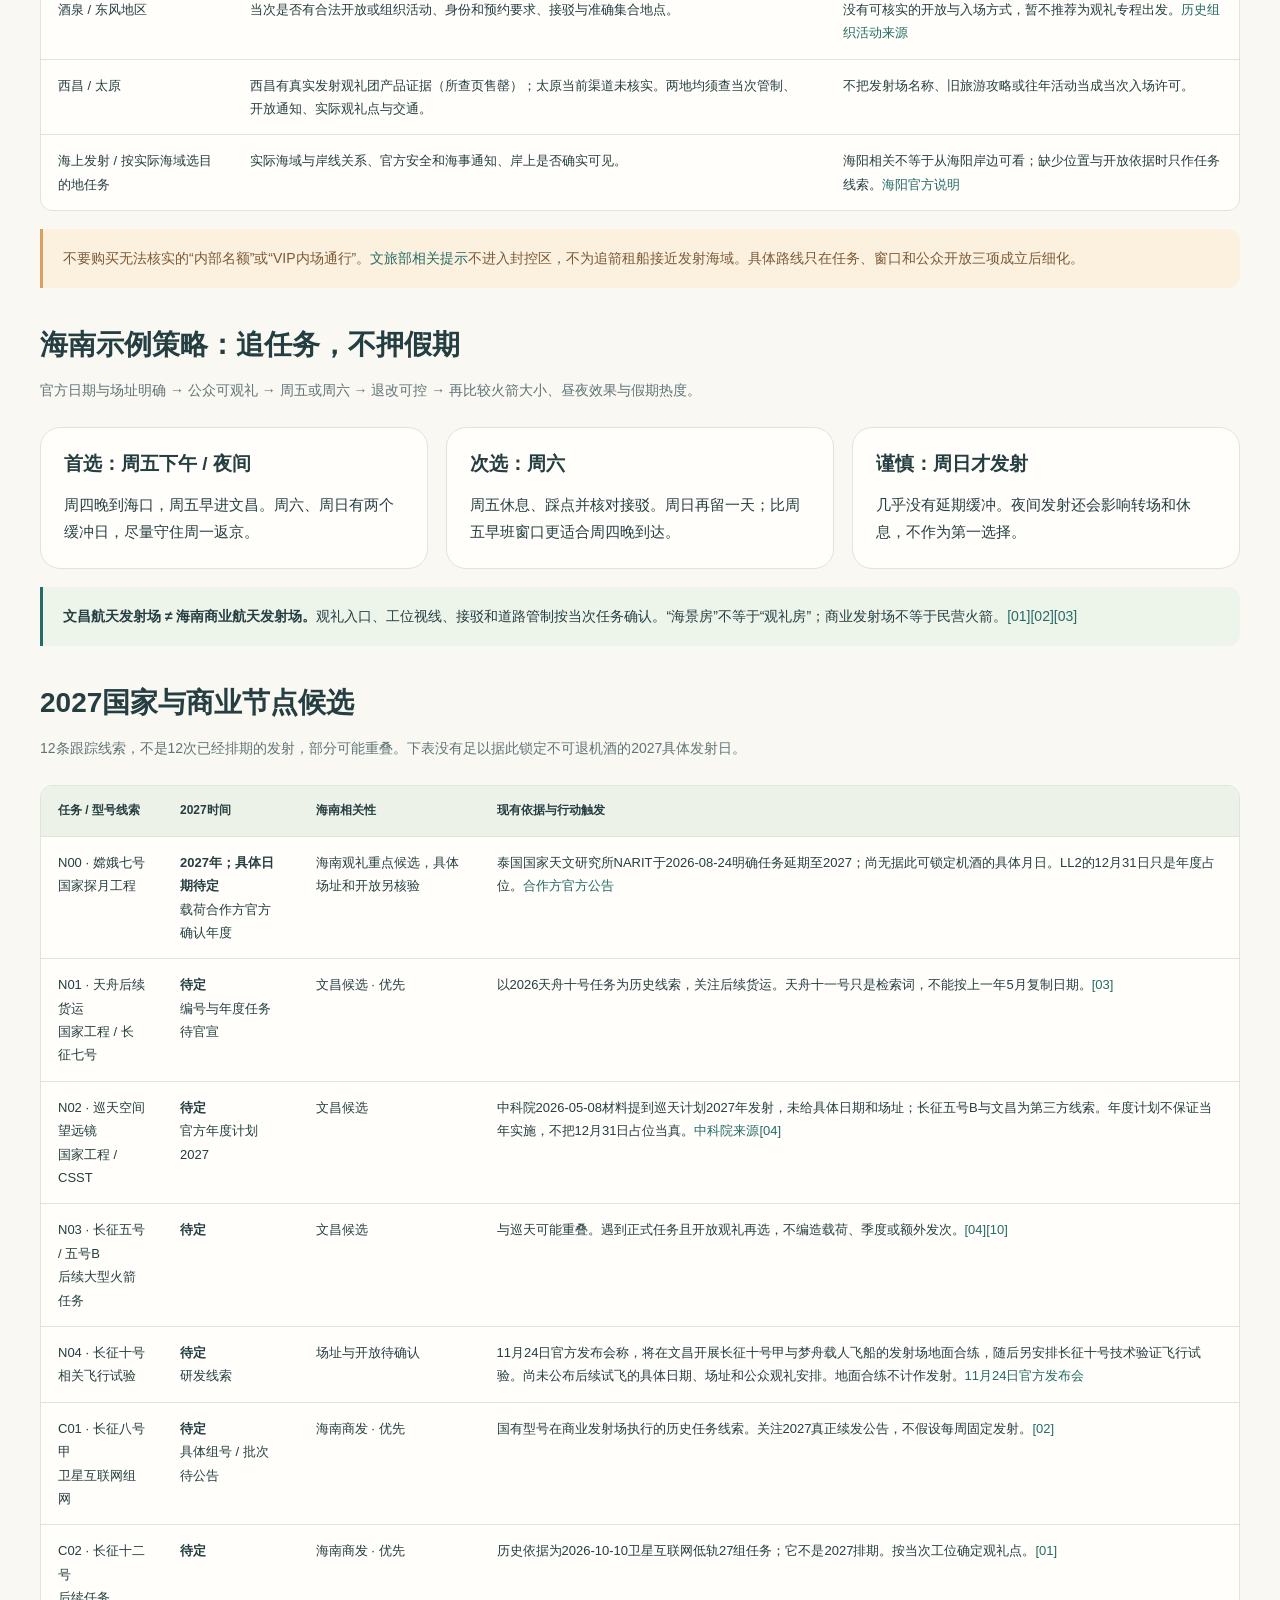
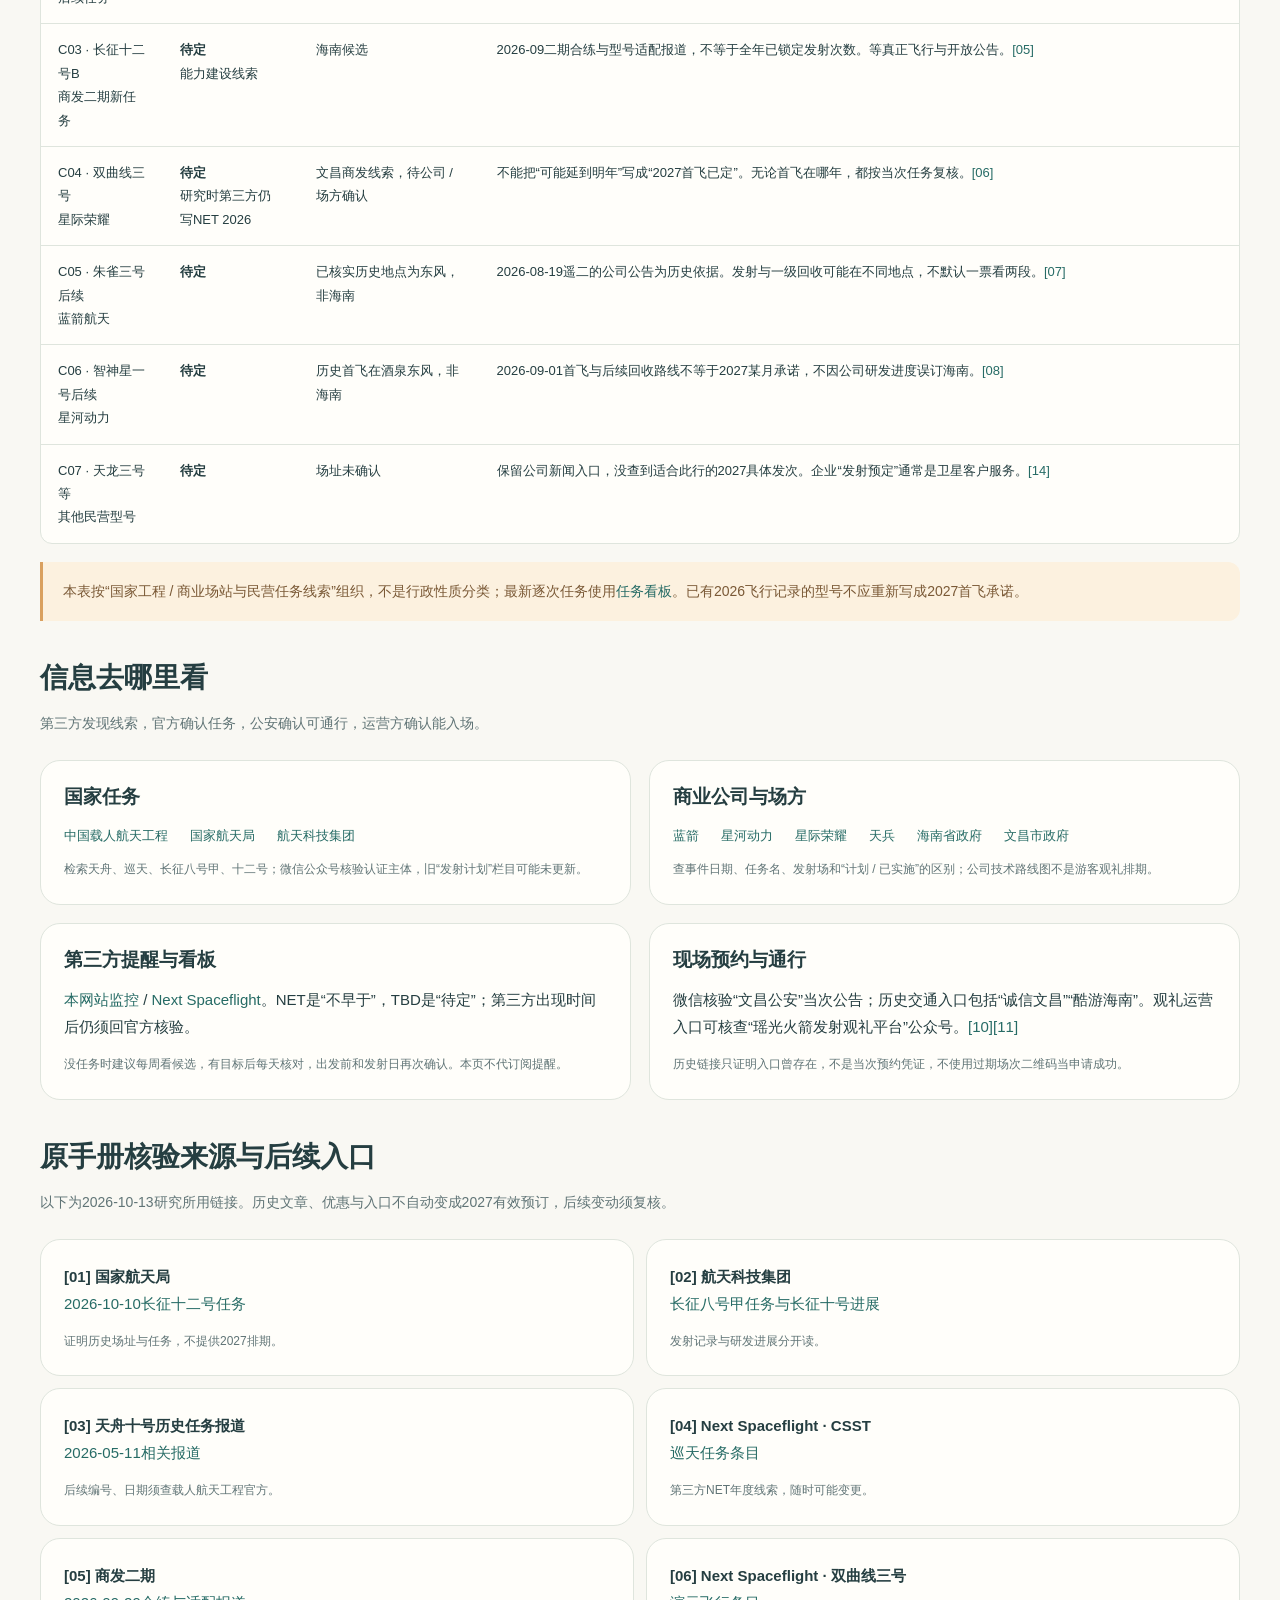
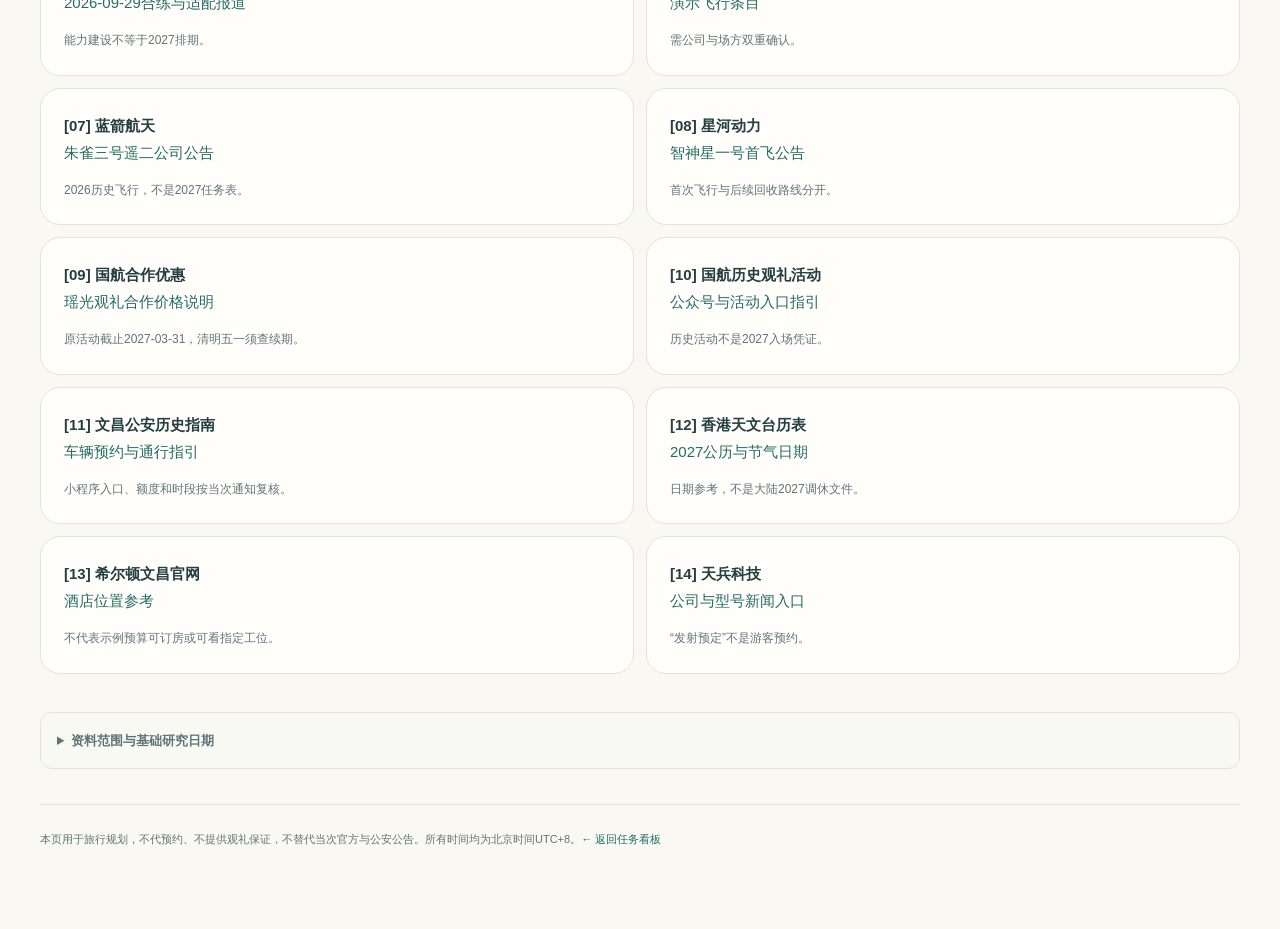
==== commit e5055e23: "docs: confirm Shenzhou 24 docking and clarify Wenchang rehearsal" ====
--- a/guide.html
+++ b/guide.html
@@ -33,9 +33,9 @@
 <div class="grid2"><div><p><b>预约状态：</b>有特定任务组织观礼的历史实证；当次具体场次、余位与审核要求待核实。</p><p><b>直接查证：</b><a href="https://www.gswbj.gov.cn/a/2026/05/18/28294.html" target="_blank" rel="noopener noreferrer">甘肃官方：2026神舟二十三号观礼活动公告</a>。通过当次文旅公告及其核实的承办渠道咨询，不把旧公告当作当期订票入口。</p><p><a href="https://www.cmse.gov.cn/" target="_blank" rel="noopener noreferrer">中国载人航天工程任务公告</a>用于确认国家载人任务，不提供游客余位。</p></div><div><p><b>北京出发建议：</b>先按4–5天估算。比较北京至嘉峪关、酒泉周边的实际航空或铁路组合，住宿由组织方准确集合地点反推；不得把酒泉市区当发射场地址。</p><p><b>下一步：</b>问清任务名称、当次场次、余位、证件审核截止、集合地点、统一接驳和延期退款，取得答复后再查可退改交通。空余时间只选嘉峪关或酒泉轻游，不默认能兼顾敦煌。</p></div></div>
 <p class="note warn">没有当次合法观礼组织和准确集合地点，先跟踪任务，不为发射专程锁定不可退行程。</p>
 <div class="current-leads"><h4>近期筹备线索 · 以各条原核查日期为准</h4><p class="source-note">可先咨询，不表示已核实当次余位；任务和交通仍须再次确认。</p>
-<div class="note" id="shenzhou24-transfer"><b>官方新进展：11月17日已转运，计划近日择机（11月18日核查）。</b><p><a href="https://www.cmse.gov.cn/xwzx/202611/t20261117_57861.html" target="_blank" rel="noopener noreferrer">载人航天工程官网公告</a>确认神舟二十四号船箭组合体进入发射区，接着进行功能检查和联合测试。11月18日仅官网首页和原文检索正文可读；11月19日已直接核读官方原文及首页，仍为近日择机，未查到具体日期官宣。新华社酒泉报道支持场址，属于同一任务报道，不按多份独立证据计算。</p><p>这是比旧半年目标更强的近期线索，但不确认11月25日。现在可核对正规酒泉观礼渠道的当次席位、资格审核截止、集合接驳及延期退款；未核实前不要买不可退交通。旧商品线索并未因此变成当前可订。原复核期限11月20日08:00北京时间已到；11月20日所查官网最新仍为17日转运，尚无具体日期，本条仅保留进展背景，不续期为当前观礼或日期确认。原核查：2026-11-18T00:54:27.041Z。</p></div><div class="note" id="shenzhou24-november-lead"><b>酒泉提前筹备线索（2026-10-25核查）：</b>LL2于10月24日把神舟二十四号从2026下半年改为11月25日（日级、TBD）；不是官方已定日期，没有可靠点火时刻。可提前咨询酒泉正规观礼渠道的意向登记、资格审核截止和延期退款，尚未核实当次席位。11月25日为周三，若成立不适用海南周四晚出发模板；先比较北京至嘉峪关/酒泉的可退改方案，别购买不可退票。 <a href="https://ll.thespacedevs.com/2.3.0/launches/c9605b67-8a53-4239-a8ae-577fe3b79799/" target="_blank" rel="noopener noreferrer">LL2原始记录</a><p>11月9日补核：<a href="https://www.cmse.gov.cn/xwzx/202611/t20261106_57849.html" target="_blank" rel="noopener noreferrer">中国载人航天工程11月7日公布任务标识</a>，确认神舟二十四号属于2026年度任务，但未公布发射日期或公众观礼安排。此公告不确认11月25日目标，旧第三方预报与产品线索仍需分别核实。</p><p>11月17日补核：中国载人航天工程官网11月7日公告明确，神舟二十四号将搭载1名巴基斯坦载荷专家，短期在轨后随神舟二十三号返回。本轮直接核读该原文；公告没有提供发射日或观礼安排，不能确认11月25日第三方目标。 <a href="https://www.cmse.gov.cn/xwzx/202611/t20261106_57848.html" target="_blank" rel="noopener noreferrer">官方原文（11月7日）</a>。本次核查：2026-11-17T00:19:50.820Z；仅更新任务背景，不恢复已过期的观礼和日期研判。</p></div>
-<div class="note" id="jiuquan-xdf-lead"><b>新增提前咨询线索（2026-10-26）：</b>新东方文旅官方商城的搜索索引出现神舟二十四号酒泉观礼3天2晚产品，标最早团期11月23日、适龄7–75周岁。仅核实到官方域名的索引条目，动态详情未取得；这不是官方发射日期，也不是已核实成团或实时席位。产品发布日期未知，报名资格细则、身份审核截止、准确集合与观礼地点、余位及延期/取消退款均待书面确认。可现在咨询，不必等交通公告；先比较明确取消期限的住宿，不据商品团期锁定不可退机票。 <a href="https://wenlv.xdf.cn/calendar.html" target="_blank" rel="noopener noreferrer">新东方文旅官方商城日历（检索“神舟二十四”）</a></div></div><details class="archive archive-caution"><summary>待复核资料 · 旧预报与渠道核查</summary><p class="archive-intro">以下保留原核查日期和限制，不是本轮新核验，不据此锁定不可退行程。最新任务请先看<a href="./?horizon=60#launch-monitor">近期发射列表</a>。</p><div class="note warn" id="jiuquan-nov13-lead"><b>原11月13日预报已撤回：第三方改为11月待定（2026-11-13核查）。</b><p><a href="https://ll.thespacedevs.com/2.3.0/launches/e2523821-9760-4cb4-ad1f-7ce2e30419bd/?format=api" target="_blank" rel="noopener noreferrer">LL2同一稳定任务记录</a>于11月12日15:55 UTC更新为Month精度、TBD状态；底层11月30日只是月末占位，不能当新发射日期。追踪器15:54 UTC更新说明称“原航行通告取消，推迟至11月待定”；这是第三方说法，不代表任务取消、已经发射或官方改期公告。</p><p>旧11月13日凌晨预报停止适用。<a href="https://spacelaunchnow.app/launch/kuaizhou-11-unknown-payload/" target="_blank" rel="noopener noreferrer">Space Launch Now旧版本</a>仍可能显示原窗口，不可据缓存安排当日出行。快舟十一号、未知载荷和酒泉95A仍是追踪器暂定标签，实际任务、型号、载荷、场址、新窗口及结果须官方确认；不能把预报时间已过当成成功。</p><p>本次状态核查时间2026-11-13T00:17:25Z；原补充复核期限11月11日08:00北京时间已过，保留旧记录但不恢复研判。新证据出现后再核对窗口、合法观礼、身份审核、集合接驳及延期退款；不套用神舟或其他任务产品，不据月度占位付款或锁定不可退交通。</p></div>
-<div class="note" id="jiuquan-booking-check"><b>酒泉预招募线索核查（2026-10-23）：</b><a href="https://tw.trip.com/things-to-do/detail/97641052/" target="_blank" rel="noopener noreferrer">Trip.com 神舟二十四观礼商品</a>写嘉峪关起止，但行程正文仍写神舟二十三号，且标示不得取消。商品使用日期不是官方发射日，页面余位也未经独立确认。供应商身份、报名资格、审核截止、准确观礼地点和任务延期退款均待核实。可以先咨询，要求书面核对任务与退改条件；暂不付款，不据此锁定不可退交通。此线索不恢复已过复核期限的11月发射研判。</div></details><details class="archive history-archive"><summary>历史记录 · 已完成任务、旧票务与管制</summary><p class="archive-intro">只作来源留存，不能用于后续场次。展开查看当时公告、核查结果及适用范围。</p><div class="note" id="jiuquan-nov11-lead"><b>已完成：长征二号丁 · 探源计划探路者卫星（2026-11-12核查）。</b><p><a href="https://www2.xinhuanet.com/politics/20261111/e5da270ac11248f1adf450af323d9440/c.html" target="_blank" rel="noopener noreferrer">新华社11月11日20:06报道</a>的检索正文确认，北京时间当日19:41在酒泉发射成功。<a href="https://ll.thespacedevs.com/2.3.0/launches/d66590ab-b273-47ff-b85a-608b62851b4b/?format=api" target="_blank" rel="noopener noreferrer">LL2同一稳定任务ID</a>已更新为CAS Pathfinder-1、成功状态及实际时刻。新华社原页直接读取失败，LL2原始记录可读；本条核查时间：2026-11-12T00:47:43.970Z。</p><p>替代11月6日核查的未知载荷、航行通告衍生小时级预报（原复核期限11月7日08:00北京时间）；保留<a href="https://go4liftoff.com/launch/long-march-2d-unknown-payload-5?returnURL=%2Flaunches" target="_blank" rel="noopener noreferrer">原第三方来源</a>供追溯。不计未来任务，不再作为可报名观礼场次，旧咨询与行程建议停止适用。</p></div>
+
+</div><details class="archive archive-caution"><summary>待复核资料 · 旧预报与渠道核查</summary><p class="archive-intro">以下保留原核查日期和限制，不是本轮新核验，不据此锁定不可退行程。最新任务请先看<a href="./?horizon=60#launch-monitor">近期发射列表</a>。</p><div class="note warn" id="jiuquan-nov13-lead"><b>原11月13日预报已撤回：第三方改为11月待定（2026-11-13核查）。</b><p><a href="https://ll.thespacedevs.com/2.3.0/launches/e2523821-9760-4cb4-ad1f-7ce2e30419bd/?format=api" target="_blank" rel="noopener noreferrer">LL2同一稳定任务记录</a>于11月12日15:55 UTC更新为Month精度、TBD状态；底层11月30日只是月末占位，不能当新发射日期。追踪器15:54 UTC更新说明称“原航行通告取消，推迟至11月待定”；这是第三方说法，不代表任务取消、已经发射或官方改期公告。</p><p>旧11月13日凌晨预报停止适用。<a href="https://spacelaunchnow.app/launch/kuaizhou-11-unknown-payload/" target="_blank" rel="noopener noreferrer">Space Launch Now旧版本</a>仍可能显示原窗口，不可据缓存安排当日出行。快舟十一号、未知载荷和酒泉95A仍是追踪器暂定标签，实际任务、型号、载荷、场址、新窗口及结果须官方确认；不能把预报时间已过当成成功。</p><p>本次状态核查时间2026-11-13T00:17:25Z；原补充复核期限11月11日08:00北京时间已过，保留旧记录但不恢复研判。新证据出现后再核对窗口、合法观礼、身份审核、集合接驳及延期退款；不套用神舟或其他任务产品，不据月度占位付款或锁定不可退交通。</p></div>
+<div class="note" id="jiuquan-booking-check"><b>酒泉预招募线索核查（2026-10-23）：</b><a href="https://tw.trip.com/things-to-do/detail/97641052/" target="_blank" rel="noopener noreferrer">Trip.com 神舟二十四观礼商品</a>写嘉峪关起止，但行程正文仍写神舟二十三号，且标示不得取消。商品使用日期不是官方发射日，页面余位也未经独立确认。供应商身份、报名资格、审核截止、准确观礼地点和任务延期退款均待核实。可以先咨询，要求书面核对任务与退改条件；暂不付款，不据此锁定不可退交通。此线索不恢复已过复核期限的11月发射研判。</div></details><details class="archive history-archive"><summary>历史记录 · 已完成任务、旧票务与管制</summary><p class="archive-intro">只作来源留存，不能用于后续场次。展开查看当时公告、核查结果及适用范围。</p><div class="note" id="shenzhou24-transfer"><b>发射与进驻已完成：神舟二十四号 · 11月25日（北京时间，酒泉）</b><p>北京时间11月25日08:18从酒泉发射，约10分钟后进入预定轨道。11:56对接天和核心舱前向端口，14:35乘组进驻空间站。巴基斯坦航天员穆罕默德·齐尚·阿里成为首位进入中国空间站的外籍航天员。本场观礼已结束。 <a href="https://www.cmse.gov.cn/xwzx/202611/t20261125_57891.html" target="_blank" rel="noopener noreferrer">官方发射与入轨</a> · <a href="https://www.cmse.gov.cn/xwzx/202611/t20261125_57897.html" target="_blank" rel="noopener noreferrer">官方交会对接</a> · <a href="https://www.cmse.gov.cn/xwzx/202611/t20261125_57903.html" target="_blank" rel="noopener noreferrer">官方乘组进驻</a></p></div><div class="note" id="shenzhou24-transfer-history"><b>历史准备：神舟二十四号已完成最后一次全区合练（11月23日复核）。</b><p><a href="https://www.cmse.gov.cn/xwzx/202611/t20261106_57848.html" target="_blank" rel="noopener noreferrer">中国载人航天工程11月7日公告</a>：计划由1名巴基斯坦载荷专家到访中国空间站，这是首次外籍航天员到访；短期驻留后随神舟二十三号返回。<a href="https://ll.thespacedevs.com/2.3.0/launches/c9605b67-8a53-4239-a8ae-577fe3b79799/" target="_blank" rel="noopener noreferrer">LL2第三方预报</a>已由日级细化为北京时间11月25日08:18，官网未确认该时刻，也未核实当次观礼席位。</p><p><a href="https://www.news.cn/20261121/d4bd6cd543cb4b2daf8958afce468550/c.html" target="_blank" rel="noopener noreferrer">新华社11月21日酒泉报道</a>确认最后一次全区合练完成，后续仍有检查、联测和推进剂加注。未公布具体日期和时刻，未核实当次观礼开放、身份审核、席位及延期退款。可先咨询，不要按第三方日期购买不可退交通。<a href="https://news.cctv.com/2026/11/23/ARTIxKAdP46aA8MJvjtXJmLc261123.shtml" target="_blank" rel="noopener noreferrer">央视11月23日报道</a>补充，神舟二十三号乘组正准备生活物资和睡眠空间迎接新乘组；未给出发射时刻。下次复核期限为北京时间11月25日08:00，不是预计发射时间。</p><p><a href="https://www.cmse.gov.cn/xwzx/202611/t20261117_57861.html" target="_blank" rel="noopener noreferrer">载人航天工程官网公告</a>确认神舟二十四号船箭组合体进入发射区，接着进行功能检查和联合测试。11月18日仅官网首页和原文检索正文可读；11月19日已直接核读官方原文及首页，仍为近日择机，未查到具体日期官宣。新华社酒泉报道支持场址，属于同一任务报道，不按多份独立证据计算。</p><p>这是比旧半年目标更强的近期线索，但不确认11月25日。现在可核对正规酒泉观礼渠道的当次席位、资格审核截止、集合接驳及延期退款；未核实前不要买不可退交通。旧商品线索并未因此变成当前可订。原复核期限11月20日08:00北京时间已到；11月20日所查官网最新仍为17日转运，尚无具体日期，本条仅保留进展背景，不续期为当前观礼或日期确认。原核查：2026-11-18T00:54:27.041Z。</p></div><div class="note" id="shenzhou24-november-lead"><b>酒泉提前筹备线索（2026-10-25核查）：</b>LL2于10月24日把神舟二十四号从2026下半年改为11月25日（日级、TBD）；不是官方已定日期，没有可靠点火时刻。可提前咨询酒泉正规观礼渠道的意向登记、资格审核截止和延期退款，尚未核实当次席位。11月25日为周三，若成立不适用海南周四晚出发模板；先比较北京至嘉峪关/酒泉的可退改方案，别购买不可退票。 <a href="https://ll.thespacedevs.com/2.3.0/launches/c9605b67-8a53-4239-a8ae-577fe3b79799/" target="_blank" rel="noopener noreferrer">LL2原始记录</a><p>11月9日补核：<a href="https://www.cmse.gov.cn/xwzx/202611/t20261106_57849.html" target="_blank" rel="noopener noreferrer">中国载人航天工程11月7日公布任务标识</a>，确认神舟二十四号属于2026年度任务，但未公布发射日期或公众观礼安排。此公告不确认11月25日目标，旧第三方预报与产品线索仍需分别核实。</p><p>11月17日补核：中国载人航天工程官网11月7日公告明确，神舟二十四号将搭载1名巴基斯坦载荷专家，短期在轨后随神舟二十三号返回。本轮直接核读该原文；公告没有提供发射日或观礼安排，不能确认11月25日第三方目标。 <a href="https://www.cmse.gov.cn/xwzx/202611/t20261106_57848.html" target="_blank" rel="noopener noreferrer">官方原文（11月7日）</a>。本次核查：2026-11-17T00:19:50.820Z；仅更新任务背景，不恢复已过期的观礼和日期研判。</p></div><div class="note" id="jiuquan-xdf-lead"><b>新增提前咨询线索（2026-10-26）：</b>新东方文旅官方商城的搜索索引出现神舟二十四号酒泉观礼3天2晚产品，标最早团期11月23日、适龄7–75周岁。仅核实到官方域名的索引条目，动态详情未取得；这不是官方发射日期，也不是已核实成团或实时席位。产品发布日期未知，报名资格细则、身份审核截止、准确集合与观礼地点、余位及延期/取消退款均待书面确认。可现在咨询，不必等交通公告；先比较明确取消期限的住宿，不据商品团期锁定不可退机票。 <a href="https://wenlv.xdf.cn/calendar.html" target="_blank" rel="noopener noreferrer">新东方文旅官方商城日历（检索“神舟二十四”）</a></div><div class="note" id="jiuquan-nov11-lead"><b>已完成：长征二号丁 · 探源计划探路者卫星（2026-11-12核查）。</b><p><a href="https://www2.xinhuanet.com/politics/20261111/e5da270ac11248f1adf450af323d9440/c.html" target="_blank" rel="noopener noreferrer">新华社11月11日20:06报道</a>的检索正文确认，北京时间当日19:41在酒泉发射成功。<a href="https://ll.thespacedevs.com/2.3.0/launches/d66590ab-b273-47ff-b85a-608b62851b4b/?format=api" target="_blank" rel="noopener noreferrer">LL2同一稳定任务ID</a>已更新为CAS Pathfinder-1、成功状态及实际时刻。新华社原页直接读取失败，LL2原始记录可读；本条核查时间：2026-11-12T00:47:43.970Z。</p><p>替代11月6日核查的未知载荷、航行通告衍生小时级预报（原复核期限11月7日08:00北京时间）；保留<a href="https://go4liftoff.com/launch/long-march-2d-unknown-payload-5?returnURL=%2Flaunches" target="_blank" rel="noopener noreferrer">原第三方来源</a>供追溯。不计未来任务，不再作为可报名观礼场次，旧咨询与行程建议停止适用。</p></div>
 <div class="note" id="ceres2-y3-unlocated"><b>历史预告已由发射结果替代（2026-11-08核查）：</b>星河动力10月29日遥三“砺锋行”任务徽章曾未公布场址和日期；现已由新华社11月7日成功报道及LL2同一稳定ID确认，见下方历史结果。旧未知场址观察不再作为未来60天候选，也不新增一条发次。</div>
 <div class="note" id="jiuquan-early-november"><b>酒泉已完成任务（2026-11-08核查）：</b><p>力箭二号遥二已于11月3日08:15在东风商业航天创新试验区成功发射千帆极轨21组，见<a href="https://www.news.cn/tech/20261103/2aeea17092b14c4a883140ba4858cbec/c.html" target="_blank" rel="noopener noreferrer">新华社报道</a>。</p><p><a href="https://www.xinhuanet.com/politics/20261107/3f897b1ee13d465a920b71111fe18d3d/c.html" target="_blank" rel="noopener noreferrer">新华社11月7日报道</a>确认谷神星二号遥三于北京时间当日07:37在酒泉卫星发射中心成功发射四颗卫星。<a href="https://ll.thespacedevs.com/2.3.0/launches/e91d1da2-819b-4523-95bf-39ac7daa871d/?format=api" target="_blank" rel="noopener noreferrer">LL2同一稳定ID</a>已更新为四星任务、成功状态及实际时刻；此前型号不确定和结果待核实记录已被替代。新华社正文由检索核读，原页直接读取失败；LL2原始记录可读。</p><p>两项均归档为已完成，不计未来任务，不沿用旧预报或商品安排观礼。</p></div></details></article>
 <article class="panel section" id="site-xichang" data-trip-site="xichang" aria-labelledby="site-xichang-title">
@@ -99,7 +99,7 @@
 <tr><td>N01 · 天舟后续货运<br>国家工程 / 长征七号</td><td><strong>待定</strong><br>编号与年度任务待官宣</td><td>文昌候选 · 优先</td><td>以2026天舟十号任务为历史线索，关注后续货运。天舟十一号只是检索词，不能按上一年5月复制日期。<a href="#s03">[03]</a></td></tr>
 <tr><td>N02 · 巡天空间望远镜<br>国家工程 / CSST</td><td><strong>待定</strong><br>官方年度计划2027</td><td>文昌候选</td><td>中科院2026-05-08材料提到巡天计划2027年发射，未给具体日期和场址；长征五号B与文昌为第三方线索。年度计划不保证当年实施，不把12月31日占位当真。<a href="https://xao.cas.cn/xwdt/xsjl/202605/t20260508_8197681.html" target="_blank" rel="noopener noreferrer">中科院来源</a><a href="#s04">[04]</a></td></tr>
 <tr><td>N03 · 长征五号 / 五号B<br>后续大型火箭任务</td><td><strong>待定</strong></td><td>文昌候选</td><td>与巡天可能重叠。遇到正式任务且开放观礼再选，不编造载荷、季度或额外发次。<a href="#s04">[04]</a><a href="#s10">[10]</a></td></tr>
-<tr><td>N04 · 长征十号<br>相关飞行试验</td><td><strong>待定</strong><br>研发线索</td><td>场址与开放待确认</td><td>已有关键试验公开材料，不等于2027飞行日程。地面试车、垂直转运、回收试验与入轨发射要分开。<a href="#s02">[02]</a></td></tr>
+<tr><td>N04 · 长征十号<br>相关飞行试验</td><td><strong>待定</strong><br>研发线索</td><td>场址与开放待确认</td><td>11月24日官方发布会称，将在文昌开展长征十号甲与梦舟载人飞船的发射场地面合练，随后另安排长征十号技术验证飞行试验。尚未公布后续试飞的具体日期、场址和公众观礼安排。地面合练不计作发射。<a href="https://statistics.cmse.gov.cn/xwzx/202611/t20261124_57876.html" target="_blank" rel="noopener noreferrer">11月24日官方发布会</a></td></tr>
 <tr><td>C01 · 长征八号甲<br>卫星互联网组网</td><td><strong>待定</strong><br>具体组号 / 批次待公告</td><td>海南商发 · 优先</td><td>国有型号在商业发射场执行的历史任务线索。关注2027真正续发公告，不假设每周固定发射。<a href="#s02">[02]</a></td></tr>
 <tr><td>C02 · 长征十二号<br>后续任务</td><td><strong>待定</strong></td><td>海南商发 · 优先</td><td>历史依据为2026-10-10卫星互联网低轨27组任务；它不是2027排期。按当次工位确定观礼点。<a href="#s01">[01]</a></td></tr>
 <tr><td>C03 · 长征十二号B<br>商发二期新任务</td><td><strong>待定</strong><br>能力建设线索</td><td>海南候选</td><td>2026-09二期合练与型号适配报道，不等于全年已锁定发射次数。等真正飞行与开放公告。<a href="#s05">[05]</a></td></tr>
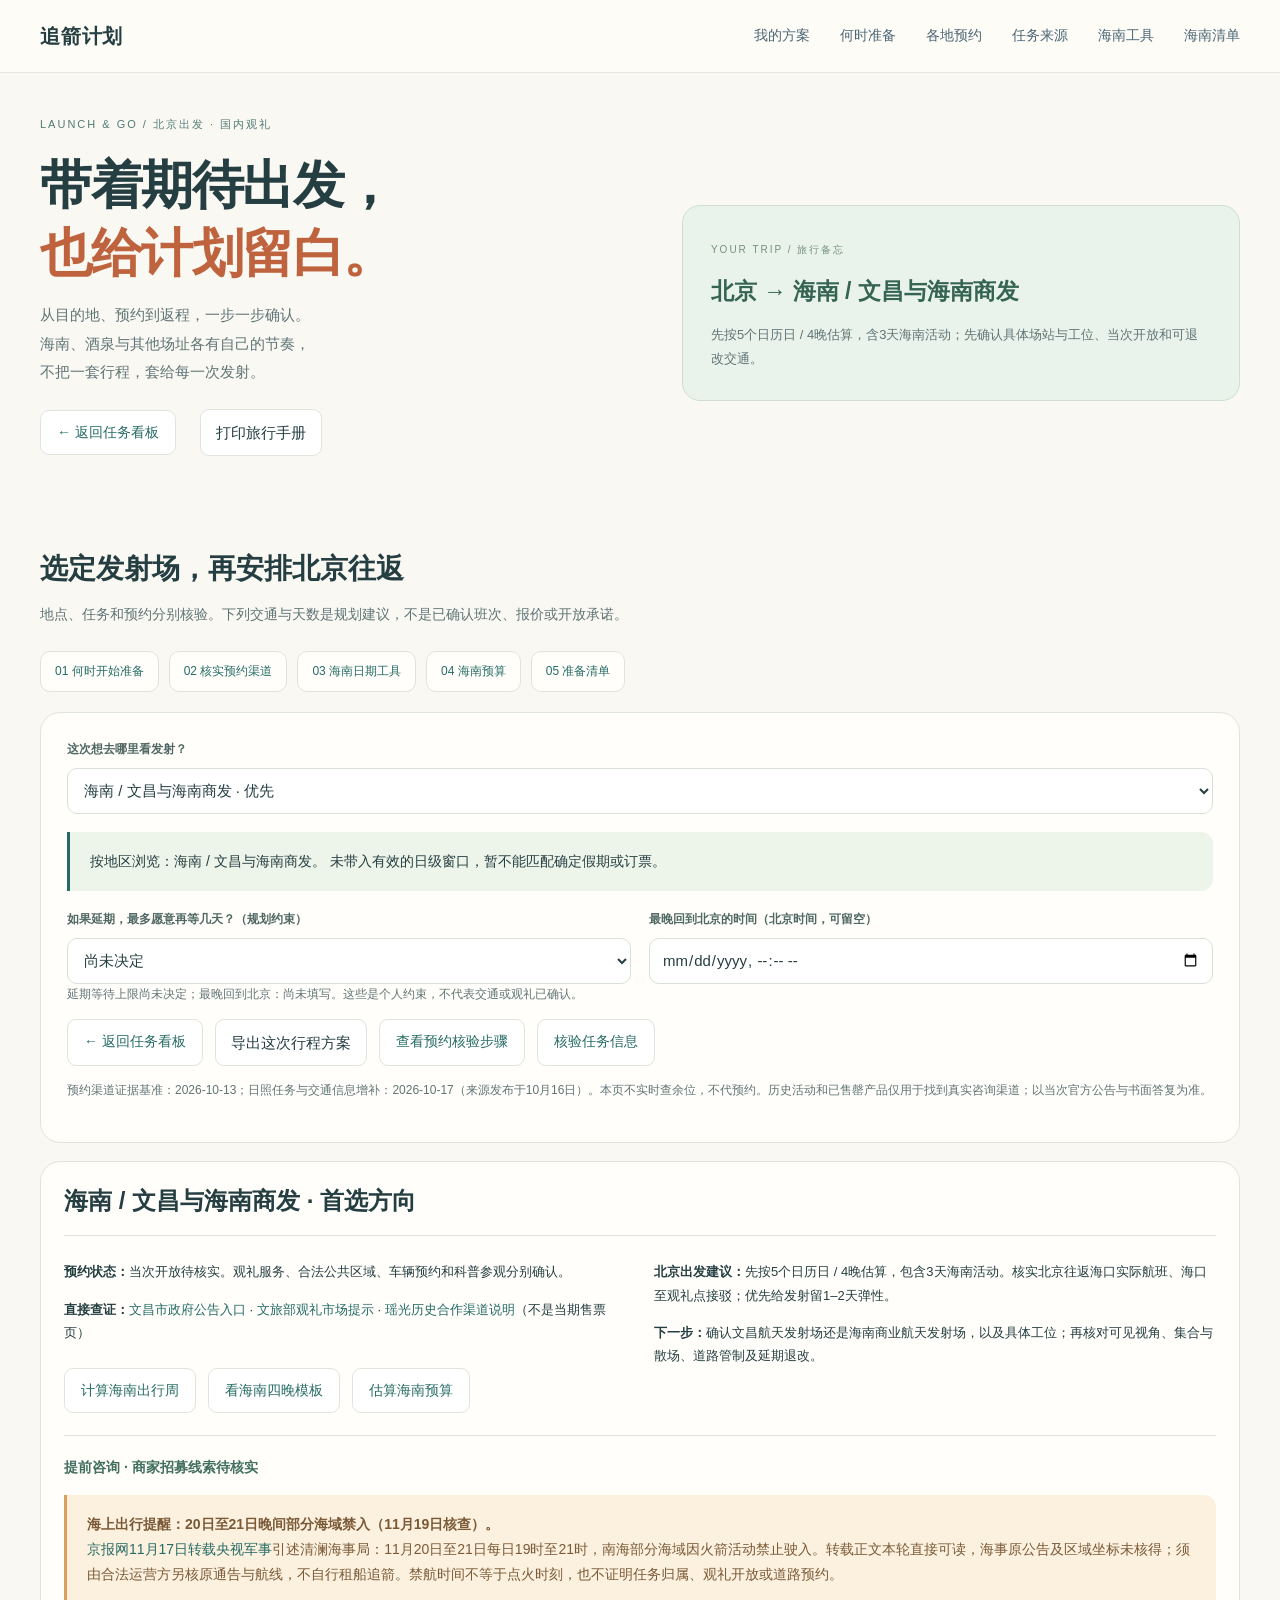
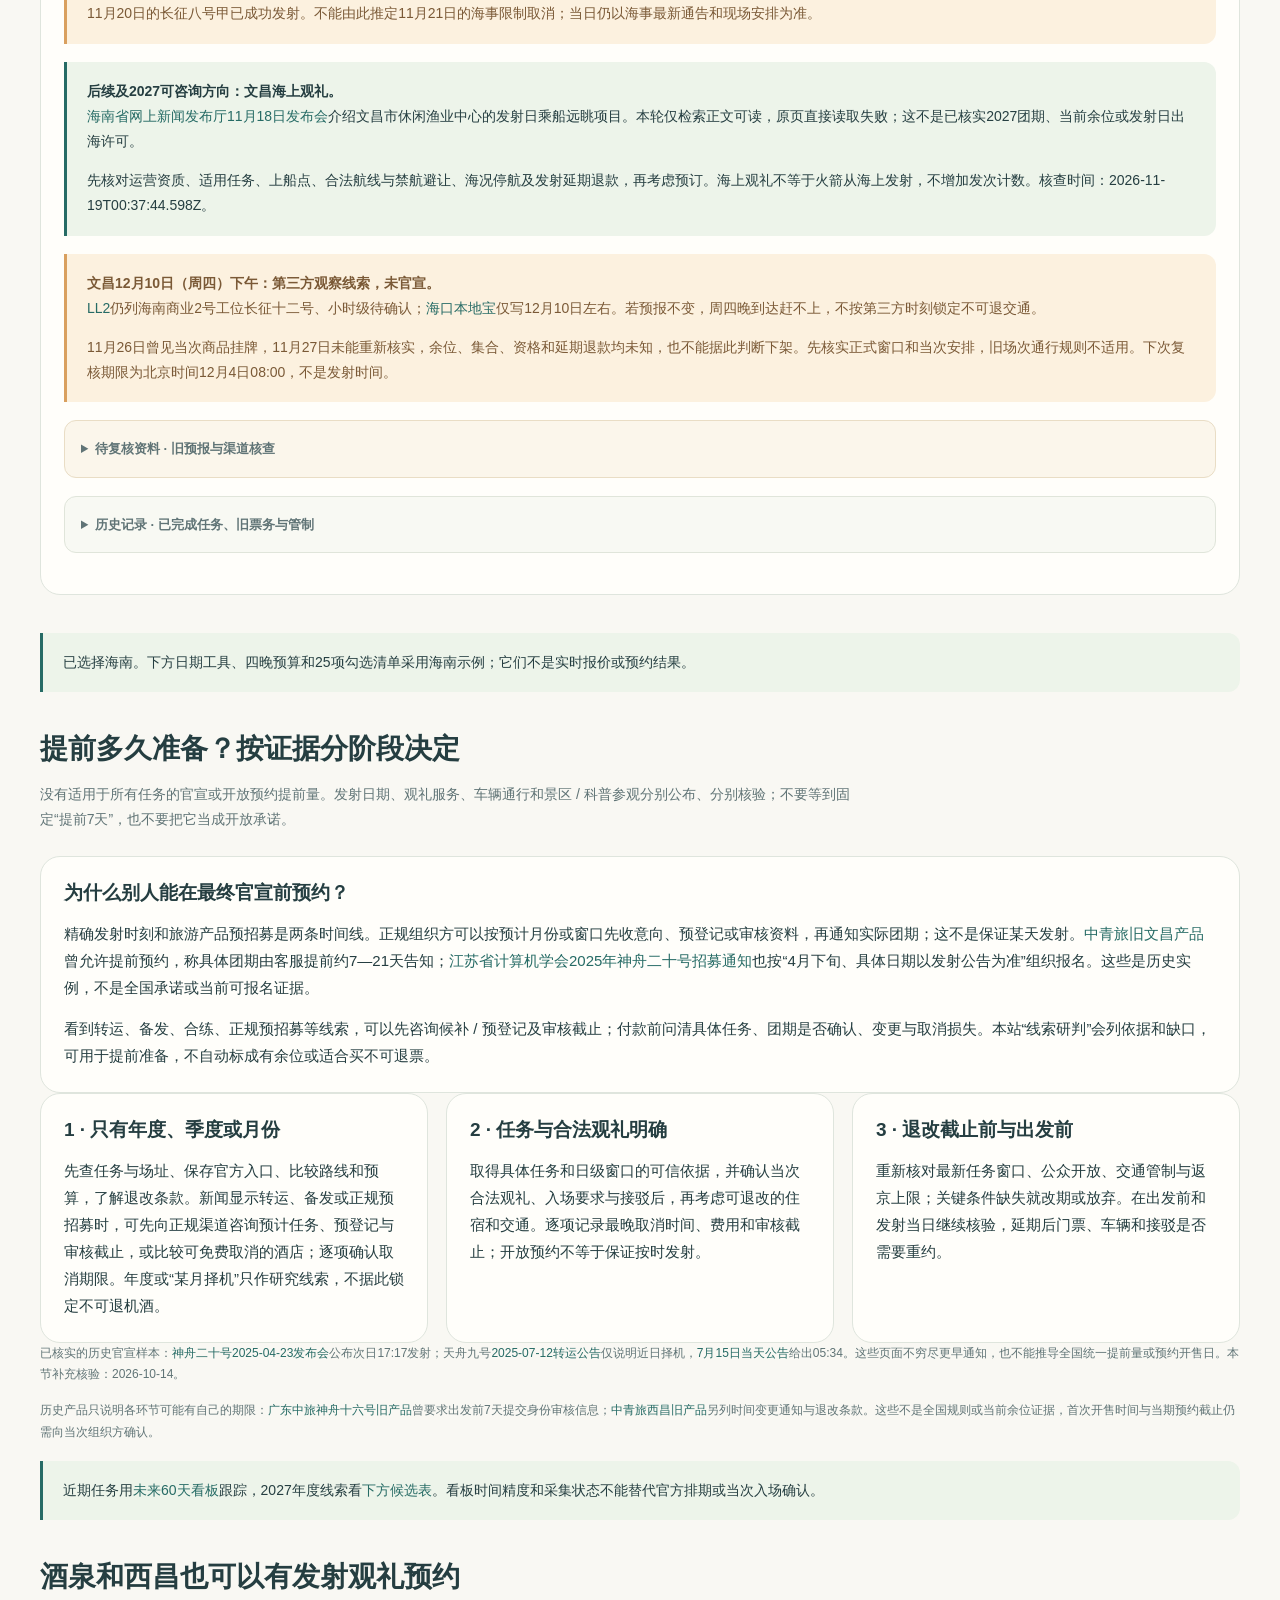
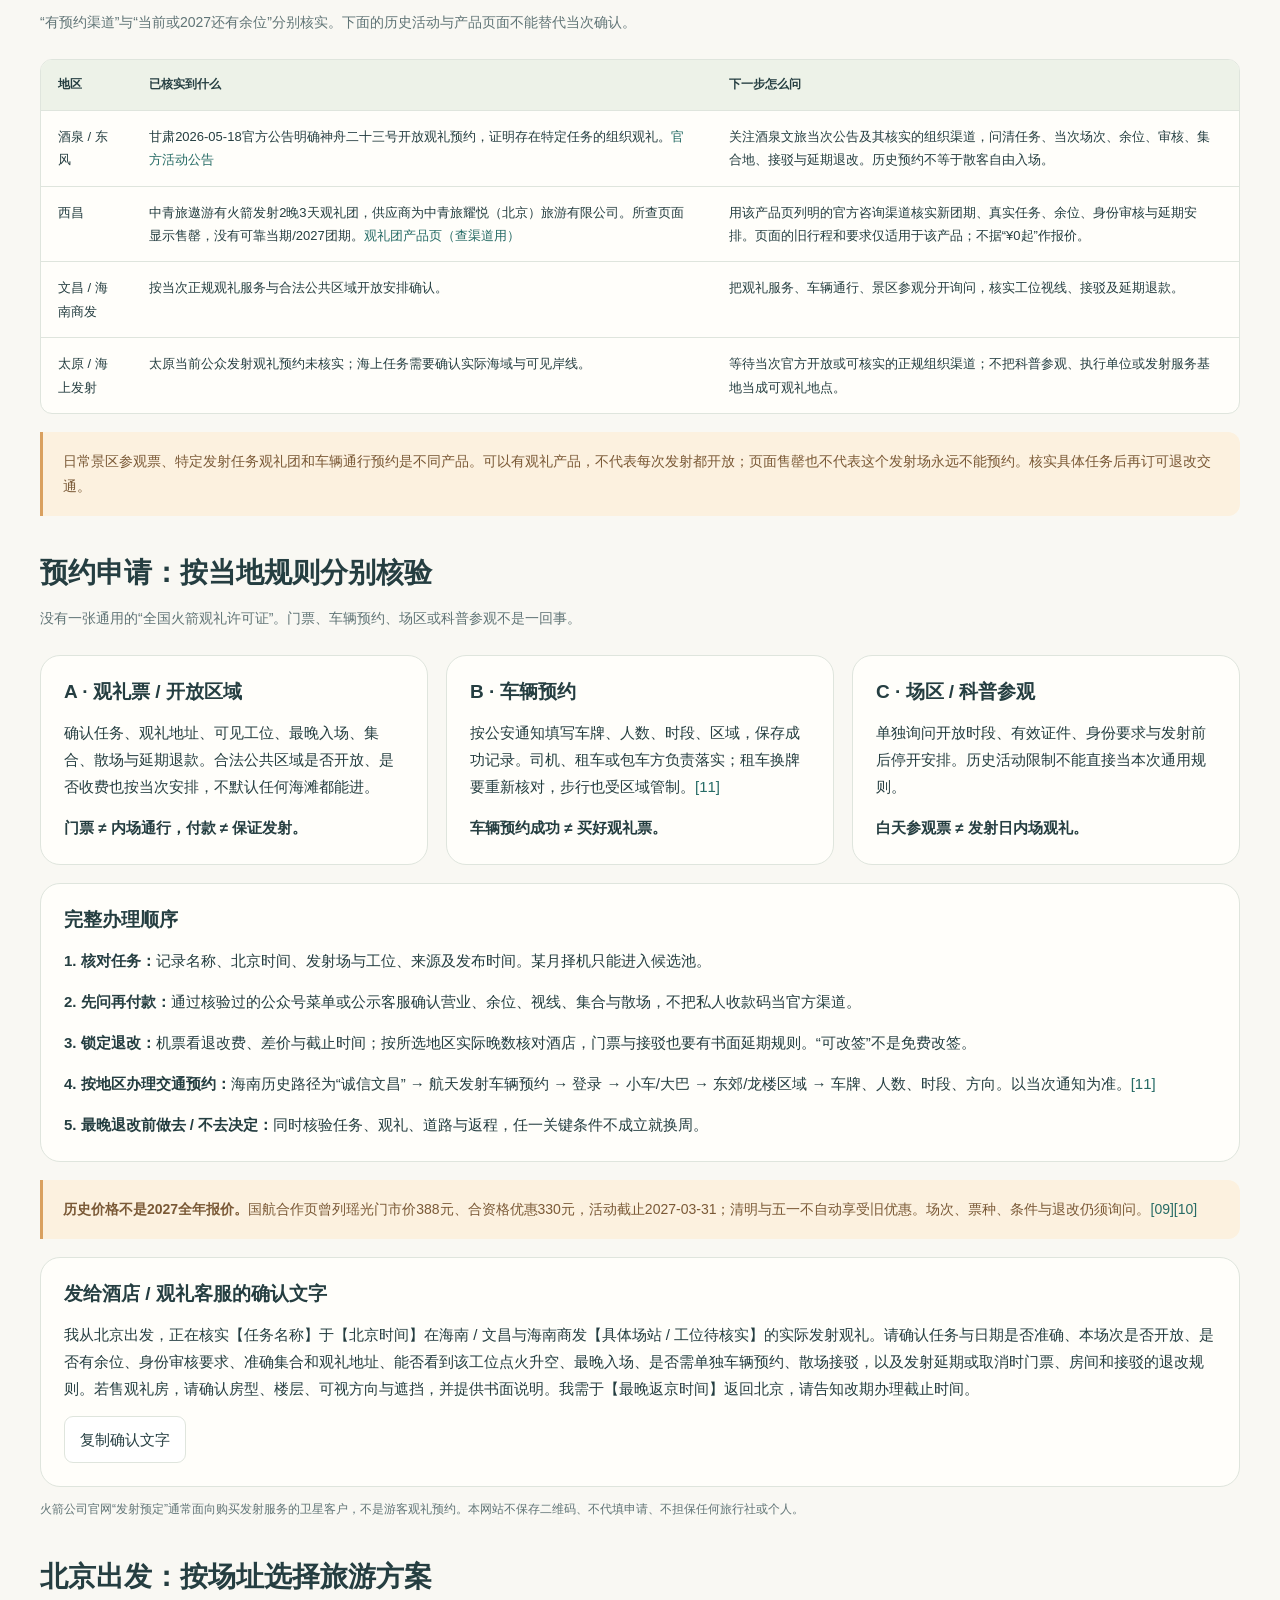
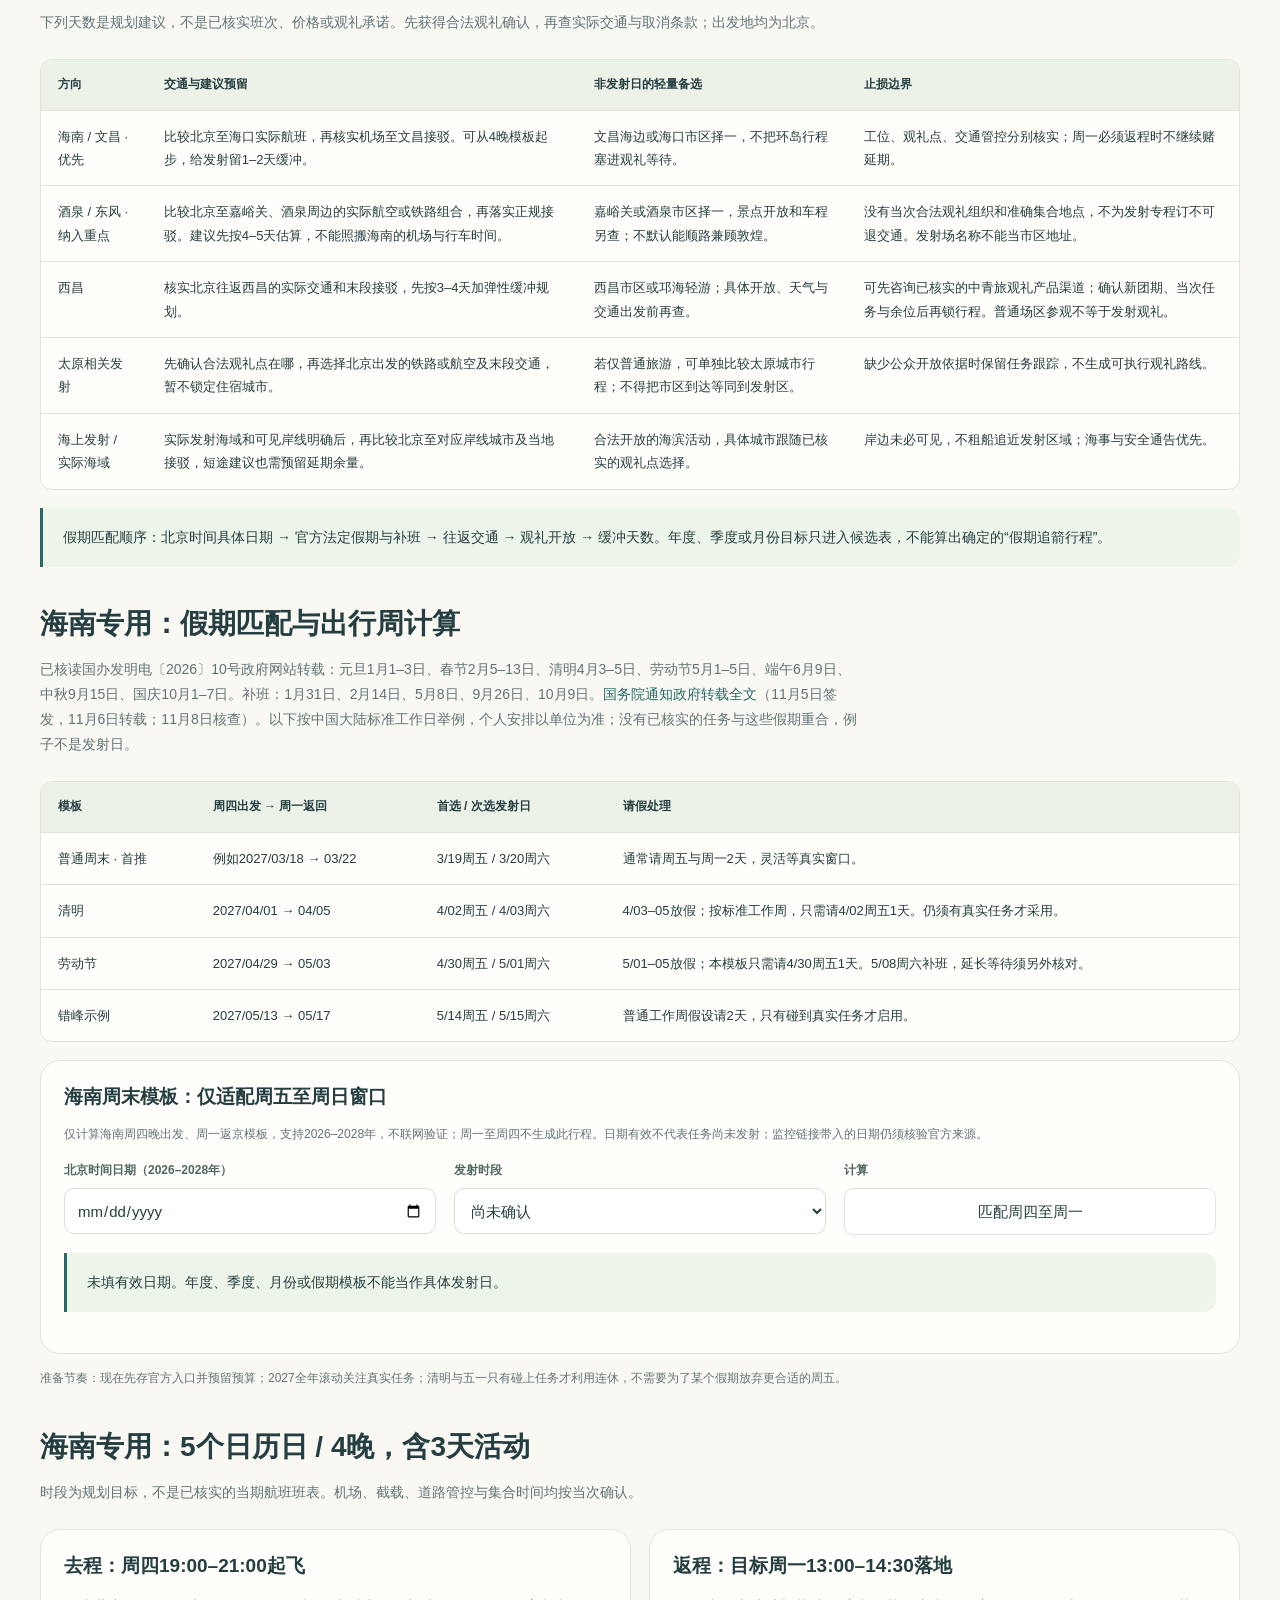
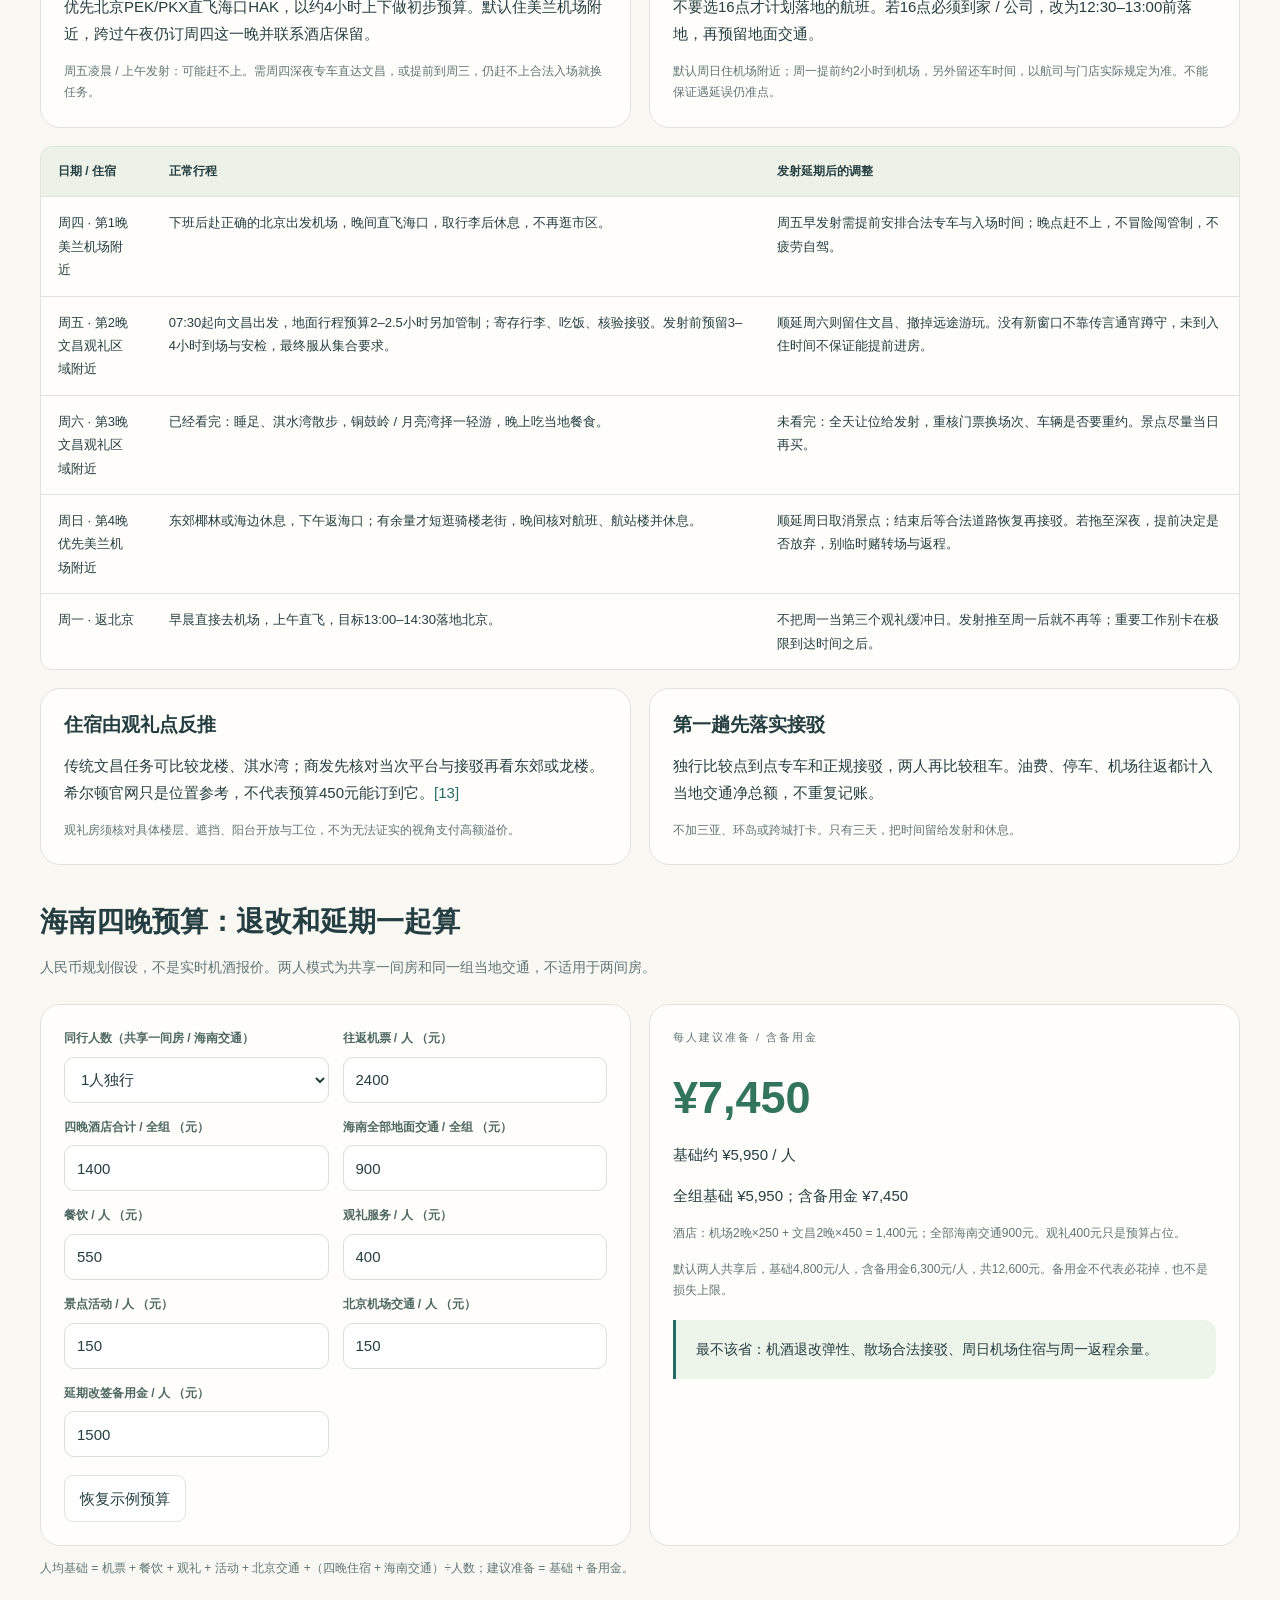
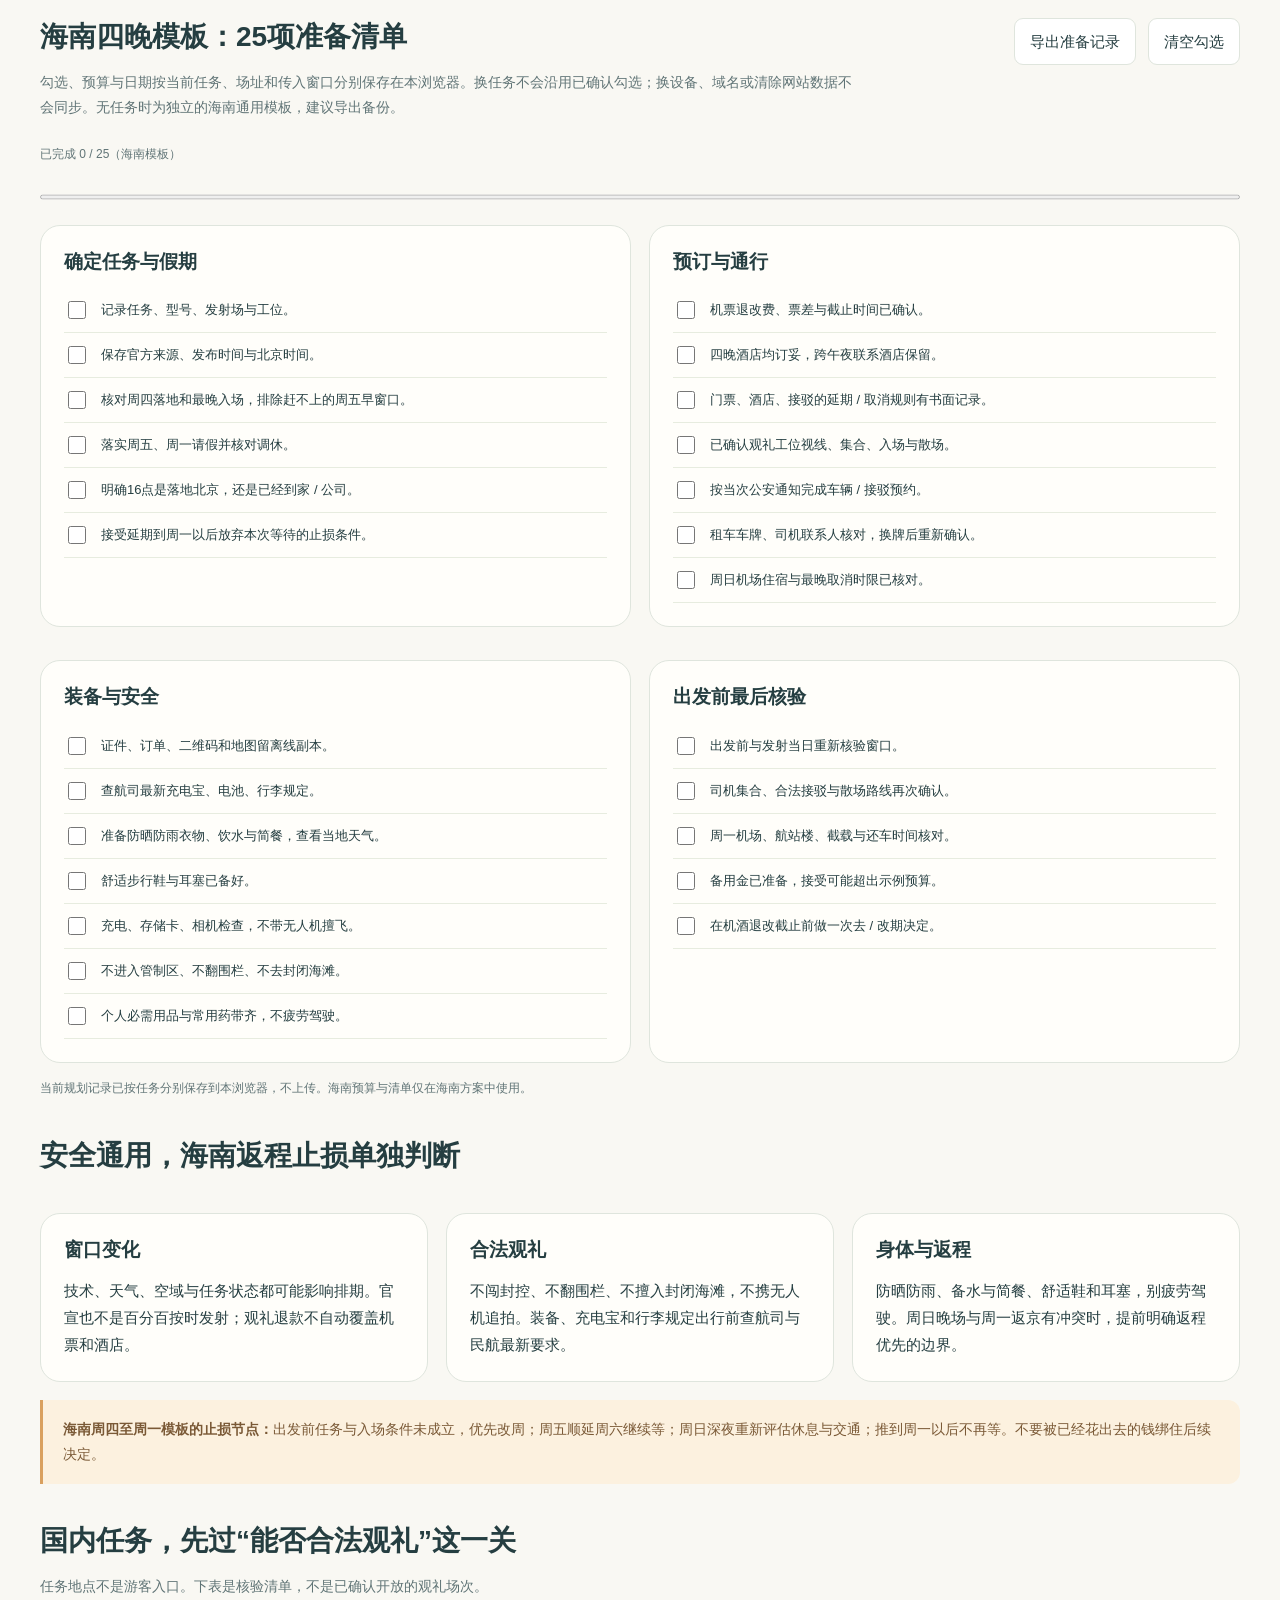
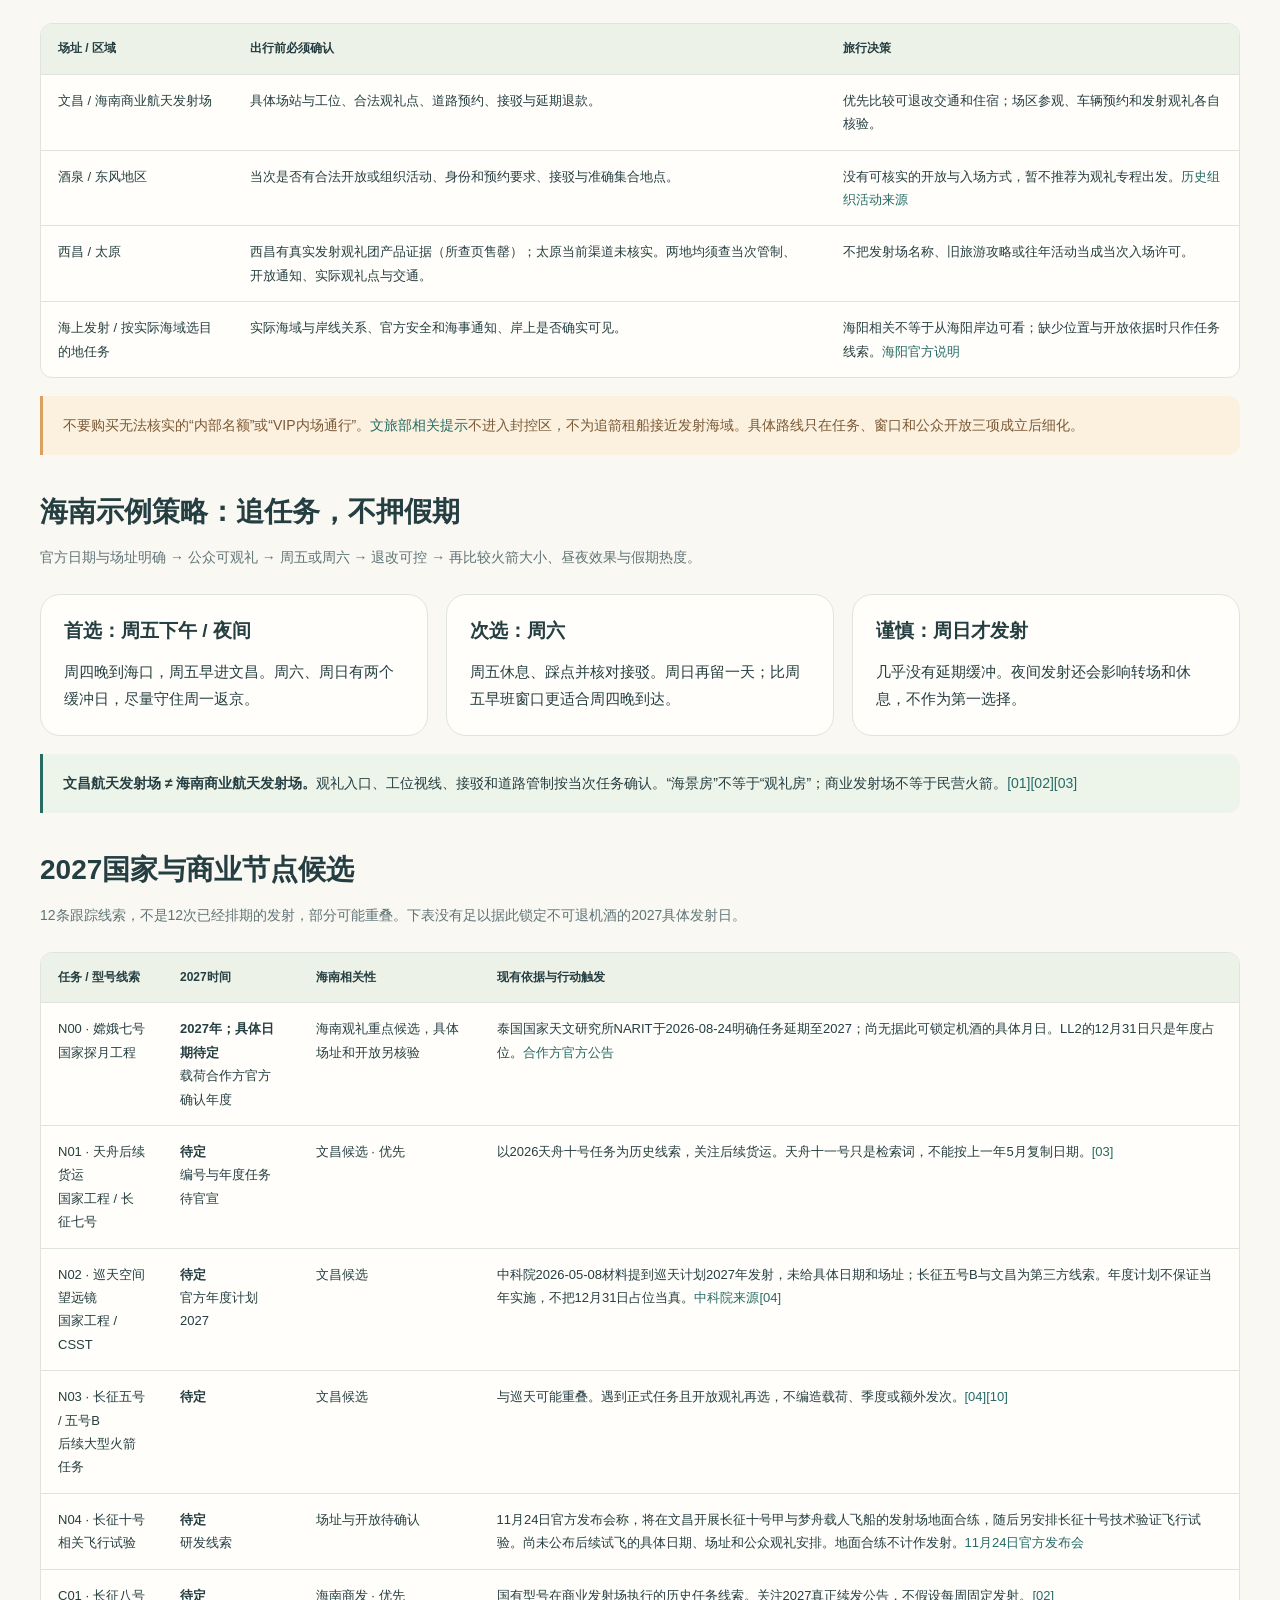
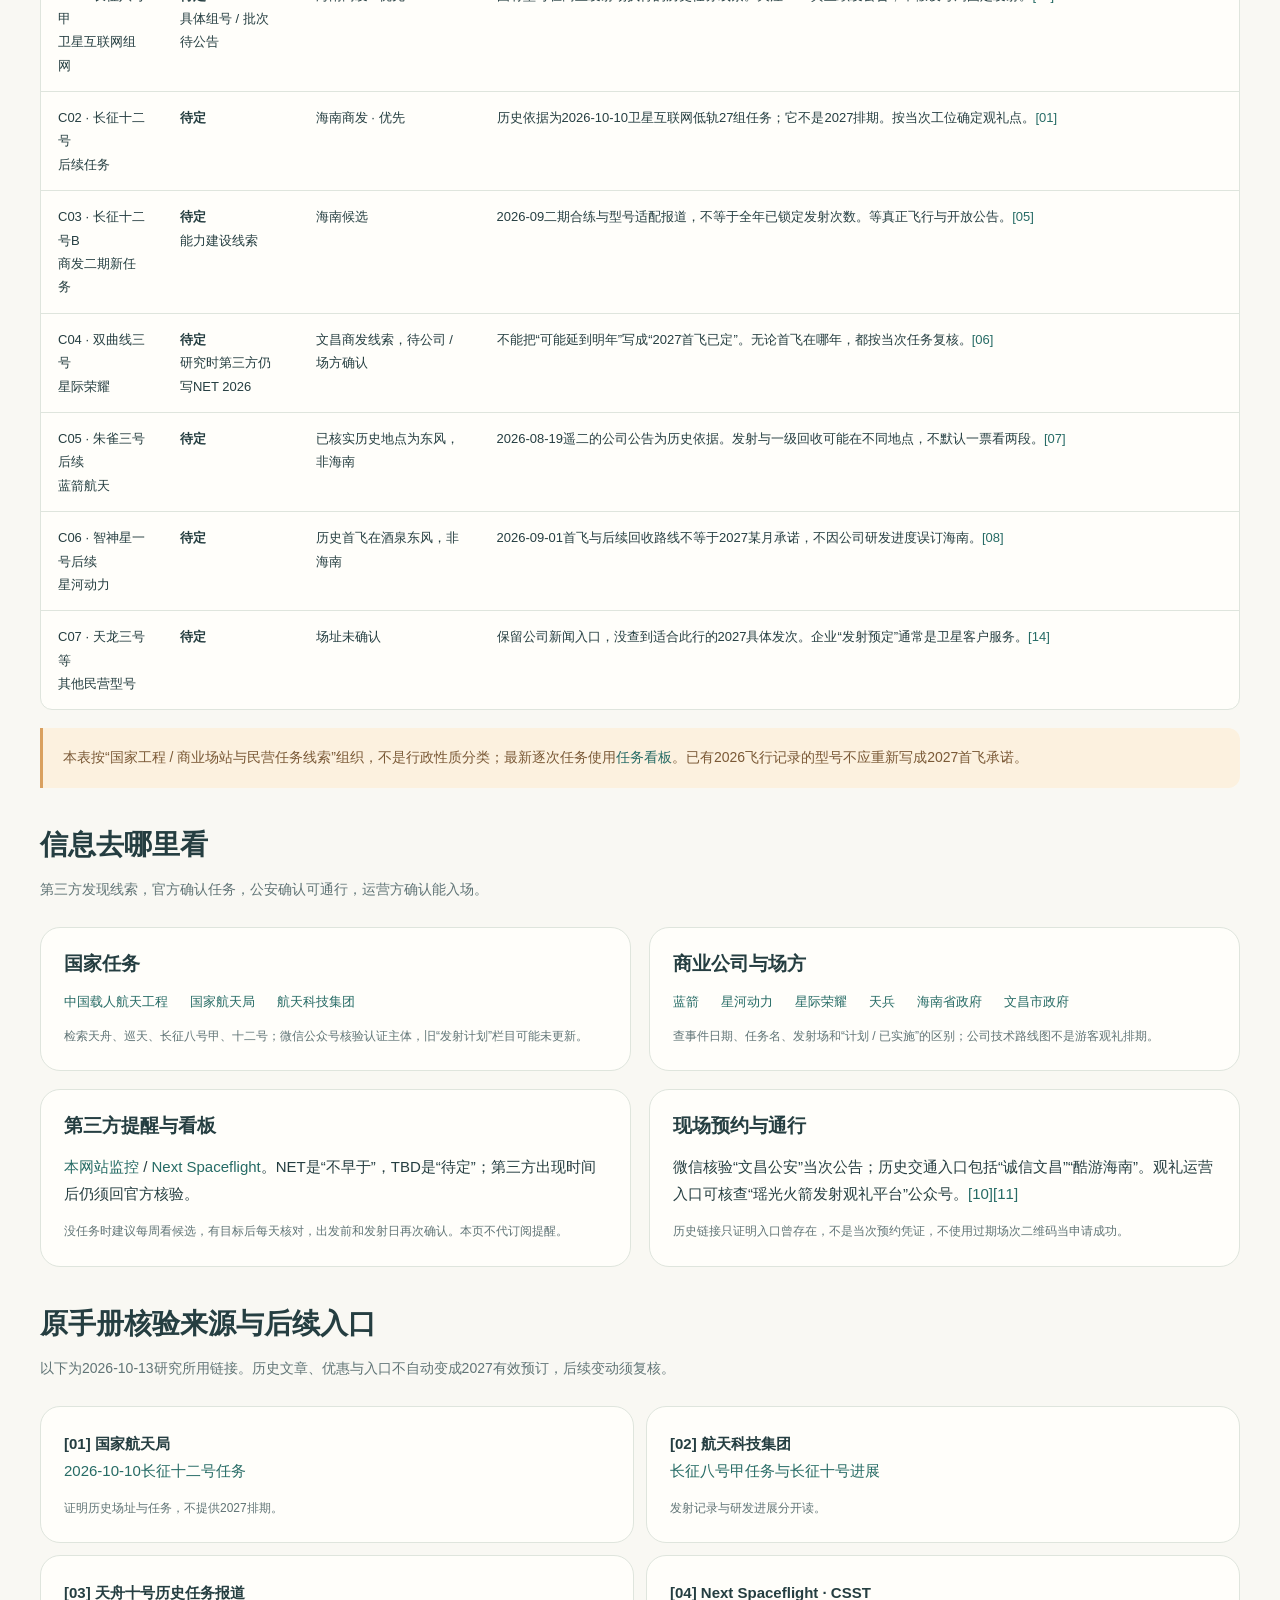
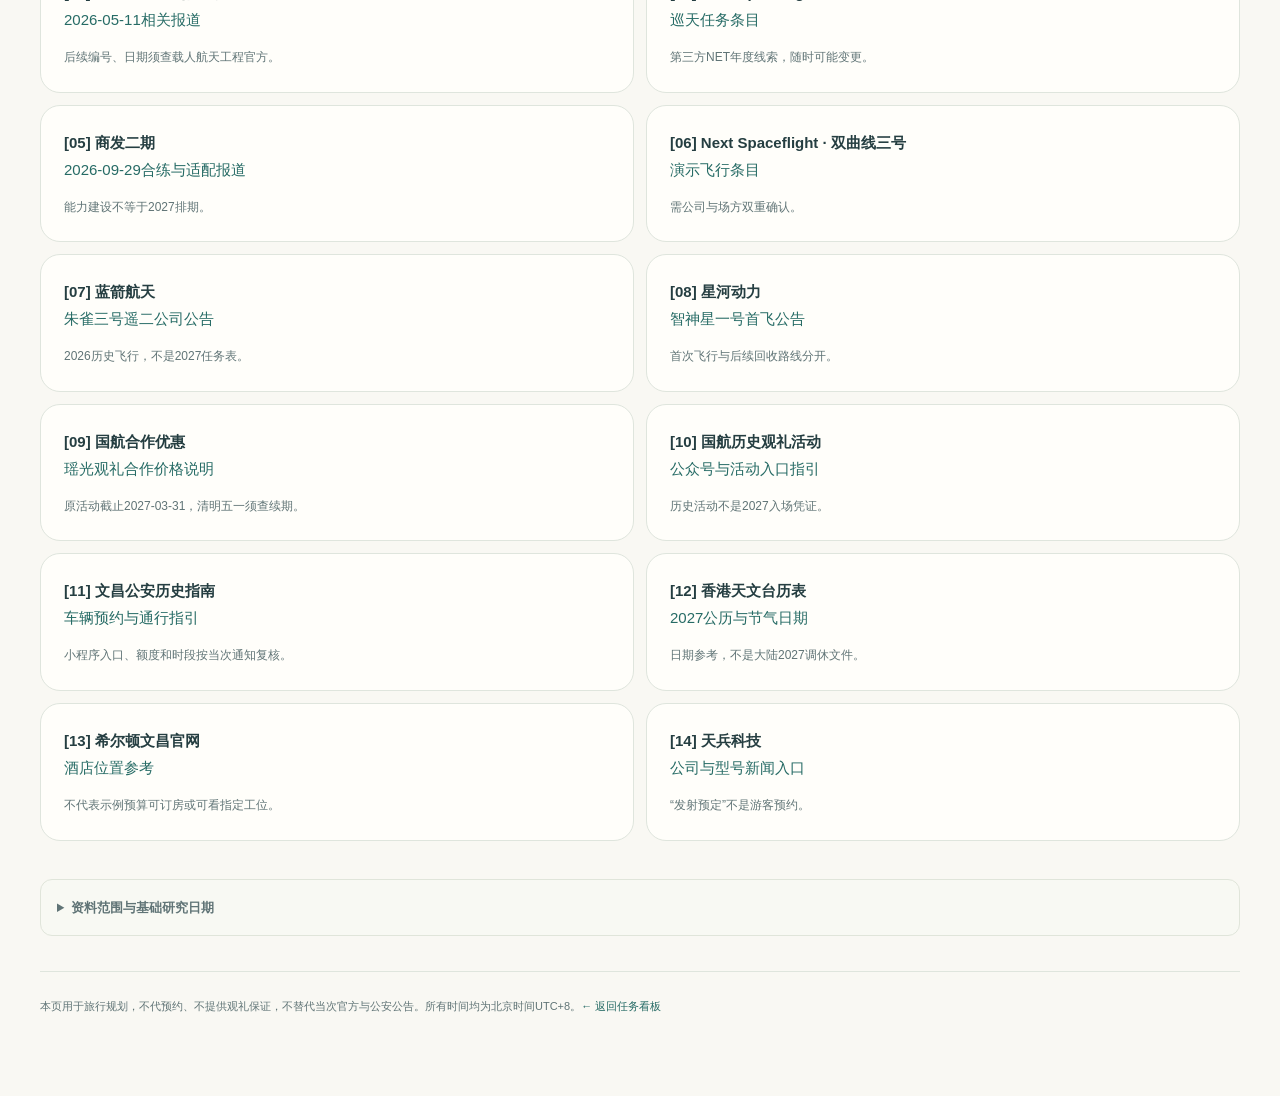
==== commit 09dc8d64: "docs: confirm Xichang launch and recheck December Wenchang lead" ====
--- a/guide.html
+++ b/guide.html
@@ -19,7 +19,7 @@
 <div class="grid2"><div><p><b>预约状态：</b>当次开放待核实。观礼服务、合法公共区域、车辆预约和科普参观分别确认。</p><p><b>直接查证：</b><a href="https://wenchang.hainan.gov.cn/" target="_blank" rel="noopener noreferrer">文昌市政府公告入口</a> · <a href="https://www.mct.gov.cn/whzx/qgwhxxlb/hn_7734/202408/t20240826_954860.htm" target="_blank" rel="noopener noreferrer">文旅部观礼市场提示</a> · <a href="https://webresource.airchina.com.cn/zh-CN/content/c/2026-05-20/29273.shtml" target="_blank" rel="noopener noreferrer">瑶光历史合作渠道说明</a>（不是当期售票页）</p></div><div><p><b>北京出发建议：</b>先按5个日历日 / 4晚估算，包含3天海南活动。核实北京往返海口实际航班、海口至观礼点接驳；优先给发射留1–2天弹性。</p><p><b>下一步：</b>确认文昌航天发射场还是海南商业航天发射场，以及具体工位；再核对可见视角、集合与散场、道路管制及延期退改。</p></div></div>
 <div class="actions"><a class="button-link" href="#calendar">计算海南出行周</a><a class="button-link" href="#itinerary">看海南四晚模板</a><a class="button-link" href="#budget">估算海南预算</a></div>
 <div class="current-leads"><h4>提前咨询 · 商家招募线索待核实</h4><div class="note warn" id="hainan-nov20-maritime"><b>海上出行提醒：20日至21日晚间部分海域禁入（11月19日核查）。</b><p><a href="https://xinwen.bjd.com.cn/content/s6afbb3c6e4b0e42f8f0302a5.html" target="_blank" rel="noopener noreferrer">京报网11月17日转载央视军事</a>引述清澜海事局：11月20日至21日每日19时至21时，南海部分海域因火箭活动禁止驶入。转载正文本轮直接可读，海事原公告及区域坐标未核得；须由合法运营方另核原通告与航线，不自行租船追箭。禁航时间不等于点火时刻，也不证明任务归属、观礼开放或道路预约。</p><p>11月20日的长征八号甲已成功发射。不能由此推定11月21日的海事限制取消；当日仍以海事最新通告和现场安排为准。</p></div><div class="note" id="hainan-sea-viewing-lead"><b>后续及2027可咨询方向：文昌海上观礼。</b><p><a href="https://hnxwfbt.hinews.cn/xinwen/show-3425.html" target="_blank" rel="noopener noreferrer">海南省网上新闻发布厅11月18日发布会</a>介绍文昌市休闲渔业中心的发射日乘船远眺项目。本轮仅检索正文可读，原页直接读取失败；这不是已核实2027团期、当前余位或发射日出海许可。</p><p>先核对运营资质、适用任务、上船点、合法航线与禁航避让、海况停航及发射延期退款，再考虑预订。海上观礼不等于火箭从海上发射，不增加发次计数。核查时间：2026-11-19T00:37:44.598Z。</p></div></div>
-<details class="archive archive-caution"><summary>待复核资料 · 旧预报与渠道核查</summary><p class="archive-intro">以下保留原核查日期和限制，不是本轮新核验，不据此锁定不可退行程。最新任务请先看<a href="./?horizon=60#launch-monitor">近期发射列表</a>。</p><div class="note warn" id="hainan-nov20-lead"><b>第三方预报背景（原核查2026-10-31，复核已过期）：</b><p><a href="https://ll.thespacedevs.com/2.3.0/launches/a2975167-7c6f-4403-99e1-b40df17c8140/" target="_blank" rel="noopener noreferrer">LL2长征八号甲</a>列有11月20日（周五）晚间、海南商业1号工位；<a href="https://ll.thespacedevs.com/2.3.0/launches/5ce59e3a-c343-430f-ae4e-e608ba536754/" target="_blank" rel="noopener noreferrer">LL2长征十二号</a>新列11月24日（周二）下午、商业2号工位。均为小时级TBC预报，载荷组号待定，依据10月30日22:17 UTC成功快照；原始API未能独立抓取。未核实官方日级窗口或当次观礼开放，不能当作两场必定连续可看。</p><p>原复核期限11月2日08:00北京时间已过，旧筹备建议降级为待核线索，不自动续期。11月5日仅核对仓库11月4日23:39 UTC完整LL2快照仍列这两个目标，直接读取原始API失败，未取得新增官方窗口或当次预约证据。先咨询任务、工位视角、资格审核、准确集合、接驳和延期退款；不能沿用其他任务票务。20日仍只是第三方周五目标，24日为周二且晚于原周一返京上限，不能据此安排连续两场或默认延长行程。</p><p>11月21日复核：20日一场已完成，见历史记录。<a href="https://github.com/StupidYang/Rocket-Launch-Tourism-Planning/commit/0eefad68ed6e33ecc21c72440ecb654aed6ce7b7" target="_blank" rel="noopener noreferrer">11月20日LL2快照更新</a>将长征十二号的小时级目标从11月24日移至12月10日（周四）下午，正式日期及当次观礼未核实。不再把24日作为当前目标，也不要按10日买不可退票。</p></div></details><details class="archive history-archive"><summary>历史记录 · 已完成任务、旧票务与管制</summary><p class="archive-intro">只作来源留存，不能用于后续场次。展开查看当时公告、核查结果及适用范围。</p><div class="note" id="hainan-nov20-outcome"><b>已完成：长征八号甲 · 卫星互联网低轨30组。</b><p><a href="https://www3.xinhuanet.com/20261120/da600aa6b4e94c90a93b2dd59f9081f3/c.html" target="_blank" rel="noopener noreferrer">新华社11月20日报道及现场照片</a>确认，北京时间19:59在海南商业航天发射场成功发射，卫星顺利入轨。下面的11月20日车辆预约、道路管制、接驳、临时禁飞和观礼商品均为历史资料，不能用于后续任务。不能由发射完成推定其他管制解除。核查时间：2026-11-21T00:22:32.264Z。</p></div><div class="note warn" id="hainan-nov20-traffic"><b>仅适用2026年11月20日：车辆预约与交通管制（11月19日补核）。</b><p>北京时间14:00–22:00管制G360文临线6.2公里至清澜大桥红绿灯路口段、X183乌东线、东郊环岛旅游公路及转运路一期等。14:00–20:10，汽车经建华山圩椰林壹号路口向北往椰林壹号观景台，或经龙楼法庭路口进入龙楼圩，须预约；指定路段禁止路边停车。18:00–20:10部分路段另需专门通行证，19:30–20:10部分路段禁止所有车辆和行人通行，预约不豁免这些限制，详见<a href="https://www.hndnews.com/p/764938.html" target="_blank" rel="noopener noreferrer">文昌公安11月18日通告转载</a>。</p><p>按<a href="https://feng.ifeng.com/c/8yAG2LfVLAu" target="_blank" rel="noopener noreferrer">文昌发布完整转载</a>：微信“酷游海南”→服务→航天发射车辆预约，或“诚信文昌”→航天发射车辆预约，选车型、管控区域和时段；成功记录供现场核查。旅游大巴另走专用预约，须18:00前进入龙楼，且不得进入东郊环岛旅游公路。公告限量不等于当前余量，本轮未登录小程序核库存。</p><p>文昌动车站两条航天专线分别往椰林1号观景台、瑶光火箭发射观礼平台，公布全程票价9元；返程上车点同下车点，任务结束后10分钟起滚动发班，不承诺具体返程时刻。车辆通行、公交乘车与观礼席位分开确认，未核实门票余位或延期退款；管控时间不确认点火时间。</p><p>两篇转载本轮直接可读，未取得政府网站原页。仅限上述日期及公告范围，20日22:00后只作历史参考，不据截止时间推定已解封；如调整以公安和交通现场通知为准，后续任务必须另查新公告。核查：2026-11-19T07:54:28.033Z。</p></div><div class="note warn" id="hainan-nov20-no-fly"><b>文昌临时禁飞提醒（11月18日核查）。</b><p>据<a href="https://www.hndnews.com/p/764682.html" target="_blank" rel="noopener noreferrer">文昌政府通告转载的检索正文</a>，北京时间11月17日18:00至11月20日24:00，龙楼、东郊、文教全域禁止无人机、风筝、孔明灯等低慢小航空器和空飘物活动；市内其他区域禁止施放可能影响飞行安全的空飘物。去现场不要自行航拍或放飞。</p><p>政府原文与转载原页本轮未能直接取得；禁飞不确认20日发射，也不等于车辆预约或观礼开放。11月19日已补核20日车辆预约指南（见本节交通通告），不能沿用9日通告。核查时间：2026-11-18T00:54:27.041Z。</p></div><div class="note warn" id="hainan-nov20-booking"><b>11月20日海南观礼商品线索（2026-11-12核查，非官方窗口）。</b><p><a href="https://piao.qunar.com/daytrip/detail_3992462.html?productId=4052681949&amp;st=[base64]%3D%3D" target="_blank" rel="noopener noreferrer">去哪儿瑶光商品带参数版本</a>标题和正文写11月20日晚间约20时择机、长征八号、海南商业航天发射场，琼海出发、转APP下单。仅可据此提前咨询：未核实供应商履约身份、实时余位或官方发射窗口，不能把商家时刻当点火确认，也不能自动等同LL2长征八号甲的同一任务。</p><details><summary>资格、退改与仍须确认的事项</summary><p>页面列成人14–80岁、儿童5–13岁，携下单证件集合；使用日前一天19:00预订截止，不等于身份审核截止。含车辆、瑶光首道票和司机，不含上门接送及午餐；准确集合时间、地点、当次观礼位置与审核条件待书面确认。</p><p>通用退改：使用日前一天12:00前申请免手续费，其后至23:59扣50%，再后不可退。发射延期专项退款未明，不能理解为延期免费退。若最终使用日确为20日，通用免手续费节点在19日中午，早于预订截止；付款前以当次订单及书面条款重新核对。</p><p>页面发布时间未知；核查时间2026-11-12T00:47:43.970Z。裸链接仍显示11月9日旧版，存在版本冲突，不据任一缓存确认库存。11月14日08:00北京时间前复核，逾期未获新证据只作待核背景。先问任务、席位、审核、集合与延期退款，再考虑有明确取消截止的住宿；机票待窗口与席位核实后权衡退改损失。20日是周五只是商家目标，能否衔接周末仍待确认。</p><p>11月17日复核：带参数页面仍可读，但抓取版本标为4天前；裸链接本轮无可读正文。没有核实最新库存、适用场次或当次订单条款，旧复核期限不延长，以上继续作为待核咨询背景。</p></details></div><div class="note warn" id="hainan-nov9-traffic"><b>本场交通通告历史记录（原核查2026-11-08；2026-11-09归档）：</b><p>通告记载的06:30结束点已过，仅保留历史依据，不确认现场已恢复通行；以公安现场安排为准。后续任务须查新公告，旧预约不通用。</p><p>11月9日00:00–06:30北京时间，G360文临线6.2公里至清澜大桥红绿灯路口段、X183乌东线、东郊环岛旅游公路及转运路一期实施交通管制。00:00–04:30，未经预约汽车不能经建华山圩椰林1号路口向北往观景台方向，或经龙楼法庭路口进入龙楼圩。禁止路边停车；旅游大巴禁止进入东郊环岛旅游公路，危险品及核载5吨以上货车等按通告限制。以公安现场调整为准。</p><p>依据海南日报客户端报道的检索正文（11月6日22:41椰网转载；公安通告发布于11月6日），转载原页直接打开失败。报道提供扫码预约指引，但本轮未验证二维码入口、实时名额或截止时间。车辆预约不是观礼票，也不能据道路管控推算点火时刻。 <a href="https://www.hndnews.com/p/763869.html" target="_blank" rel="noopener noreferrer">海南日报客户端报道（椰网转载）</a>。本场旧路线、车辆预约及观礼票不能用于后续任务；重新确认新场次入口、预约与接驳。</p></div>
+<div class="note warn" id="hainan-dec10-lead"><b>文昌12月10日（周四）下午：第三方观察线索，未官宣。</b><p><a href="https://ll.thespacedevs.com/2.3.0/launches/5ce59e3a-c343-430f-ae4e-e608ba536754/" target="_blank" rel="noopener noreferrer">LL2</a>仍列海南商业2号工位长征十二号、小时级待确认；<a href="https://m.haikou.bendibao.com/news/45860.shtm?src=amap" target="_blank" rel="noopener noreferrer">海口本地宝</a>仅写12月10日左右。若预报不变，周四晚到达赶不上，不按第三方时刻锁定不可退交通。</p><p>11月26日曾见当次商品挂牌，11月27日未能重新核实，余位、集合、资格和延期退款均未知，也不能据此判断下架。先核实正式窗口和当次安排，旧场次通行规则不适用。下次复核期限为北京时间12月4日08:00，不是发射时间。</p></div><details class="archive archive-caution"><summary>待复核资料 · 旧预报与渠道核查</summary><p class="archive-intro">以下保留原核查日期和限制，不是本轮新核验，不据此锁定不可退行程。最新任务请先看<a href="./?horizon=60#launch-monitor">近期发射列表</a>。</p><div class="note warn" id="hainan-nov20-lead"><b>第三方预报背景（原核查2026-10-31，复核已过期）：</b><p><a href="https://ll.thespacedevs.com/2.3.0/launches/a2975167-7c6f-4403-99e1-b40df17c8140/" target="_blank" rel="noopener noreferrer">LL2长征八号甲</a>列有11月20日（周五）晚间、海南商业1号工位；<a href="https://ll.thespacedevs.com/2.3.0/launches/5ce59e3a-c343-430f-ae4e-e608ba536754/" target="_blank" rel="noopener noreferrer">LL2长征十二号</a>新列11月24日（周二）下午、商业2号工位。均为小时级TBC预报，载荷组号待定，依据10月30日22:17 UTC成功快照；原始API未能独立抓取。未核实官方日级窗口或当次观礼开放，不能当作两场必定连续可看。</p><p>原复核期限11月2日08:00北京时间已过，旧筹备建议降级为待核线索，不自动续期。11月5日仅核对仓库11月4日23:39 UTC完整LL2快照仍列这两个目标，直接读取原始API失败，未取得新增官方窗口或当次预约证据。先咨询任务、工位视角、资格审核、准确集合、接驳和延期退款；不能沿用其他任务票务。20日仍只是第三方周五目标，24日为周二且晚于原周一返京上限，不能据此安排连续两场或默认延长行程。</p><p>11月21日复核：20日一场已完成，见历史记录。<a href="https://github.com/StupidYang/Rocket-Launch-Tourism-Planning/commit/0eefad68ed6e33ecc21c72440ecb654aed6ce7b7" target="_blank" rel="noopener noreferrer">11月20日LL2快照更新</a>将长征十二号的小时级目标从11月24日移至12月10日（周四）下午，正式日期及当次观礼未核实。不再把24日作为当前目标，也不要按10日买不可退票。</p></div></details><details class="archive history-archive"><summary>历史记录 · 已完成任务、旧票务与管制</summary><p class="archive-intro">只作来源留存，不能用于后续场次。展开查看当时公告、核查结果及适用范围。</p><div class="note" id="hainan-nov20-outcome"><b>已完成：长征八号甲 · 卫星互联网低轨30组。</b><p><a href="https://www3.xinhuanet.com/20261120/da600aa6b4e94c90a93b2dd59f9081f3/c.html" target="_blank" rel="noopener noreferrer">新华社11月20日报道及现场照片</a>确认，北京时间19:59在海南商业航天发射场成功发射，卫星顺利入轨。下面的11月20日车辆预约、道路管制、接驳、临时禁飞和观礼商品均为历史资料，不能用于后续任务。不能由发射完成推定其他管制解除。核查时间：2026-11-21T00:22:32.264Z。</p></div><div class="note warn" id="hainan-nov20-traffic"><b>仅适用2026年11月20日：车辆预约与交通管制（11月19日补核）。</b><p>北京时间14:00–22:00管制G360文临线6.2公里至清澜大桥红绿灯路口段、X183乌东线、东郊环岛旅游公路及转运路一期等。14:00–20:10，汽车经建华山圩椰林壹号路口向北往椰林壹号观景台，或经龙楼法庭路口进入龙楼圩，须预约；指定路段禁止路边停车。18:00–20:10部分路段另需专门通行证，19:30–20:10部分路段禁止所有车辆和行人通行，预约不豁免这些限制，详见<a href="https://www.hndnews.com/p/764938.html" target="_blank" rel="noopener noreferrer">文昌公安11月18日通告转载</a>。</p><p>按<a href="https://feng.ifeng.com/c/8yAG2LfVLAu" target="_blank" rel="noopener noreferrer">文昌发布完整转载</a>：微信“酷游海南”→服务→航天发射车辆预约，或“诚信文昌”→航天发射车辆预约，选车型、管控区域和时段；成功记录供现场核查。旅游大巴另走专用预约，须18:00前进入龙楼，且不得进入东郊环岛旅游公路。公告限量不等于当前余量，本轮未登录小程序核库存。</p><p>文昌动车站两条航天专线分别往椰林1号观景台、瑶光火箭发射观礼平台，公布全程票价9元；返程上车点同下车点，任务结束后10分钟起滚动发班，不承诺具体返程时刻。车辆通行、公交乘车与观礼席位分开确认，未核实门票余位或延期退款；管控时间不确认点火时间。</p><p>两篇转载本轮直接可读，未取得政府网站原页。仅限上述日期及公告范围，20日22:00后只作历史参考，不据截止时间推定已解封；如调整以公安和交通现场通知为准，后续任务必须另查新公告。核查：2026-11-19T07:54:28.033Z。</p></div><div class="note warn" id="hainan-nov20-no-fly"><b>文昌临时禁飞提醒（11月18日核查）。</b><p>据<a href="https://www.hndnews.com/p/764682.html" target="_blank" rel="noopener noreferrer">文昌政府通告转载的检索正文</a>，北京时间11月17日18:00至11月20日24:00，龙楼、东郊、文教全域禁止无人机、风筝、孔明灯等低慢小航空器和空飘物活动；市内其他区域禁止施放可能影响飞行安全的空飘物。去现场不要自行航拍或放飞。</p><p>政府原文与转载原页本轮未能直接取得；禁飞不确认20日发射，也不等于车辆预约或观礼开放。11月19日已补核20日车辆预约指南（见本节交通通告），不能沿用9日通告。核查时间：2026-11-18T00:54:27.041Z。</p></div><div class="note warn" id="hainan-nov20-booking"><b>11月20日海南观礼商品线索（2026-11-12核查，非官方窗口）。</b><p><a href="https://piao.qunar.com/daytrip/detail_3992462.html?productId=4052681949&amp;st=[base64]%3D%3D" target="_blank" rel="noopener noreferrer">去哪儿瑶光商品带参数版本</a>标题和正文写11月20日晚间约20时择机、长征八号、海南商业航天发射场，琼海出发、转APP下单。仅可据此提前咨询：未核实供应商履约身份、实时余位或官方发射窗口，不能把商家时刻当点火确认，也不能自动等同LL2长征八号甲的同一任务。</p><details><summary>资格、退改与仍须确认的事项</summary><p>页面列成人14–80岁、儿童5–13岁，携下单证件集合；使用日前一天19:00预订截止，不等于身份审核截止。含车辆、瑶光首道票和司机，不含上门接送及午餐；准确集合时间、地点、当次观礼位置与审核条件待书面确认。</p><p>通用退改：使用日前一天12:00前申请免手续费，其后至23:59扣50%，再后不可退。发射延期专项退款未明，不能理解为延期免费退。若最终使用日确为20日，通用免手续费节点在19日中午，早于预订截止；付款前以当次订单及书面条款重新核对。</p><p>页面发布时间未知；核查时间2026-11-12T00:47:43.970Z。裸链接仍显示11月9日旧版，存在版本冲突，不据任一缓存确认库存。11月14日08:00北京时间前复核，逾期未获新证据只作待核背景。先问任务、席位、审核、集合与延期退款，再考虑有明确取消截止的住宿；机票待窗口与席位核实后权衡退改损失。20日是周五只是商家目标，能否衔接周末仍待确认。</p><p>11月17日复核：带参数页面仍可读，但抓取版本标为4天前；裸链接本轮无可读正文。没有核实最新库存、适用场次或当次订单条款，旧复核期限不延长，以上继续作为待核咨询背景。</p></details></div><div class="note warn" id="hainan-nov9-traffic"><b>本场交通通告历史记录（原核查2026-11-08；2026-11-09归档）：</b><p>通告记载的06:30结束点已过，仅保留历史依据，不确认现场已恢复通行；以公安现场安排为准。后续任务须查新公告，旧预约不通用。</p><p>11月9日00:00–06:30北京时间，G360文临线6.2公里至清澜大桥红绿灯路口段、X183乌东线、东郊环岛旅游公路及转运路一期实施交通管制。00:00–04:30，未经预约汽车不能经建华山圩椰林1号路口向北往观景台方向，或经龙楼法庭路口进入龙楼圩。禁止路边停车；旅游大巴禁止进入东郊环岛旅游公路，危险品及核载5吨以上货车等按通告限制。以公安现场调整为准。</p><p>依据海南日报客户端报道的检索正文（11月6日22:41椰网转载；公安通告发布于11月6日），转载原页直接打开失败。报道提供扫码预约指引，但本轮未验证二维码入口、实时名额或截止时间。车辆预约不是观礼票，也不能据道路管控推算点火时刻。 <a href="https://www.hndnews.com/p/763869.html" target="_blank" rel="noopener noreferrer">海南日报客户端报道（椰网转载）</a>。本场旧路线、车辆预约及观礼票不能用于后续任务；重新确认新场次入口、预约与接驳。</p></div>
 <div class="note warn" id="hainan-nov6-airspace"><p><b>本场空域通告历史记录（原核查2026-11-07；2026-11-09归档）：</b>通告记载的11月9日07:00结束点已过；不据此确认现场解封或获得飞行许可，也不适用于后续任务。文昌11月5日通告将原11月6日08:00到期的禁飞时段延长至11月9日07:00（北京时间），10月30日通告其他事项不变。该历史通告将龙楼、东郊、文教三镇全域列为核心禁飞区，其他区域禁止可能影响飞行安全的空飘物；不要为拍摄自行放飞。此为空域限制，不证明点火窗口、观礼席位或车辆通行预约，也不能凭截止时间默认获得飞行许可。</p><p><a href="https://www.hndnews.com/p/763778.html" target="_blank" rel="noopener noreferrer">椰网转载文昌市政府延期通告</a>：依据椰网（国际旅游岛商报网）可检索的政府通告转载正文，署名文昌市人民政府、落款11月5日，转载标注来源文昌市人民政府网及11月6日09:10；直接打开转载页失败，尚未独立核读政府原页。<a href="https://www.thepaper.cn/newsDetail_forward_34370965" target="_blank" rel="noopener noreferrer">10月30日原通告报道</a>所列时段为11月3日07:00至6日08:00，现按延期通知记录，不能沿用旧截止时间判断限制已经解除。后续出行重新核对是否有调整或新通告，禁飞、道路通行与观礼预约分别确认。</p></div>
 <div class="note" id="hainan-nov6-date-conflict"><b>已完成：长征十二号 · 卫星互联网低轨29组（2026-11-09核查）。</b><p><a href="https://www3.xinhuanet.com/20261109/c59381337ab24106a800be4d3baac43f/c.html" target="_blank" rel="noopener noreferrer">新华社11月9日报道</a>确认，北京时间11月9日04:24在海南商业航天发射场成功发射。<a href="https://ll.thespacedevs.com/2.3.0/launches/a2423132-f965-423f-8b03-6891b775dc54/?format=api" target="_blank" rel="noopener noreferrer">LL2同一稳定任务ID</a>已更新为该载荷、成功状态及实际时刻，旧11月6日和9日预测不再作为待发观礼线索。</p><p>新华社与<a href="https://finance.people.com.cn/n1/2026/1109/c1004-40830129.html" target="_blank" rel="noopener noreferrer">人民网转载</a>的检索正文可读，原页直接读取不可用；两者为同一稿源，不算独立多源确认。LL2原始记录直接可读。本场票务、交通和空域资料仅保留历史，不适用于后续任务。<a href="./?horizon=60">返回未来60天任务</a>，不要沿用本场票或时间规划下一场。</p></div>
 <div class="note" id="hainan-nov6-lead"><b>本场票务已转历史，不再作为可报名场次（2026-11-09归档）：</b><p>11月8日核读的<a href="https://piao.qunar.com/daytrip/detail_3992462.html" target="_blank" rel="noopener noreferrer">去哪儿瑶光商品</a>写11月9日、琼海出发及早晨约06点，实际官方结果为04:24。旧时刻不可继续用于集合或行程；当时实时余位和发射延期专项退款未确认。</p><p>原页面通用条款为使用日前一天19:00截止预订、前一天12:00前取消免手续费，之后至23:59收50%，再后不可退；对应本场的11月8日期限均已过。这里只保存历史核读内容，不判断具体订单权益；实际退改以订单与组织方书面答复为准。后续场次需重新确认日期、观礼地点、接驳、余位和退款，不能沿用本场条款。</p></div>
@@ -35,7 +35,7 @@
 <div class="current-leads"><h4>近期筹备线索 · 以各条原核查日期为准</h4><p class="source-note">可先咨询，不表示已核实当次余位；任务和交通仍须再次确认。</p>
 
 </div><details class="archive archive-caution"><summary>待复核资料 · 旧预报与渠道核查</summary><p class="archive-intro">以下保留原核查日期和限制，不是本轮新核验，不据此锁定不可退行程。最新任务请先看<a href="./?horizon=60#launch-monitor">近期发射列表</a>。</p><div class="note warn" id="jiuquan-nov13-lead"><b>原11月13日预报已撤回：第三方改为11月待定（2026-11-13核查）。</b><p><a href="https://ll.thespacedevs.com/2.3.0/launches/e2523821-9760-4cb4-ad1f-7ce2e30419bd/?format=api" target="_blank" rel="noopener noreferrer">LL2同一稳定任务记录</a>于11月12日15:55 UTC更新为Month精度、TBD状态；底层11月30日只是月末占位，不能当新发射日期。追踪器15:54 UTC更新说明称“原航行通告取消，推迟至11月待定”；这是第三方说法，不代表任务取消、已经发射或官方改期公告。</p><p>旧11月13日凌晨预报停止适用。<a href="https://spacelaunchnow.app/launch/kuaizhou-11-unknown-payload/" target="_blank" rel="noopener noreferrer">Space Launch Now旧版本</a>仍可能显示原窗口，不可据缓存安排当日出行。快舟十一号、未知载荷和酒泉95A仍是追踪器暂定标签，实际任务、型号、载荷、场址、新窗口及结果须官方确认；不能把预报时间已过当成成功。</p><p>本次状态核查时间2026-11-13T00:17:25Z；原补充复核期限11月11日08:00北京时间已过，保留旧记录但不恢复研判。新证据出现后再核对窗口、合法观礼、身份审核、集合接驳及延期退款；不套用神舟或其他任务产品，不据月度占位付款或锁定不可退交通。</p></div>
-<div class="note" id="jiuquan-booking-check"><b>酒泉预招募线索核查（2026-10-23）：</b><a href="https://tw.trip.com/things-to-do/detail/97641052/" target="_blank" rel="noopener noreferrer">Trip.com 神舟二十四观礼商品</a>写嘉峪关起止，但行程正文仍写神舟二十三号，且标示不得取消。商品使用日期不是官方发射日，页面余位也未经独立确认。供应商身份、报名资格、审核截止、准确观礼地点和任务延期退款均待核实。可以先咨询，要求书面核对任务与退改条件；暂不付款，不据此锁定不可退交通。此线索不恢复已过复核期限的11月发射研判。</div></details><details class="archive history-archive"><summary>历史记录 · 已完成任务、旧票务与管制</summary><p class="archive-intro">只作来源留存，不能用于后续场次。展开查看当时公告、核查结果及适用范围。</p><div class="note" id="shenzhou24-transfer"><b>发射与进驻已完成：神舟二十四号 · 11月25日（北京时间，酒泉）</b><p>北京时间11月25日08:18从酒泉发射，约10分钟后进入预定轨道。11:56对接天和核心舱前向端口，14:35乘组进驻空间站。巴基斯坦航天员穆罕默德·齐尚·阿里成为首位进入中国空间站的外籍航天员。本场观礼已结束。 <a href="https://www.cmse.gov.cn/xwzx/202611/t20261125_57891.html" target="_blank" rel="noopener noreferrer">官方发射与入轨</a> · <a href="https://www.cmse.gov.cn/xwzx/202611/t20261125_57897.html" target="_blank" rel="noopener noreferrer">官方交会对接</a> · <a href="https://www.cmse.gov.cn/xwzx/202611/t20261125_57903.html" target="_blank" rel="noopener noreferrer">官方乘组进驻</a></p></div><div class="note" id="shenzhou24-transfer-history"><b>历史准备：神舟二十四号已完成最后一次全区合练（11月23日复核）。</b><p><a href="https://www.cmse.gov.cn/xwzx/202611/t20261106_57848.html" target="_blank" rel="noopener noreferrer">中国载人航天工程11月7日公告</a>：计划由1名巴基斯坦载荷专家到访中国空间站，这是首次外籍航天员到访；短期驻留后随神舟二十三号返回。<a href="https://ll.thespacedevs.com/2.3.0/launches/c9605b67-8a53-4239-a8ae-577fe3b79799/" target="_blank" rel="noopener noreferrer">LL2第三方预报</a>已由日级细化为北京时间11月25日08:18，官网未确认该时刻，也未核实当次观礼席位。</p><p><a href="https://www.news.cn/20261121/d4bd6cd543cb4b2daf8958afce468550/c.html" target="_blank" rel="noopener noreferrer">新华社11月21日酒泉报道</a>确认最后一次全区合练完成，后续仍有检查、联测和推进剂加注。未公布具体日期和时刻，未核实当次观礼开放、身份审核、席位及延期退款。可先咨询，不要按第三方日期购买不可退交通。<a href="https://news.cctv.com/2026/11/23/ARTIxKAdP46aA8MJvjtXJmLc261123.shtml" target="_blank" rel="noopener noreferrer">央视11月23日报道</a>补充，神舟二十三号乘组正准备生活物资和睡眠空间迎接新乘组；未给出发射时刻。下次复核期限为北京时间11月25日08:00，不是预计发射时间。</p><p><a href="https://www.cmse.gov.cn/xwzx/202611/t20261117_57861.html" target="_blank" rel="noopener noreferrer">载人航天工程官网公告</a>确认神舟二十四号船箭组合体进入发射区，接着进行功能检查和联合测试。11月18日仅官网首页和原文检索正文可读；11月19日已直接核读官方原文及首页，仍为近日择机，未查到具体日期官宣。新华社酒泉报道支持场址，属于同一任务报道，不按多份独立证据计算。</p><p>这是比旧半年目标更强的近期线索，但不确认11月25日。现在可核对正规酒泉观礼渠道的当次席位、资格审核截止、集合接驳及延期退款；未核实前不要买不可退交通。旧商品线索并未因此变成当前可订。原复核期限11月20日08:00北京时间已到；11月20日所查官网最新仍为17日转运，尚无具体日期，本条仅保留进展背景，不续期为当前观礼或日期确认。原核查：2026-11-18T00:54:27.041Z。</p></div><div class="note" id="shenzhou24-november-lead"><b>酒泉提前筹备线索（2026-10-25核查）：</b>LL2于10月24日把神舟二十四号从2026下半年改为11月25日（日级、TBD）；不是官方已定日期，没有可靠点火时刻。可提前咨询酒泉正规观礼渠道的意向登记、资格审核截止和延期退款，尚未核实当次席位。11月25日为周三，若成立不适用海南周四晚出发模板；先比较北京至嘉峪关/酒泉的可退改方案，别购买不可退票。 <a href="https://ll.thespacedevs.com/2.3.0/launches/c9605b67-8a53-4239-a8ae-577fe3b79799/" target="_blank" rel="noopener noreferrer">LL2原始记录</a><p>11月9日补核：<a href="https://www.cmse.gov.cn/xwzx/202611/t20261106_57849.html" target="_blank" rel="noopener noreferrer">中国载人航天工程11月7日公布任务标识</a>，确认神舟二十四号属于2026年度任务，但未公布发射日期或公众观礼安排。此公告不确认11月25日目标，旧第三方预报与产品线索仍需分别核实。</p><p>11月17日补核：中国载人航天工程官网11月7日公告明确，神舟二十四号将搭载1名巴基斯坦载荷专家，短期在轨后随神舟二十三号返回。本轮直接核读该原文；公告没有提供发射日或观礼安排，不能确认11月25日第三方目标。 <a href="https://www.cmse.gov.cn/xwzx/202611/t20261106_57848.html" target="_blank" rel="noopener noreferrer">官方原文（11月7日）</a>。本次核查：2026-11-17T00:19:50.820Z；仅更新任务背景，不恢复已过期的观礼和日期研判。</p></div><div class="note" id="jiuquan-xdf-lead"><b>新增提前咨询线索（2026-10-26）：</b>新东方文旅官方商城的搜索索引出现神舟二十四号酒泉观礼3天2晚产品，标最早团期11月23日、适龄7–75周岁。仅核实到官方域名的索引条目，动态详情未取得；这不是官方发射日期，也不是已核实成团或实时席位。产品发布日期未知，报名资格细则、身份审核截止、准确集合与观礼地点、余位及延期/取消退款均待书面确认。可现在咨询，不必等交通公告；先比较明确取消期限的住宿，不据商品团期锁定不可退机票。 <a href="https://wenlv.xdf.cn/calendar.html" target="_blank" rel="noopener noreferrer">新东方文旅官方商城日历（检索“神舟二十四”）</a></div><div class="note" id="jiuquan-nov11-lead"><b>已完成：长征二号丁 · 探源计划探路者卫星（2026-11-12核查）。</b><p><a href="https://www2.xinhuanet.com/politics/20261111/e5da270ac11248f1adf450af323d9440/c.html" target="_blank" rel="noopener noreferrer">新华社11月11日20:06报道</a>的检索正文确认，北京时间当日19:41在酒泉发射成功。<a href="https://ll.thespacedevs.com/2.3.0/launches/d66590ab-b273-47ff-b85a-608b62851b4b/?format=api" target="_blank" rel="noopener noreferrer">LL2同一稳定任务ID</a>已更新为CAS Pathfinder-1、成功状态及实际时刻。新华社原页直接读取失败，LL2原始记录可读；本条核查时间：2026-11-12T00:47:43.970Z。</p><p>替代11月6日核查的未知载荷、航行通告衍生小时级预报（原复核期限11月7日08:00北京时间）；保留<a href="https://go4liftoff.com/launch/long-march-2d-unknown-payload-5?returnURL=%2Flaunches" target="_blank" rel="noopener noreferrer">原第三方来源</a>供追溯。不计未来任务，不再作为可报名观礼场次，旧咨询与行程建议停止适用。</p></div>
+<div class="note" id="jiuquan-booking-check"><b>酒泉预招募线索核查（2026-10-23）：</b><a href="https://tw.trip.com/things-to-do/detail/97641052/" target="_blank" rel="noopener noreferrer">Trip.com 神舟二十四观礼商品</a>写嘉峪关起止，但行程正文仍写神舟二十三号，且标示不得取消。商品使用日期不是官方发射日，页面余位也未经独立确认。供应商身份、报名资格、审核截止、准确观礼地点和任务延期退款均待核实。可以先咨询，要求书面核对任务与退改条件；暂不付款，不据此锁定不可退交通。此线索不恢复已过复核期限的11月发射研判。</div></details><details class="archive history-archive"><summary>历史记录 · 已完成任务、旧票务与管制</summary><p class="archive-intro">只作来源留存，不能用于后续场次。展开查看当时公告、核查结果及适用范围。</p><div class="note" id="xichang-nov26-outcome"><b>已完成：西昌长征二号丁 · 遥感四十九号01组</b><p>北京时间11月26日17:38从西昌发射，卫星进入预定轨道。此前的第三方时间不作为实际点火记录。本场观礼已结束。<a href="https://file.spacechina.com/n25/n2014789/n2014804/c4765681/content.html" target="_blank" rel="noopener noreferrer">航天科技集团通报</a></p></div><div class="note" id="shenzhou24-transfer"><b>发射与进驻已完成：神舟二十四号 · 11月25日（北京时间，酒泉）</b><p>北京时间11月25日08:18从酒泉发射，约10分钟后进入预定轨道。11:56对接天和核心舱前向端口，14:35乘组进驻空间站。巴基斯坦航天员穆罕默德·齐尚·阿里成为首位进入中国空间站的外籍航天员。本场观礼已结束。 <a href="https://www.cmse.gov.cn/xwzx/202611/t20261125_57891.html" target="_blank" rel="noopener noreferrer">官方发射与入轨</a> · <a href="https://www.cmse.gov.cn/xwzx/202611/t20261125_57897.html" target="_blank" rel="noopener noreferrer">官方交会对接</a> · <a href="https://www.cmse.gov.cn/xwzx/202611/t20261125_57903.html" target="_blank" rel="noopener noreferrer">官方乘组进驻</a></p></div><div class="note" id="shenzhou24-transfer-history"><b>历史准备：神舟二十四号已完成最后一次全区合练（11月23日复核）。</b><p><a href="https://www.cmse.gov.cn/xwzx/202611/t20261106_57848.html" target="_blank" rel="noopener noreferrer">中国载人航天工程11月7日公告</a>：计划由1名巴基斯坦载荷专家到访中国空间站，这是首次外籍航天员到访；短期驻留后随神舟二十三号返回。<a href="https://ll.thespacedevs.com/2.3.0/launches/c9605b67-8a53-4239-a8ae-577fe3b79799/" target="_blank" rel="noopener noreferrer">LL2第三方预报</a>已由日级细化为北京时间11月25日08:18，官网未确认该时刻，也未核实当次观礼席位。</p><p><a href="https://www.news.cn/20261121/d4bd6cd543cb4b2daf8958afce468550/c.html" target="_blank" rel="noopener noreferrer">新华社11月21日酒泉报道</a>确认最后一次全区合练完成，后续仍有检查、联测和推进剂加注。未公布具体日期和时刻，未核实当次观礼开放、身份审核、席位及延期退款。可先咨询，不要按第三方日期购买不可退交通。<a href="https://news.cctv.com/2026/11/23/ARTIxKAdP46aA8MJvjtXJmLc261123.shtml" target="_blank" rel="noopener noreferrer">央视11月23日报道</a>补充，神舟二十三号乘组正准备生活物资和睡眠空间迎接新乘组；未给出发射时刻。下次复核期限为北京时间11月25日08:00，不是预计发射时间。</p><p><a href="https://www.cmse.gov.cn/xwzx/202611/t20261117_57861.html" target="_blank" rel="noopener noreferrer">载人航天工程官网公告</a>确认神舟二十四号船箭组合体进入发射区，接着进行功能检查和联合测试。11月18日仅官网首页和原文检索正文可读；11月19日已直接核读官方原文及首页，仍为近日择机，未查到具体日期官宣。新华社酒泉报道支持场址，属于同一任务报道，不按多份独立证据计算。</p><p>这是比旧半年目标更强的近期线索，但不确认11月25日。现在可核对正规酒泉观礼渠道的当次席位、资格审核截止、集合接驳及延期退款；未核实前不要买不可退交通。旧商品线索并未因此变成当前可订。原复核期限11月20日08:00北京时间已到；11月20日所查官网最新仍为17日转运，尚无具体日期，本条仅保留进展背景，不续期为当前观礼或日期确认。原核查：2026-11-18T00:54:27.041Z。</p></div><div class="note" id="shenzhou24-november-lead"><b>酒泉提前筹备线索（2026-10-25核查）：</b>LL2于10月24日把神舟二十四号从2026下半年改为11月25日（日级、TBD）；不是官方已定日期，没有可靠点火时刻。可提前咨询酒泉正规观礼渠道的意向登记、资格审核截止和延期退款，尚未核实当次席位。11月25日为周三，若成立不适用海南周四晚出发模板；先比较北京至嘉峪关/酒泉的可退改方案，别购买不可退票。 <a href="https://ll.thespacedevs.com/2.3.0/launches/c9605b67-8a53-4239-a8ae-577fe3b79799/" target="_blank" rel="noopener noreferrer">LL2原始记录</a><p>11月9日补核：<a href="https://www.cmse.gov.cn/xwzx/202611/t20261106_57849.html" target="_blank" rel="noopener noreferrer">中国载人航天工程11月7日公布任务标识</a>，确认神舟二十四号属于2026年度任务，但未公布发射日期或公众观礼安排。此公告不确认11月25日目标，旧第三方预报与产品线索仍需分别核实。</p><p>11月17日补核：中国载人航天工程官网11月7日公告明确，神舟二十四号将搭载1名巴基斯坦载荷专家，短期在轨后随神舟二十三号返回。本轮直接核读该原文；公告没有提供发射日或观礼安排，不能确认11月25日第三方目标。 <a href="https://www.cmse.gov.cn/xwzx/202611/t20261106_57848.html" target="_blank" rel="noopener noreferrer">官方原文（11月7日）</a>。本次核查：2026-11-17T00:19:50.820Z；仅更新任务背景，不恢复已过期的观礼和日期研判。</p></div><div class="note" id="jiuquan-xdf-lead"><b>新增提前咨询线索（2026-10-26）：</b>新东方文旅官方商城的搜索索引出现神舟二十四号酒泉观礼3天2晚产品，标最早团期11月23日、适龄7–75周岁。仅核实到官方域名的索引条目，动态详情未取得；这不是官方发射日期，也不是已核实成团或实时席位。产品发布日期未知，报名资格细则、身份审核截止、准确集合与观礼地点、余位及延期/取消退款均待书面确认。可现在咨询，不必等交通公告；先比较明确取消期限的住宿，不据商品团期锁定不可退机票。 <a href="https://wenlv.xdf.cn/calendar.html" target="_blank" rel="noopener noreferrer">新东方文旅官方商城日历（检索“神舟二十四”）</a></div><div class="note" id="jiuquan-nov11-lead"><b>已完成：长征二号丁 · 探源计划探路者卫星（2026-11-12核查）。</b><p><a href="https://www2.xinhuanet.com/politics/20261111/e5da270ac11248f1adf450af323d9440/c.html" target="_blank" rel="noopener noreferrer">新华社11月11日20:06报道</a>的检索正文确认，北京时间当日19:41在酒泉发射成功。<a href="https://ll.thespacedevs.com/2.3.0/launches/d66590ab-b273-47ff-b85a-608b62851b4b/?format=api" target="_blank" rel="noopener noreferrer">LL2同一稳定任务ID</a>已更新为CAS Pathfinder-1、成功状态及实际时刻。新华社原页直接读取失败，LL2原始记录可读；本条核查时间：2026-11-12T00:47:43.970Z。</p><p>替代11月6日核查的未知载荷、航行通告衍生小时级预报（原复核期限11月7日08:00北京时间）；保留<a href="https://go4liftoff.com/launch/long-march-2d-unknown-payload-5?returnURL=%2Flaunches" target="_blank" rel="noopener noreferrer">原第三方来源</a>供追溯。不计未来任务，不再作为可报名观礼场次，旧咨询与行程建议停止适用。</p></div>
 <div class="note" id="ceres2-y3-unlocated"><b>历史预告已由发射结果替代（2026-11-08核查）：</b>星河动力10月29日遥三“砺锋行”任务徽章曾未公布场址和日期；现已由新华社11月7日成功报道及LL2同一稳定ID确认，见下方历史结果。旧未知场址观察不再作为未来60天候选，也不新增一条发次。</div>
 <div class="note" id="jiuquan-early-november"><b>酒泉已完成任务（2026-11-08核查）：</b><p>力箭二号遥二已于11月3日08:15在东风商业航天创新试验区成功发射千帆极轨21组，见<a href="https://www.news.cn/tech/20261103/2aeea17092b14c4a883140ba4858cbec/c.html" target="_blank" rel="noopener noreferrer">新华社报道</a>。</p><p><a href="https://www.xinhuanet.com/politics/20261107/3f897b1ee13d465a920b71111fe18d3d/c.html" target="_blank" rel="noopener noreferrer">新华社11月7日报道</a>确认谷神星二号遥三于北京时间当日07:37在酒泉卫星发射中心成功发射四颗卫星。<a href="https://ll.thespacedevs.com/2.3.0/launches/e91d1da2-819b-4523-95bf-39ac7daa871d/?format=api" target="_blank" rel="noopener noreferrer">LL2同一稳定ID</a>已更新为四星任务、成功状态及实际时刻；此前型号不确定和结果待核实记录已被替代。新华社正文由检索核读，原页直接读取失败；LL2原始记录可读。</p><p>两项均归档为已完成，不计未来任务，不沿用旧预报或商品安排观礼。</p></div></details></article>
 <article class="panel section" id="site-xichang" data-trip-site="xichang" aria-labelledby="site-xichang-title">
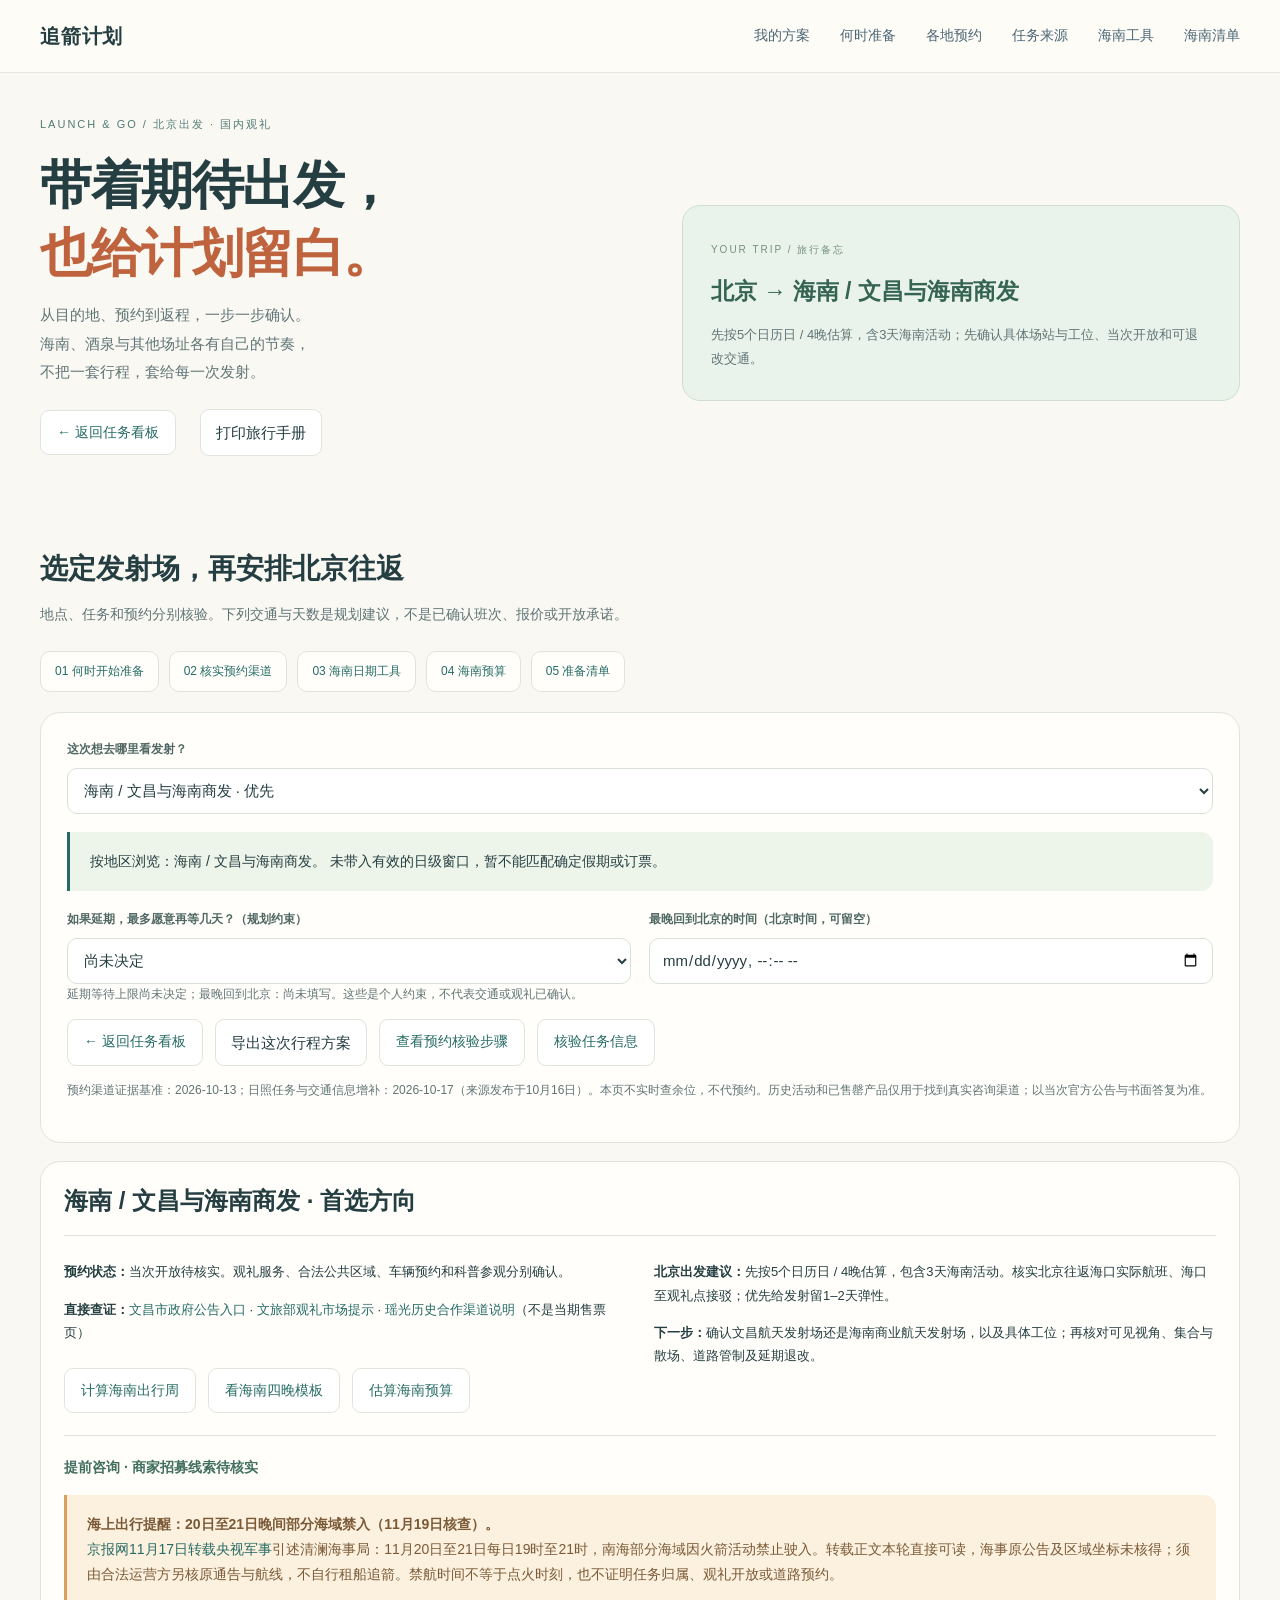
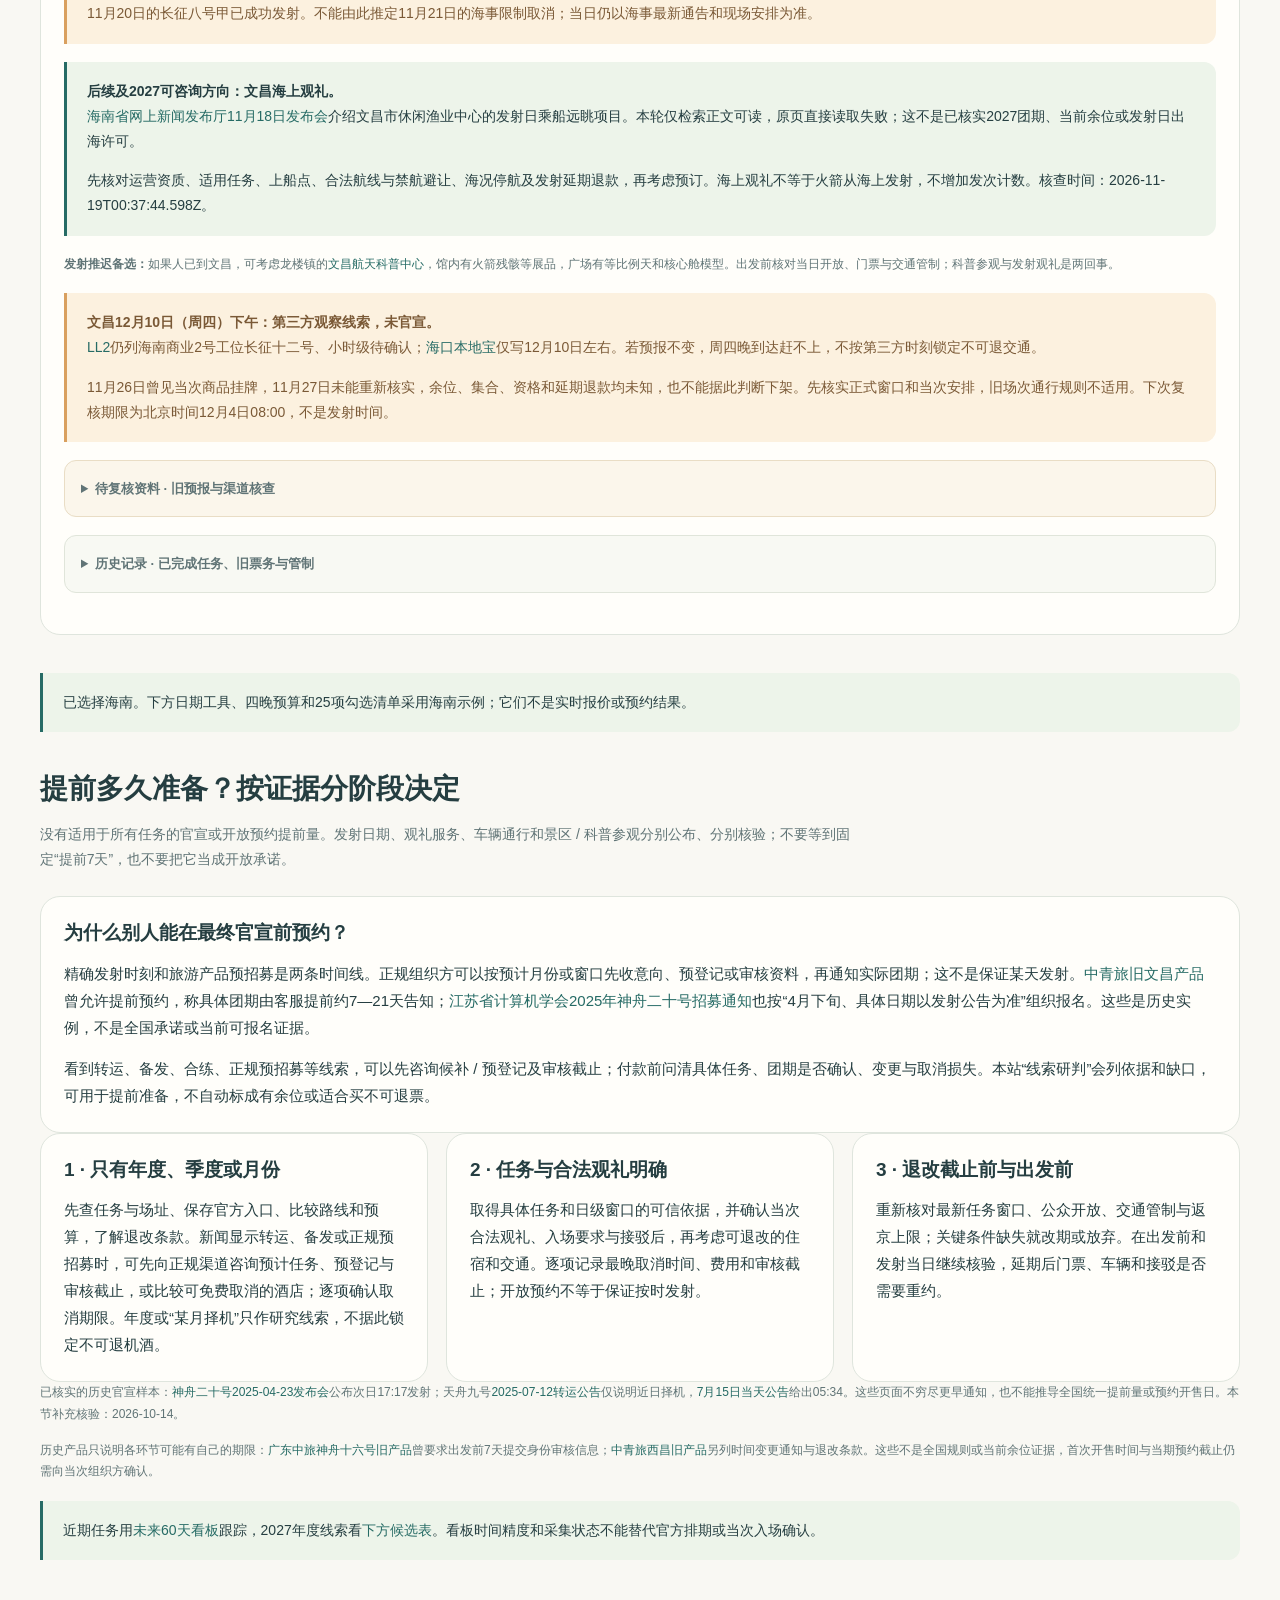
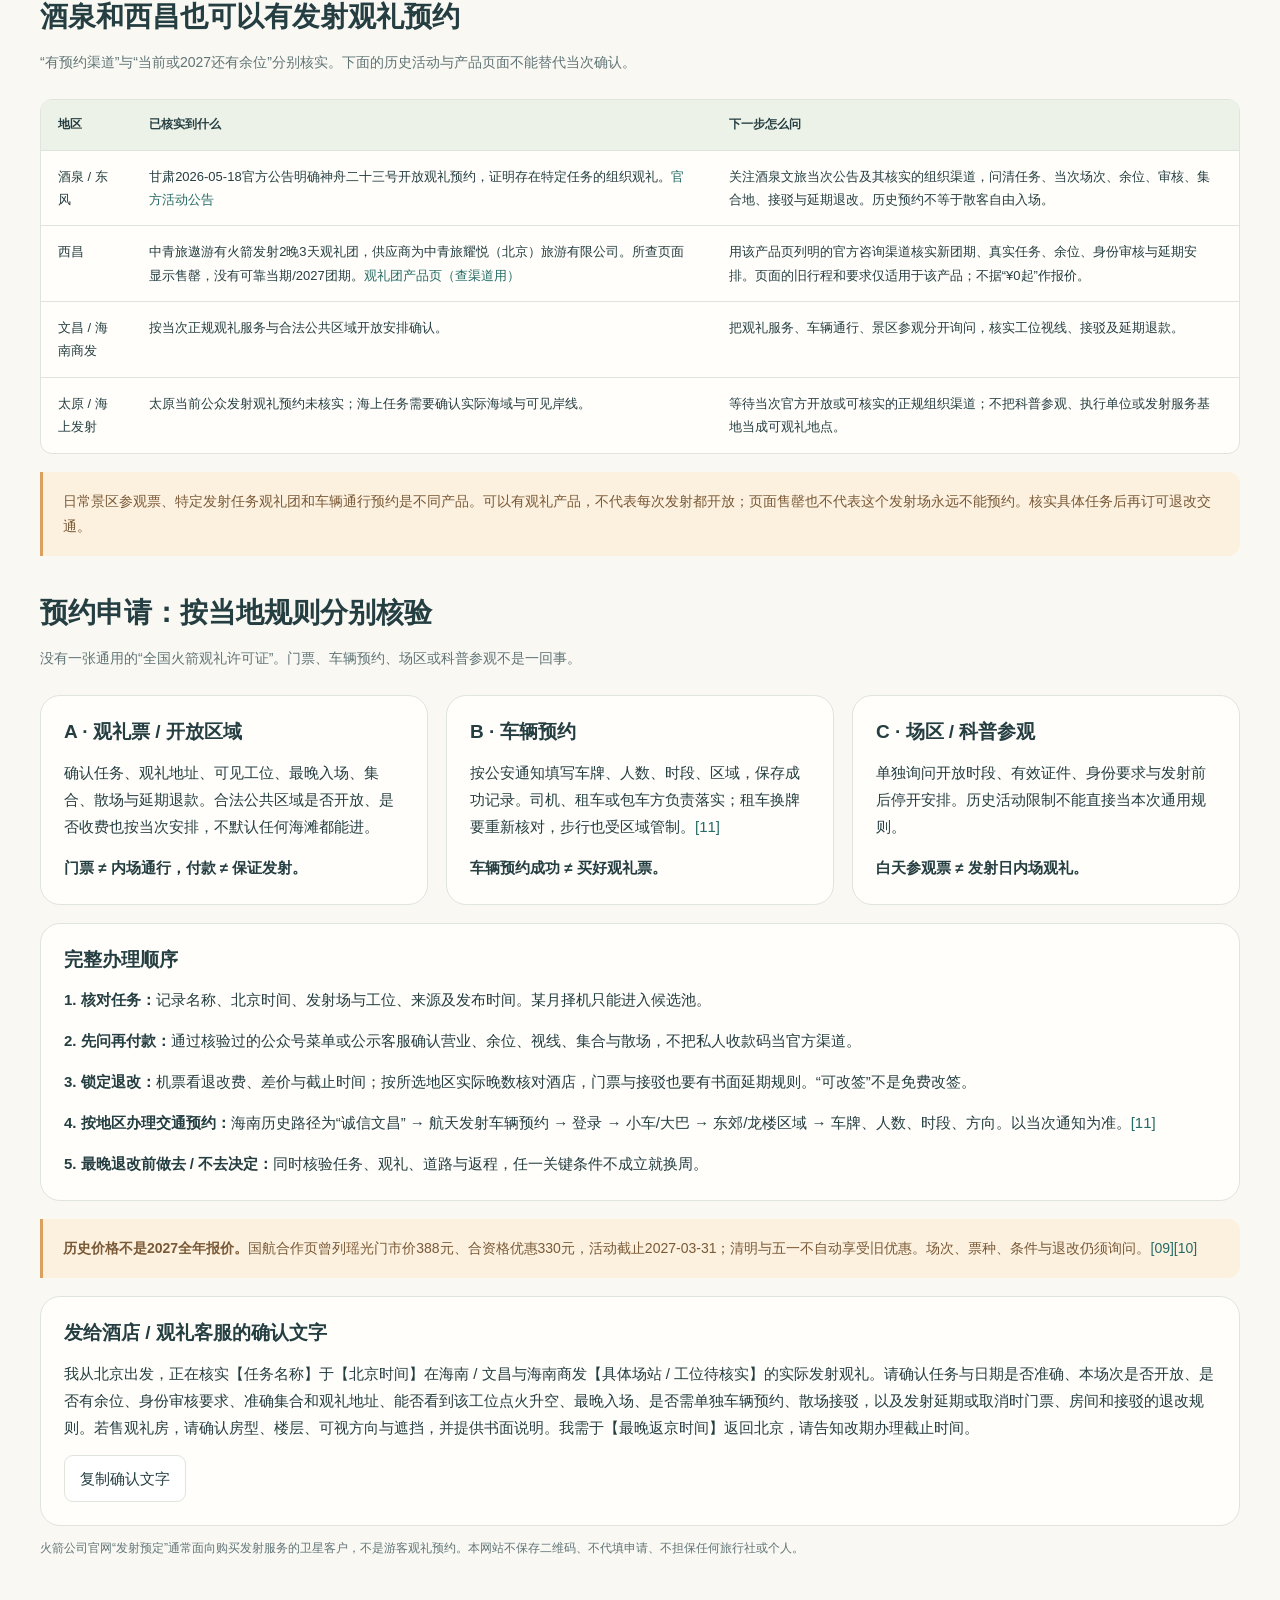
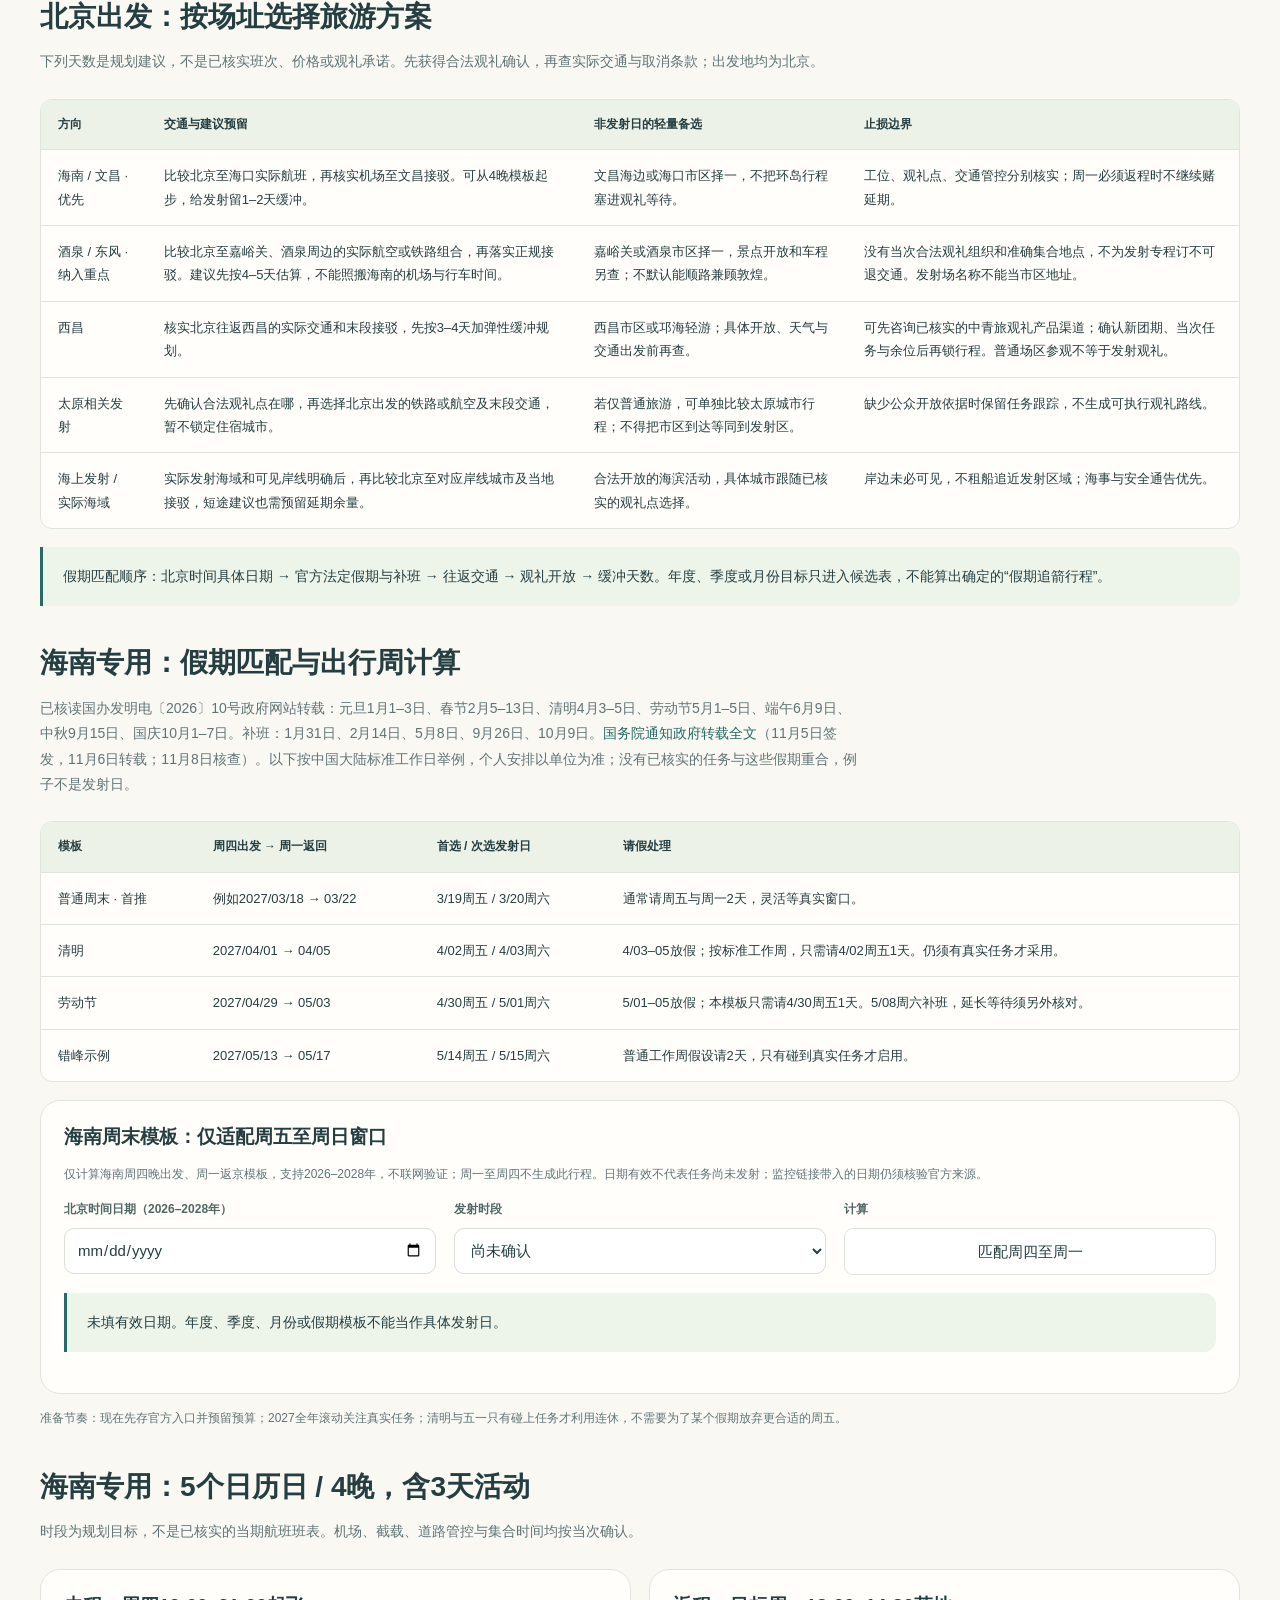
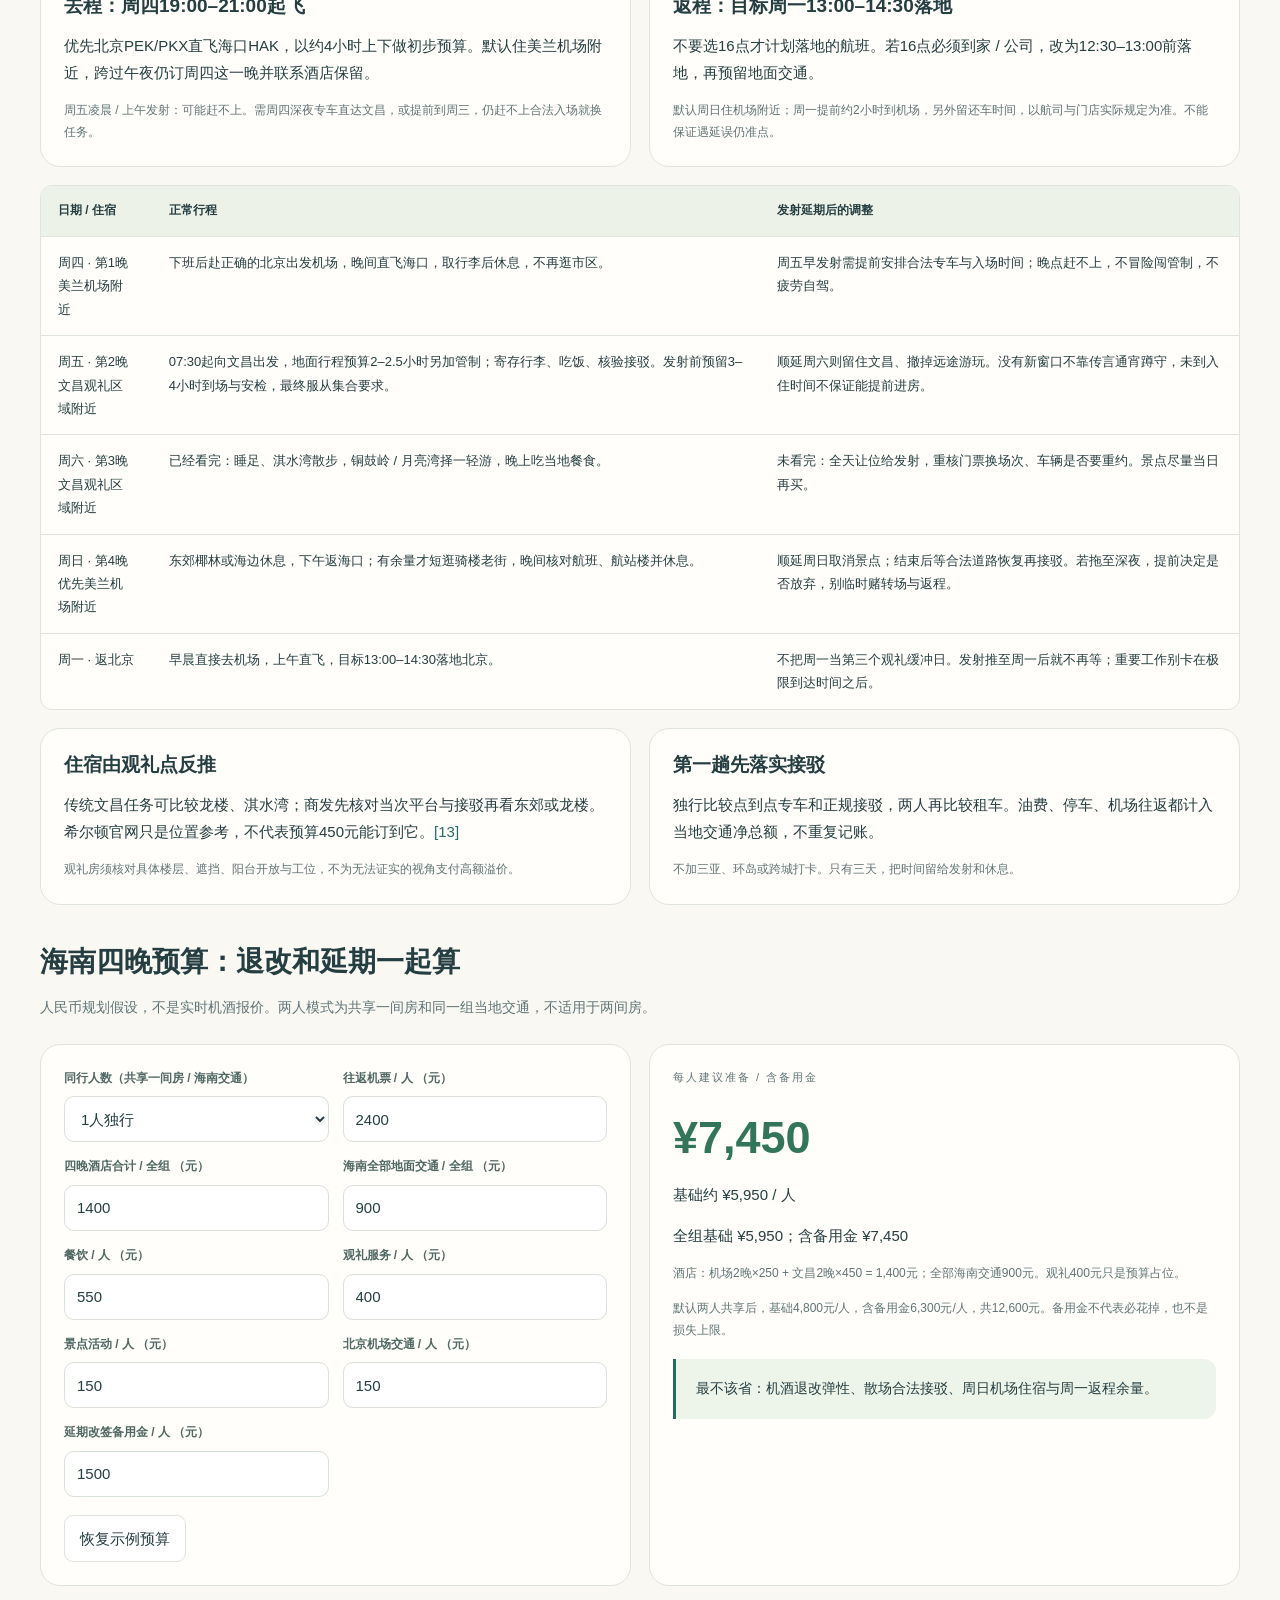
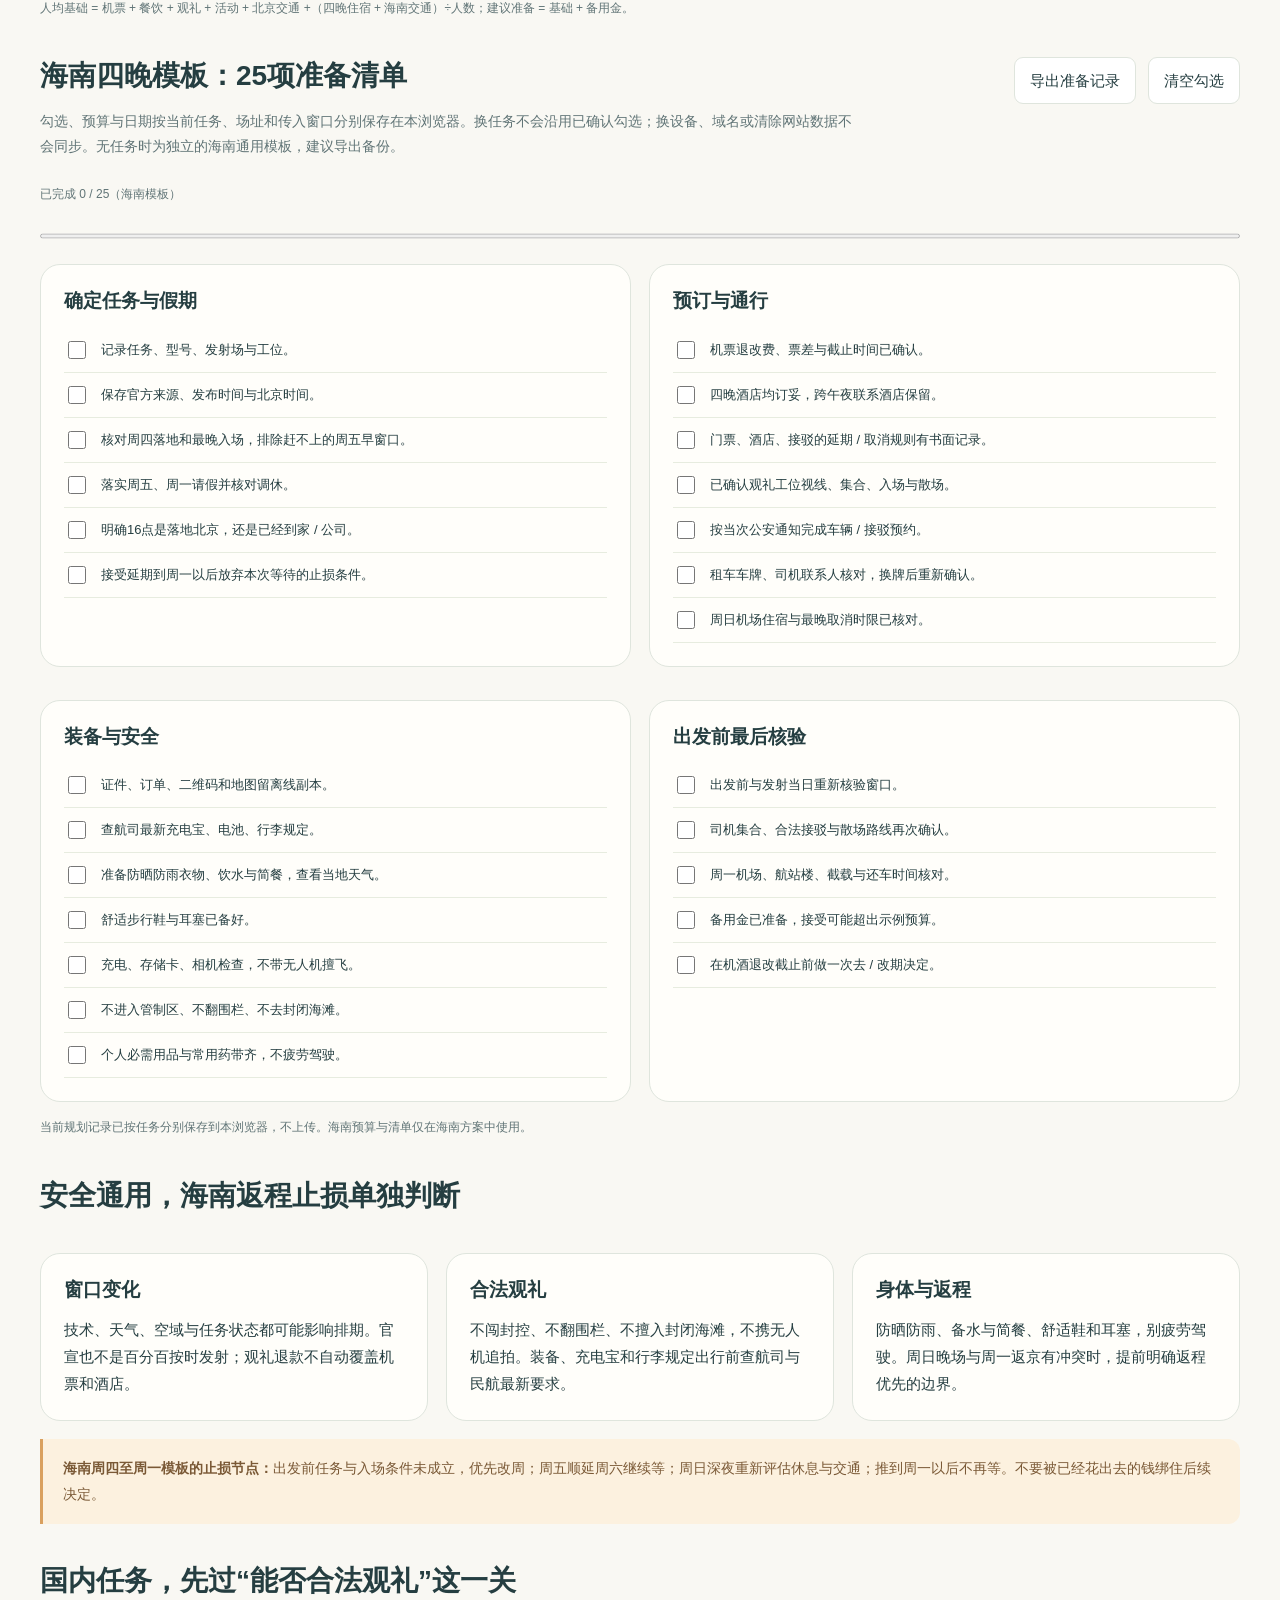
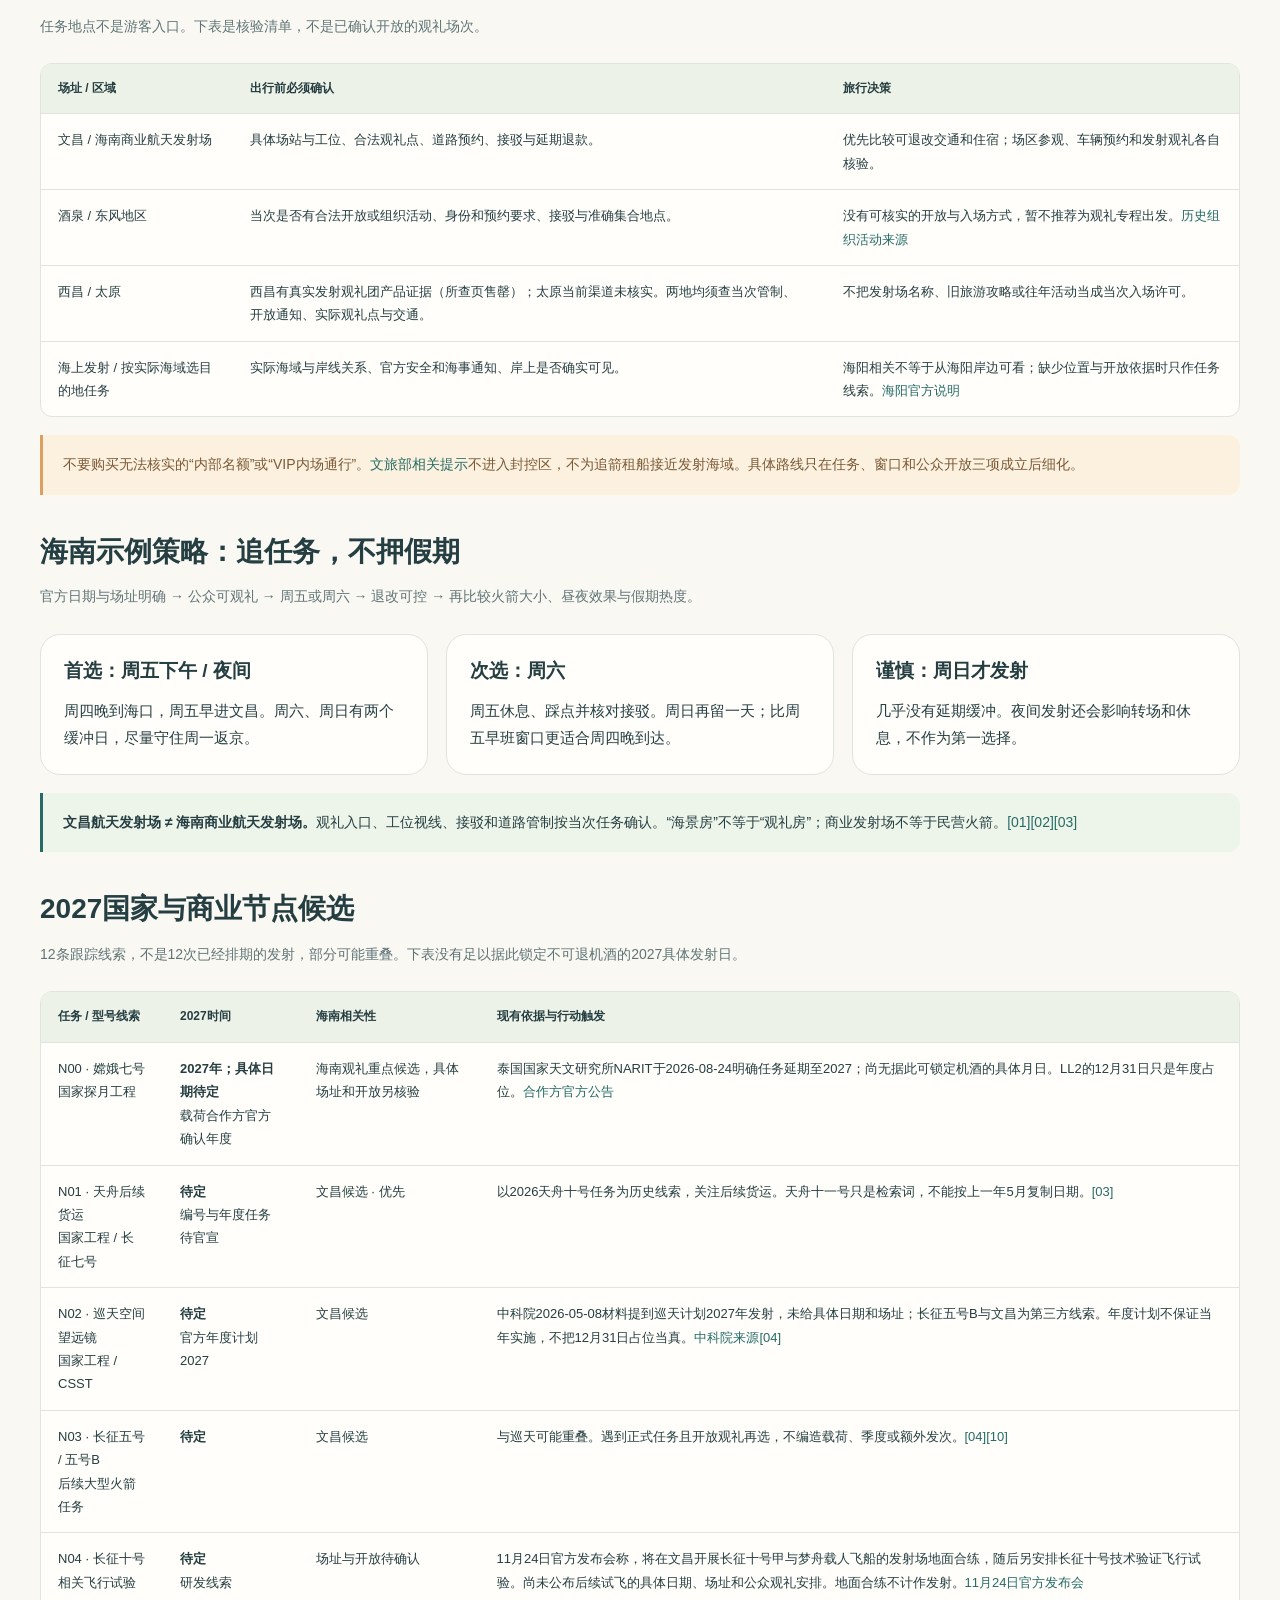
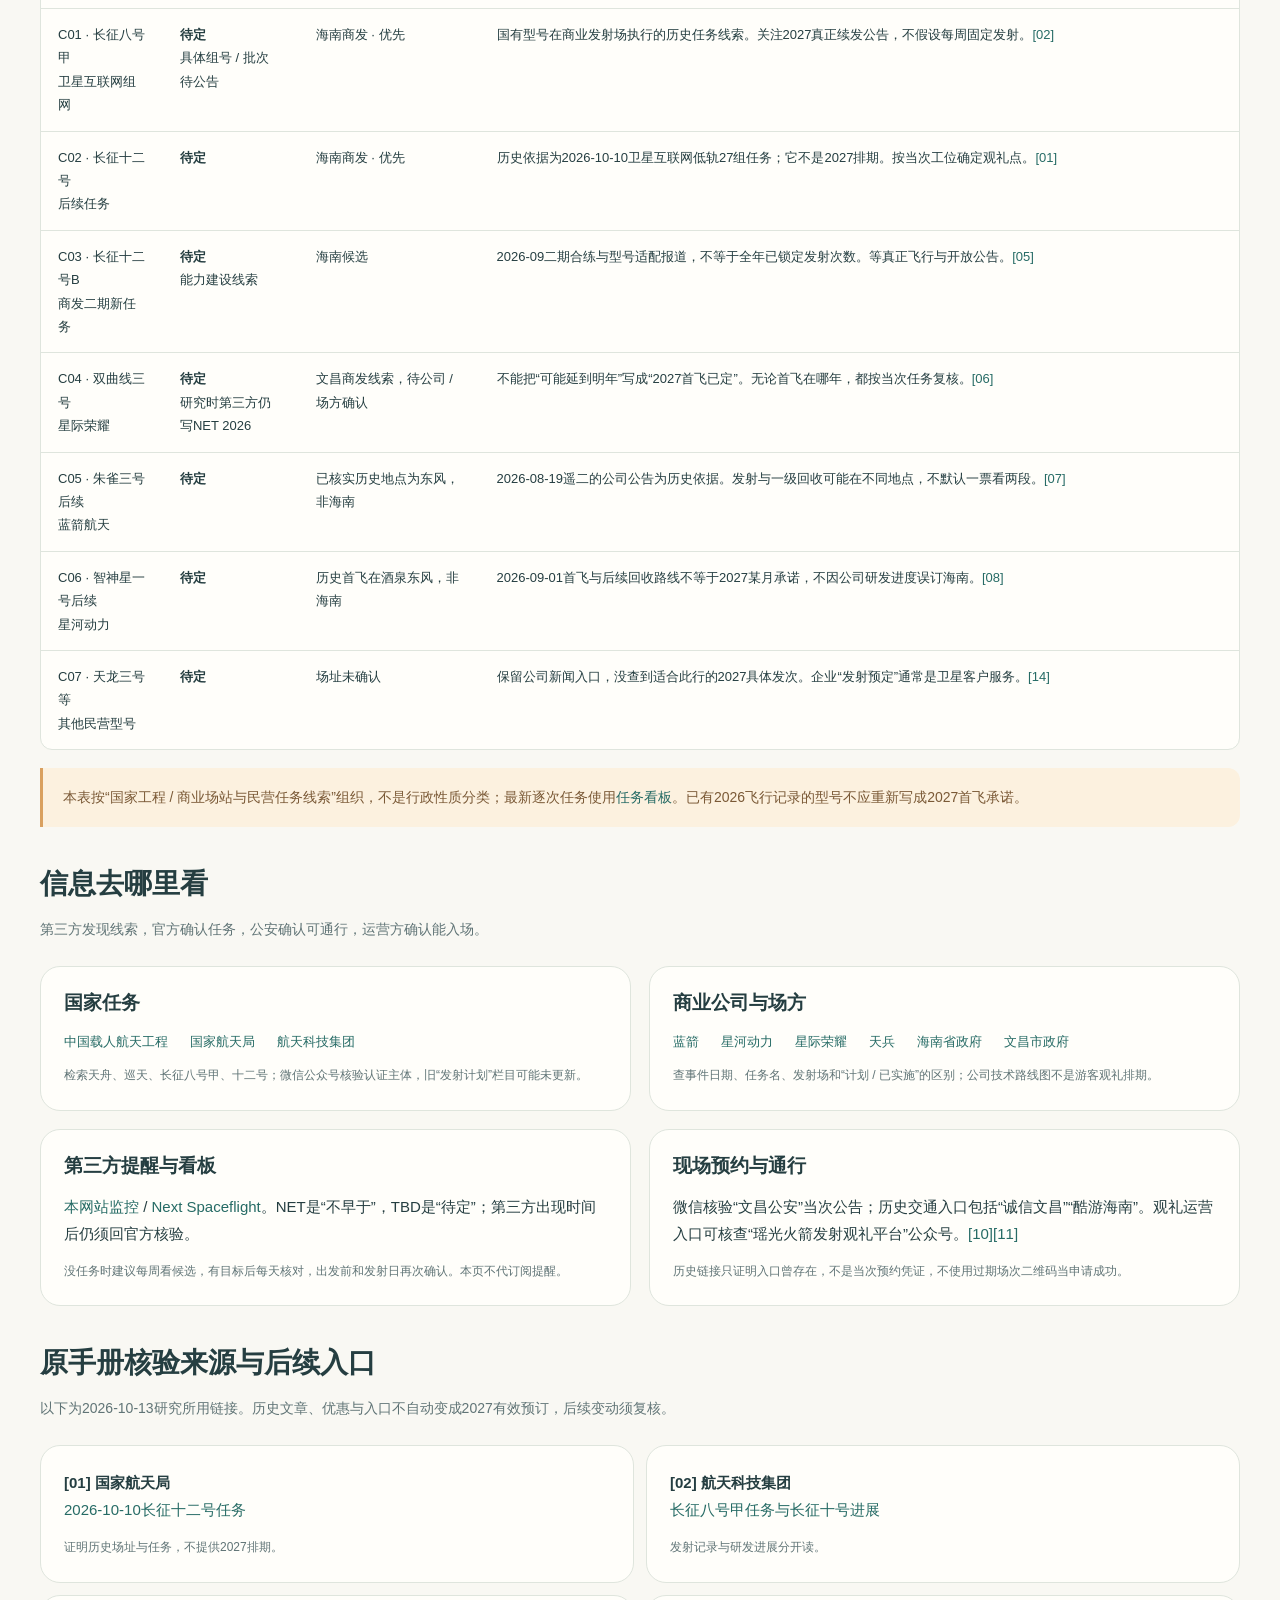
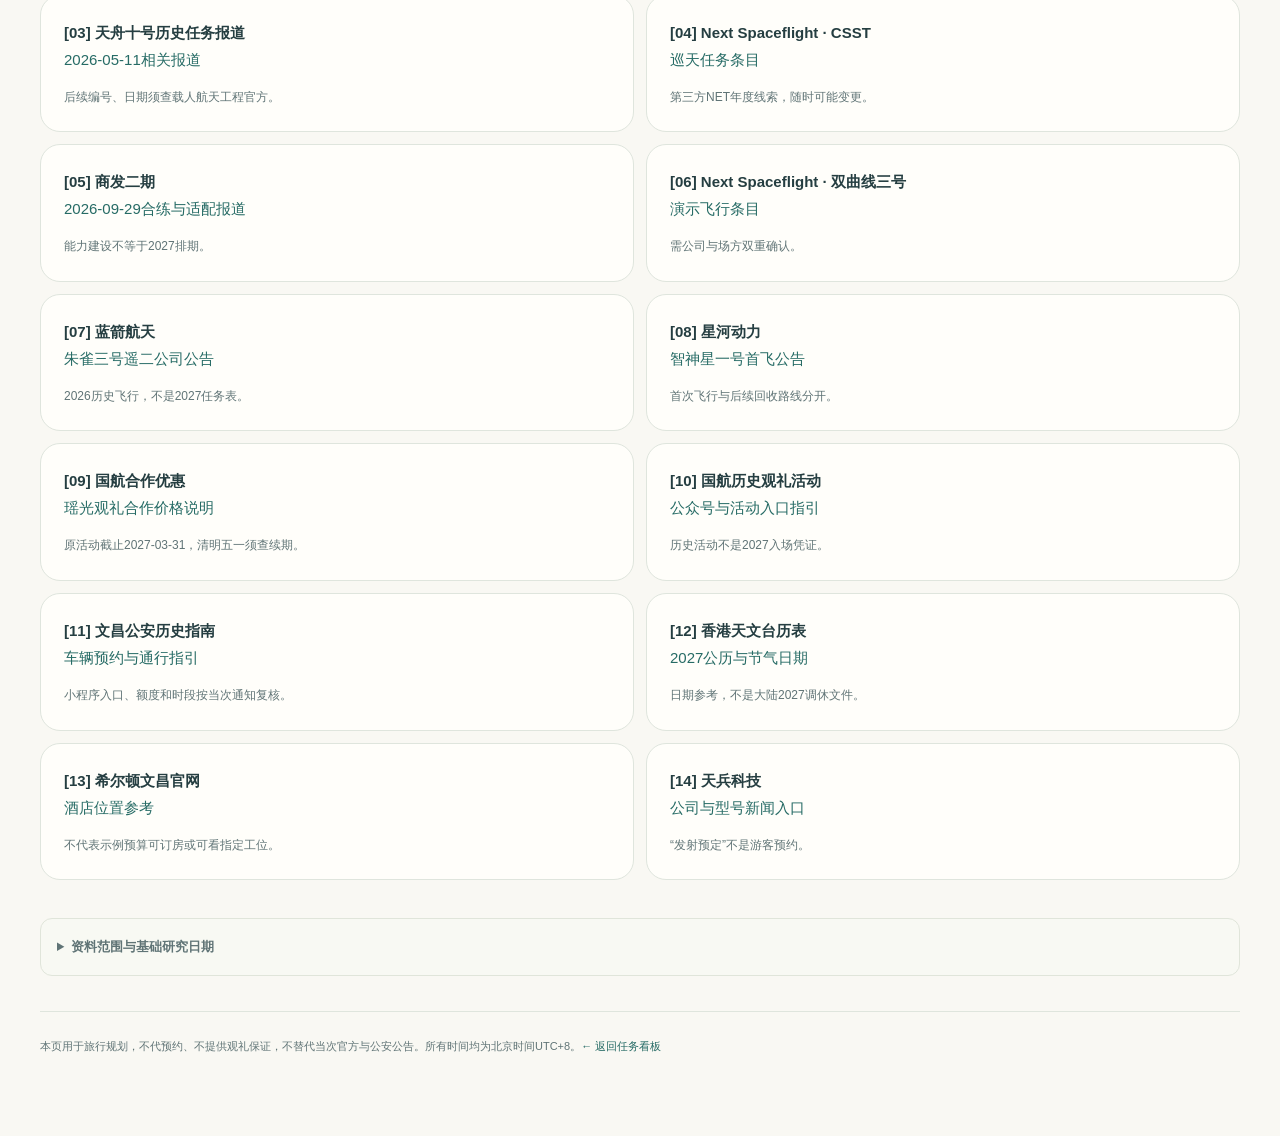
==== commit 815a4fc1: "docs: verify Taiyuan launch and refresh near-term viewing notes" ====
--- a/guide.html
+++ b/guide.html
@@ -19,7 +19,7 @@
 <div class="grid2"><div><p><b>预约状态：</b>当次开放待核实。观礼服务、合法公共区域、车辆预约和科普参观分别确认。</p><p><b>直接查证：</b><a href="https://wenchang.hainan.gov.cn/" target="_blank" rel="noopener noreferrer">文昌市政府公告入口</a> · <a href="https://www.mct.gov.cn/whzx/qgwhxxlb/hn_7734/202408/t20240826_954860.htm" target="_blank" rel="noopener noreferrer">文旅部观礼市场提示</a> · <a href="https://webresource.airchina.com.cn/zh-CN/content/c/2026-05-20/29273.shtml" target="_blank" rel="noopener noreferrer">瑶光历史合作渠道说明</a>（不是当期售票页）</p></div><div><p><b>北京出发建议：</b>先按5个日历日 / 4晚估算，包含3天海南活动。核实北京往返海口实际航班、海口至观礼点接驳；优先给发射留1–2天弹性。</p><p><b>下一步：</b>确认文昌航天发射场还是海南商业航天发射场，以及具体工位；再核对可见视角、集合与散场、道路管制及延期退改。</p></div></div>
 <div class="actions"><a class="button-link" href="#calendar">计算海南出行周</a><a class="button-link" href="#itinerary">看海南四晚模板</a><a class="button-link" href="#budget">估算海南预算</a></div>
 <div class="current-leads"><h4>提前咨询 · 商家招募线索待核实</h4><div class="note warn" id="hainan-nov20-maritime"><b>海上出行提醒：20日至21日晚间部分海域禁入（11月19日核查）。</b><p><a href="https://xinwen.bjd.com.cn/content/s6afbb3c6e4b0e42f8f0302a5.html" target="_blank" rel="noopener noreferrer">京报网11月17日转载央视军事</a>引述清澜海事局：11月20日至21日每日19时至21时，南海部分海域因火箭活动禁止驶入。转载正文本轮直接可读，海事原公告及区域坐标未核得；须由合法运营方另核原通告与航线，不自行租船追箭。禁航时间不等于点火时刻，也不证明任务归属、观礼开放或道路预约。</p><p>11月20日的长征八号甲已成功发射。不能由此推定11月21日的海事限制取消；当日仍以海事最新通告和现场安排为准。</p></div><div class="note" id="hainan-sea-viewing-lead"><b>后续及2027可咨询方向：文昌海上观礼。</b><p><a href="https://hnxwfbt.hinews.cn/xinwen/show-3425.html" target="_blank" rel="noopener noreferrer">海南省网上新闻发布厅11月18日发布会</a>介绍文昌市休闲渔业中心的发射日乘船远眺项目。本轮仅检索正文可读，原页直接读取失败；这不是已核实2027团期、当前余位或发射日出海许可。</p><p>先核对运营资质、适用任务、上船点、合法航线与禁航避让、海况停航及发射延期退款，再考虑预订。海上观礼不等于火箭从海上发射，不增加发次计数。核查时间：2026-11-19T00:37:44.598Z。</p></div></div>
-<div class="note warn" id="hainan-dec10-lead"><b>文昌12月10日（周四）下午：第三方观察线索，未官宣。</b><p><a href="https://ll.thespacedevs.com/2.3.0/launches/5ce59e3a-c343-430f-ae4e-e608ba536754/" target="_blank" rel="noopener noreferrer">LL2</a>仍列海南商业2号工位长征十二号、小时级待确认；<a href="https://m.haikou.bendibao.com/news/45860.shtm?src=amap" target="_blank" rel="noopener noreferrer">海口本地宝</a>仅写12月10日左右。若预报不变，周四晚到达赶不上，不按第三方时刻锁定不可退交通。</p><p>11月26日曾见当次商品挂牌，11月27日未能重新核实，余位、集合、资格和延期退款均未知，也不能据此判断下架。先核实正式窗口和当次安排，旧场次通行规则不适用。下次复核期限为北京时间12月4日08:00，不是发射时间。</p></div><details class="archive archive-caution"><summary>待复核资料 · 旧预报与渠道核查</summary><p class="archive-intro">以下保留原核查日期和限制，不是本轮新核验，不据此锁定不可退行程。最新任务请先看<a href="./?horizon=60#launch-monitor">近期发射列表</a>。</p><div class="note warn" id="hainan-nov20-lead"><b>第三方预报背景（原核查2026-10-31，复核已过期）：</b><p><a href="https://ll.thespacedevs.com/2.3.0/launches/a2975167-7c6f-4403-99e1-b40df17c8140/" target="_blank" rel="noopener noreferrer">LL2长征八号甲</a>列有11月20日（周五）晚间、海南商业1号工位；<a href="https://ll.thespacedevs.com/2.3.0/launches/5ce59e3a-c343-430f-ae4e-e608ba536754/" target="_blank" rel="noopener noreferrer">LL2长征十二号</a>新列11月24日（周二）下午、商业2号工位。均为小时级TBC预报，载荷组号待定，依据10月30日22:17 UTC成功快照；原始API未能独立抓取。未核实官方日级窗口或当次观礼开放，不能当作两场必定连续可看。</p><p>原复核期限11月2日08:00北京时间已过，旧筹备建议降级为待核线索，不自动续期。11月5日仅核对仓库11月4日23:39 UTC完整LL2快照仍列这两个目标，直接读取原始API失败，未取得新增官方窗口或当次预约证据。先咨询任务、工位视角、资格审核、准确集合、接驳和延期退款；不能沿用其他任务票务。20日仍只是第三方周五目标，24日为周二且晚于原周一返京上限，不能据此安排连续两场或默认延长行程。</p><p>11月21日复核：20日一场已完成，见历史记录。<a href="https://github.com/StupidYang/Rocket-Launch-Tourism-Planning/commit/0eefad68ed6e33ecc21c72440ecb654aed6ce7b7" target="_blank" rel="noopener noreferrer">11月20日LL2快照更新</a>将长征十二号的小时级目标从11月24日移至12月10日（周四）下午，正式日期及当次观礼未核实。不再把24日作为当前目标，也不要按10日买不可退票。</p></div></details><details class="archive history-archive"><summary>历史记录 · 已完成任务、旧票务与管制</summary><p class="archive-intro">只作来源留存，不能用于后续场次。展开查看当时公告、核查结果及适用范围。</p><div class="note" id="hainan-nov20-outcome"><b>已完成：长征八号甲 · 卫星互联网低轨30组。</b><p><a href="https://www3.xinhuanet.com/20261120/da600aa6b4e94c90a93b2dd59f9081f3/c.html" target="_blank" rel="noopener noreferrer">新华社11月20日报道及现场照片</a>确认，北京时间19:59在海南商业航天发射场成功发射，卫星顺利入轨。下面的11月20日车辆预约、道路管制、接驳、临时禁飞和观礼商品均为历史资料，不能用于后续任务。不能由发射完成推定其他管制解除。核查时间：2026-11-21T00:22:32.264Z。</p></div><div class="note warn" id="hainan-nov20-traffic"><b>仅适用2026年11月20日：车辆预约与交通管制（11月19日补核）。</b><p>北京时间14:00–22:00管制G360文临线6.2公里至清澜大桥红绿灯路口段、X183乌东线、东郊环岛旅游公路及转运路一期等。14:00–20:10，汽车经建华山圩椰林壹号路口向北往椰林壹号观景台，或经龙楼法庭路口进入龙楼圩，须预约；指定路段禁止路边停车。18:00–20:10部分路段另需专门通行证，19:30–20:10部分路段禁止所有车辆和行人通行，预约不豁免这些限制，详见<a href="https://www.hndnews.com/p/764938.html" target="_blank" rel="noopener noreferrer">文昌公安11月18日通告转载</a>。</p><p>按<a href="https://feng.ifeng.com/c/8yAG2LfVLAu" target="_blank" rel="noopener noreferrer">文昌发布完整转载</a>：微信“酷游海南”→服务→航天发射车辆预约，或“诚信文昌”→航天发射车辆预约，选车型、管控区域和时段；成功记录供现场核查。旅游大巴另走专用预约，须18:00前进入龙楼，且不得进入东郊环岛旅游公路。公告限量不等于当前余量，本轮未登录小程序核库存。</p><p>文昌动车站两条航天专线分别往椰林1号观景台、瑶光火箭发射观礼平台，公布全程票价9元；返程上车点同下车点，任务结束后10分钟起滚动发班，不承诺具体返程时刻。车辆通行、公交乘车与观礼席位分开确认，未核实门票余位或延期退款；管控时间不确认点火时间。</p><p>两篇转载本轮直接可读，未取得政府网站原页。仅限上述日期及公告范围，20日22:00后只作历史参考，不据截止时间推定已解封；如调整以公安和交通现场通知为准，后续任务必须另查新公告。核查：2026-11-19T07:54:28.033Z。</p></div><div class="note warn" id="hainan-nov20-no-fly"><b>文昌临时禁飞提醒（11月18日核查）。</b><p>据<a href="https://www.hndnews.com/p/764682.html" target="_blank" rel="noopener noreferrer">文昌政府通告转载的检索正文</a>，北京时间11月17日18:00至11月20日24:00，龙楼、东郊、文教全域禁止无人机、风筝、孔明灯等低慢小航空器和空飘物活动；市内其他区域禁止施放可能影响飞行安全的空飘物。去现场不要自行航拍或放飞。</p><p>政府原文与转载原页本轮未能直接取得；禁飞不确认20日发射，也不等于车辆预约或观礼开放。11月19日已补核20日车辆预约指南（见本节交通通告），不能沿用9日通告。核查时间：2026-11-18T00:54:27.041Z。</p></div><div class="note warn" id="hainan-nov20-booking"><b>11月20日海南观礼商品线索（2026-11-12核查，非官方窗口）。</b><p><a href="https://piao.qunar.com/daytrip/detail_3992462.html?productId=4052681949&amp;st=[base64]%3D%3D" target="_blank" rel="noopener noreferrer">去哪儿瑶光商品带参数版本</a>标题和正文写11月20日晚间约20时择机、长征八号、海南商业航天发射场，琼海出发、转APP下单。仅可据此提前咨询：未核实供应商履约身份、实时余位或官方发射窗口，不能把商家时刻当点火确认，也不能自动等同LL2长征八号甲的同一任务。</p><details><summary>资格、退改与仍须确认的事项</summary><p>页面列成人14–80岁、儿童5–13岁，携下单证件集合；使用日前一天19:00预订截止，不等于身份审核截止。含车辆、瑶光首道票和司机，不含上门接送及午餐；准确集合时间、地点、当次观礼位置与审核条件待书面确认。</p><p>通用退改：使用日前一天12:00前申请免手续费，其后至23:59扣50%，再后不可退。发射延期专项退款未明，不能理解为延期免费退。若最终使用日确为20日，通用免手续费节点在19日中午，早于预订截止；付款前以当次订单及书面条款重新核对。</p><p>页面发布时间未知；核查时间2026-11-12T00:47:43.970Z。裸链接仍显示11月9日旧版，存在版本冲突，不据任一缓存确认库存。11月14日08:00北京时间前复核，逾期未获新证据只作待核背景。先问任务、席位、审核、集合与延期退款，再考虑有明确取消截止的住宿；机票待窗口与席位核实后权衡退改损失。20日是周五只是商家目标，能否衔接周末仍待确认。</p><p>11月17日复核：带参数页面仍可读，但抓取版本标为4天前；裸链接本轮无可读正文。没有核实最新库存、适用场次或当次订单条款，旧复核期限不延长，以上继续作为待核咨询背景。</p></details></div><div class="note warn" id="hainan-nov9-traffic"><b>本场交通通告历史记录（原核查2026-11-08；2026-11-09归档）：</b><p>通告记载的06:30结束点已过，仅保留历史依据，不确认现场已恢复通行；以公安现场安排为准。后续任务须查新公告，旧预约不通用。</p><p>11月9日00:00–06:30北京时间，G360文临线6.2公里至清澜大桥红绿灯路口段、X183乌东线、东郊环岛旅游公路及转运路一期实施交通管制。00:00–04:30，未经预约汽车不能经建华山圩椰林1号路口向北往观景台方向，或经龙楼法庭路口进入龙楼圩。禁止路边停车；旅游大巴禁止进入东郊环岛旅游公路，危险品及核载5吨以上货车等按通告限制。以公安现场调整为准。</p><p>依据海南日报客户端报道的检索正文（11月6日22:41椰网转载；公安通告发布于11月6日），转载原页直接打开失败。报道提供扫码预约指引，但本轮未验证二维码入口、实时名额或截止时间。车辆预约不是观礼票，也不能据道路管控推算点火时刻。 <a href="https://www.hndnews.com/p/763869.html" target="_blank" rel="noopener noreferrer">海南日报客户端报道（椰网转载）</a>。本场旧路线、车辆预约及观礼票不能用于后续任务；重新确认新场次入口、预约与接驳。</p></div>
+<p class="source-note"><b>发射推迟备选：</b>如果人已到文昌，可考虑龙楼镇的<a href="https://www.mct.gov.cn/wlbphone/wlbydd/xxfb/qglb/hn_9781/202510/t20251013_962599.html" target="_blank" rel="noopener noreferrer">文昌航天科普中心</a>，馆内有火箭残骸等展品，广场有等比例天和核心舱模型。出发前核对当日开放、门票与交通管制；科普参观与发射观礼是两回事。</p><div class="note warn" id="hainan-dec10-lead"><b>文昌12月10日（周四）下午：第三方观察线索，未官宣。</b><p><a href="https://ll.thespacedevs.com/2.3.0/launches/5ce59e3a-c343-430f-ae4e-e608ba536754/" target="_blank" rel="noopener noreferrer">LL2</a>仍列海南商业2号工位长征十二号、小时级待确认；<a href="https://m.haikou.bendibao.com/news/45860.shtm?src=amap" target="_blank" rel="noopener noreferrer">海口本地宝</a>仅写12月10日左右。若预报不变，周四晚到达赶不上，不按第三方时刻锁定不可退交通。</p><p>11月26日曾见当次商品挂牌，11月27日未能重新核实，余位、集合、资格和延期退款均未知，也不能据此判断下架。先核实正式窗口和当次安排，旧场次通行规则不适用。下次复核期限为北京时间12月4日08:00，不是发射时间。</p></div><details class="archive archive-caution"><summary>待复核资料 · 旧预报与渠道核查</summary><p class="archive-intro">以下保留原核查日期和限制，不是本轮新核验，不据此锁定不可退行程。最新任务请先看<a href="./?horizon=60#launch-monitor">近期发射列表</a>。</p><div class="note warn" id="hainan-nov20-lead"><b>第三方预报背景（原核查2026-10-31，复核已过期）：</b><p><a href="https://ll.thespacedevs.com/2.3.0/launches/a2975167-7c6f-4403-99e1-b40df17c8140/" target="_blank" rel="noopener noreferrer">LL2长征八号甲</a>列有11月20日（周五）晚间、海南商业1号工位；<a href="https://ll.thespacedevs.com/2.3.0/launches/5ce59e3a-c343-430f-ae4e-e608ba536754/" target="_blank" rel="noopener noreferrer">LL2长征十二号</a>新列11月24日（周二）下午、商业2号工位。均为小时级TBC预报，载荷组号待定，依据10月30日22:17 UTC成功快照；原始API未能独立抓取。未核实官方日级窗口或当次观礼开放，不能当作两场必定连续可看。</p><p>原复核期限11月2日08:00北京时间已过，旧筹备建议降级为待核线索，不自动续期。11月5日仅核对仓库11月4日23:39 UTC完整LL2快照仍列这两个目标，直接读取原始API失败，未取得新增官方窗口或当次预约证据。先咨询任务、工位视角、资格审核、准确集合、接驳和延期退款；不能沿用其他任务票务。20日仍只是第三方周五目标，24日为周二且晚于原周一返京上限，不能据此安排连续两场或默认延长行程。</p><p>11月21日复核：20日一场已完成，见历史记录。<a href="https://github.com/StupidYang/Rocket-Launch-Tourism-Planning/commit/0eefad68ed6e33ecc21c72440ecb654aed6ce7b7" target="_blank" rel="noopener noreferrer">11月20日LL2快照更新</a>将长征十二号的小时级目标从11月24日移至12月10日（周四）下午，正式日期及当次观礼未核实。不再把24日作为当前目标，也不要按10日买不可退票。</p></div></details><details class="archive history-archive"><summary>历史记录 · 已完成任务、旧票务与管制</summary><p class="archive-intro">只作来源留存，不能用于后续场次。展开查看当时公告、核查结果及适用范围。</p><div class="note" id="hainan-nov20-outcome"><b>已完成：长征八号甲 · 卫星互联网低轨30组。</b><p><a href="https://www3.xinhuanet.com/20261120/da600aa6b4e94c90a93b2dd59f9081f3/c.html" target="_blank" rel="noopener noreferrer">新华社11月20日报道及现场照片</a>确认，北京时间19:59在海南商业航天发射场成功发射，卫星顺利入轨。下面的11月20日车辆预约、道路管制、接驳、临时禁飞和观礼商品均为历史资料，不能用于后续任务。不能由发射完成推定其他管制解除。核查时间：2026-11-21T00:22:32.264Z。</p></div><div class="note warn" id="hainan-nov20-traffic"><b>仅适用2026年11月20日：车辆预约与交通管制（11月19日补核）。</b><p>北京时间14:00–22:00管制G360文临线6.2公里至清澜大桥红绿灯路口段、X183乌东线、东郊环岛旅游公路及转运路一期等。14:00–20:10，汽车经建华山圩椰林壹号路口向北往椰林壹号观景台，或经龙楼法庭路口进入龙楼圩，须预约；指定路段禁止路边停车。18:00–20:10部分路段另需专门通行证，19:30–20:10部分路段禁止所有车辆和行人通行，预约不豁免这些限制，详见<a href="https://www.hndnews.com/p/764938.html" target="_blank" rel="noopener noreferrer">文昌公安11月18日通告转载</a>。</p><p>按<a href="https://feng.ifeng.com/c/8yAG2LfVLAu" target="_blank" rel="noopener noreferrer">文昌发布完整转载</a>：微信“酷游海南”→服务→航天发射车辆预约，或“诚信文昌”→航天发射车辆预约，选车型、管控区域和时段；成功记录供现场核查。旅游大巴另走专用预约，须18:00前进入龙楼，且不得进入东郊环岛旅游公路。公告限量不等于当前余量，本轮未登录小程序核库存。</p><p>文昌动车站两条航天专线分别往椰林1号观景台、瑶光火箭发射观礼平台，公布全程票价9元；返程上车点同下车点，任务结束后10分钟起滚动发班，不承诺具体返程时刻。车辆通行、公交乘车与观礼席位分开确认，未核实门票余位或延期退款；管控时间不确认点火时间。</p><p>两篇转载本轮直接可读，未取得政府网站原页。仅限上述日期及公告范围，20日22:00后只作历史参考，不据截止时间推定已解封；如调整以公安和交通现场通知为准，后续任务必须另查新公告。核查：2026-11-19T07:54:28.033Z。</p></div><div class="note warn" id="hainan-nov20-no-fly"><b>文昌临时禁飞提醒（11月18日核查）。</b><p>据<a href="https://www.hndnews.com/p/764682.html" target="_blank" rel="noopener noreferrer">文昌政府通告转载的检索正文</a>，北京时间11月17日18:00至11月20日24:00，龙楼、东郊、文教全域禁止无人机、风筝、孔明灯等低慢小航空器和空飘物活动；市内其他区域禁止施放可能影响飞行安全的空飘物。去现场不要自行航拍或放飞。</p><p>政府原文与转载原页本轮未能直接取得；禁飞不确认20日发射，也不等于车辆预约或观礼开放。11月19日已补核20日车辆预约指南（见本节交通通告），不能沿用9日通告。核查时间：2026-11-18T00:54:27.041Z。</p></div><div class="note warn" id="hainan-nov20-booking"><b>11月20日海南观礼商品线索（2026-11-12核查，非官方窗口）。</b><p><a href="https://piao.qunar.com/daytrip/detail_3992462.html?productId=4052681949&amp;st=[base64]%3D%3D" target="_blank" rel="noopener noreferrer">去哪儿瑶光商品带参数版本</a>标题和正文写11月20日晚间约20时择机、长征八号、海南商业航天发射场，琼海出发、转APP下单。仅可据此提前咨询：未核实供应商履约身份、实时余位或官方发射窗口，不能把商家时刻当点火确认，也不能自动等同LL2长征八号甲的同一任务。</p><details><summary>资格、退改与仍须确认的事项</summary><p>页面列成人14–80岁、儿童5–13岁，携下单证件集合；使用日前一天19:00预订截止，不等于身份审核截止。含车辆、瑶光首道票和司机，不含上门接送及午餐；准确集合时间、地点、当次观礼位置与审核条件待书面确认。</p><p>通用退改：使用日前一天12:00前申请免手续费，其后至23:59扣50%，再后不可退。发射延期专项退款未明，不能理解为延期免费退。若最终使用日确为20日，通用免手续费节点在19日中午，早于预订截止；付款前以当次订单及书面条款重新核对。</p><p>页面发布时间未知；核查时间2026-11-12T00:47:43.970Z。裸链接仍显示11月9日旧版，存在版本冲突，不据任一缓存确认库存。11月14日08:00北京时间前复核，逾期未获新证据只作待核背景。先问任务、席位、审核、集合与延期退款，再考虑有明确取消截止的住宿；机票待窗口与席位核实后权衡退改损失。20日是周五只是商家目标，能否衔接周末仍待确认。</p><p>11月17日复核：带参数页面仍可读，但抓取版本标为4天前；裸链接本轮无可读正文。没有核实最新库存、适用场次或当次订单条款，旧复核期限不延长，以上继续作为待核咨询背景。</p></details></div><div class="note warn" id="hainan-nov9-traffic"><b>本场交通通告历史记录（原核查2026-11-08；2026-11-09归档）：</b><p>通告记载的06:30结束点已过，仅保留历史依据，不确认现场已恢复通行；以公安现场安排为准。后续任务须查新公告，旧预约不通用。</p><p>11月9日00:00–06:30北京时间，G360文临线6.2公里至清澜大桥红绿灯路口段、X183乌东线、东郊环岛旅游公路及转运路一期实施交通管制。00:00–04:30，未经预约汽车不能经建华山圩椰林1号路口向北往观景台方向，或经龙楼法庭路口进入龙楼圩。禁止路边停车；旅游大巴禁止进入东郊环岛旅游公路，危险品及核载5吨以上货车等按通告限制。以公安现场调整为准。</p><p>依据海南日报客户端报道的检索正文（11月6日22:41椰网转载；公安通告发布于11月6日），转载原页直接打开失败。报道提供扫码预约指引，但本轮未验证二维码入口、实时名额或截止时间。车辆预约不是观礼票，也不能据道路管控推算点火时刻。 <a href="https://www.hndnews.com/p/763869.html" target="_blank" rel="noopener noreferrer">海南日报客户端报道（椰网转载）</a>。本场旧路线、车辆预约及观礼票不能用于后续任务；重新确认新场次入口、预约与接驳。</p></div>
 <div class="note warn" id="hainan-nov6-airspace"><p><b>本场空域通告历史记录（原核查2026-11-07；2026-11-09归档）：</b>通告记载的11月9日07:00结束点已过；不据此确认现场解封或获得飞行许可，也不适用于后续任务。文昌11月5日通告将原11月6日08:00到期的禁飞时段延长至11月9日07:00（北京时间），10月30日通告其他事项不变。该历史通告将龙楼、东郊、文教三镇全域列为核心禁飞区，其他区域禁止可能影响飞行安全的空飘物；不要为拍摄自行放飞。此为空域限制，不证明点火窗口、观礼席位或车辆通行预约，也不能凭截止时间默认获得飞行许可。</p><p><a href="https://www.hndnews.com/p/763778.html" target="_blank" rel="noopener noreferrer">椰网转载文昌市政府延期通告</a>：依据椰网（国际旅游岛商报网）可检索的政府通告转载正文，署名文昌市人民政府、落款11月5日，转载标注来源文昌市人民政府网及11月6日09:10；直接打开转载页失败，尚未独立核读政府原页。<a href="https://www.thepaper.cn/newsDetail_forward_34370965" target="_blank" rel="noopener noreferrer">10月30日原通告报道</a>所列时段为11月3日07:00至6日08:00，现按延期通知记录，不能沿用旧截止时间判断限制已经解除。后续出行重新核对是否有调整或新通告，禁飞、道路通行与观礼预约分别确认。</p></div>
 <div class="note" id="hainan-nov6-date-conflict"><b>已完成：长征十二号 · 卫星互联网低轨29组（2026-11-09核查）。</b><p><a href="https://www3.xinhuanet.com/20261109/c59381337ab24106a800be4d3baac43f/c.html" target="_blank" rel="noopener noreferrer">新华社11月9日报道</a>确认，北京时间11月9日04:24在海南商业航天发射场成功发射。<a href="https://ll.thespacedevs.com/2.3.0/launches/a2423132-f965-423f-8b03-6891b775dc54/?format=api" target="_blank" rel="noopener noreferrer">LL2同一稳定任务ID</a>已更新为该载荷、成功状态及实际时刻，旧11月6日和9日预测不再作为待发观礼线索。</p><p>新华社与<a href="https://finance.people.com.cn/n1/2026/1109/c1004-40830129.html" target="_blank" rel="noopener noreferrer">人民网转载</a>的检索正文可读，原页直接读取不可用；两者为同一稿源，不算独立多源确认。LL2原始记录直接可读。本场票务、交通和空域资料仅保留历史，不适用于后续任务。<a href="./?horizon=60">返回未来60天任务</a>，不要沿用本场票或时间规划下一场。</p></div>
 <div class="note" id="hainan-nov6-lead"><b>本场票务已转历史，不再作为可报名场次（2026-11-09归档）：</b><p>11月8日核读的<a href="https://piao.qunar.com/daytrip/detail_3992462.html" target="_blank" rel="noopener noreferrer">去哪儿瑶光商品</a>写11月9日、琼海出发及早晨约06点，实际官方结果为04:24。旧时刻不可继续用于集合或行程；当时实时余位和发射延期专项退款未确认。</p><p>原页面通用条款为使用日前一天19:00截止预订、前一天12:00前取消免手续费，之后至23:59收50%，再后不可退；对应本场的11月8日期限均已过。这里只保存历史核读内容，不判断具体订单权益；实际退改以订单与组织方书面答复为准。后续场次需重新确认日期、观礼地点、接驳、余位和退款，不能沿用本场条款。</p></div>
